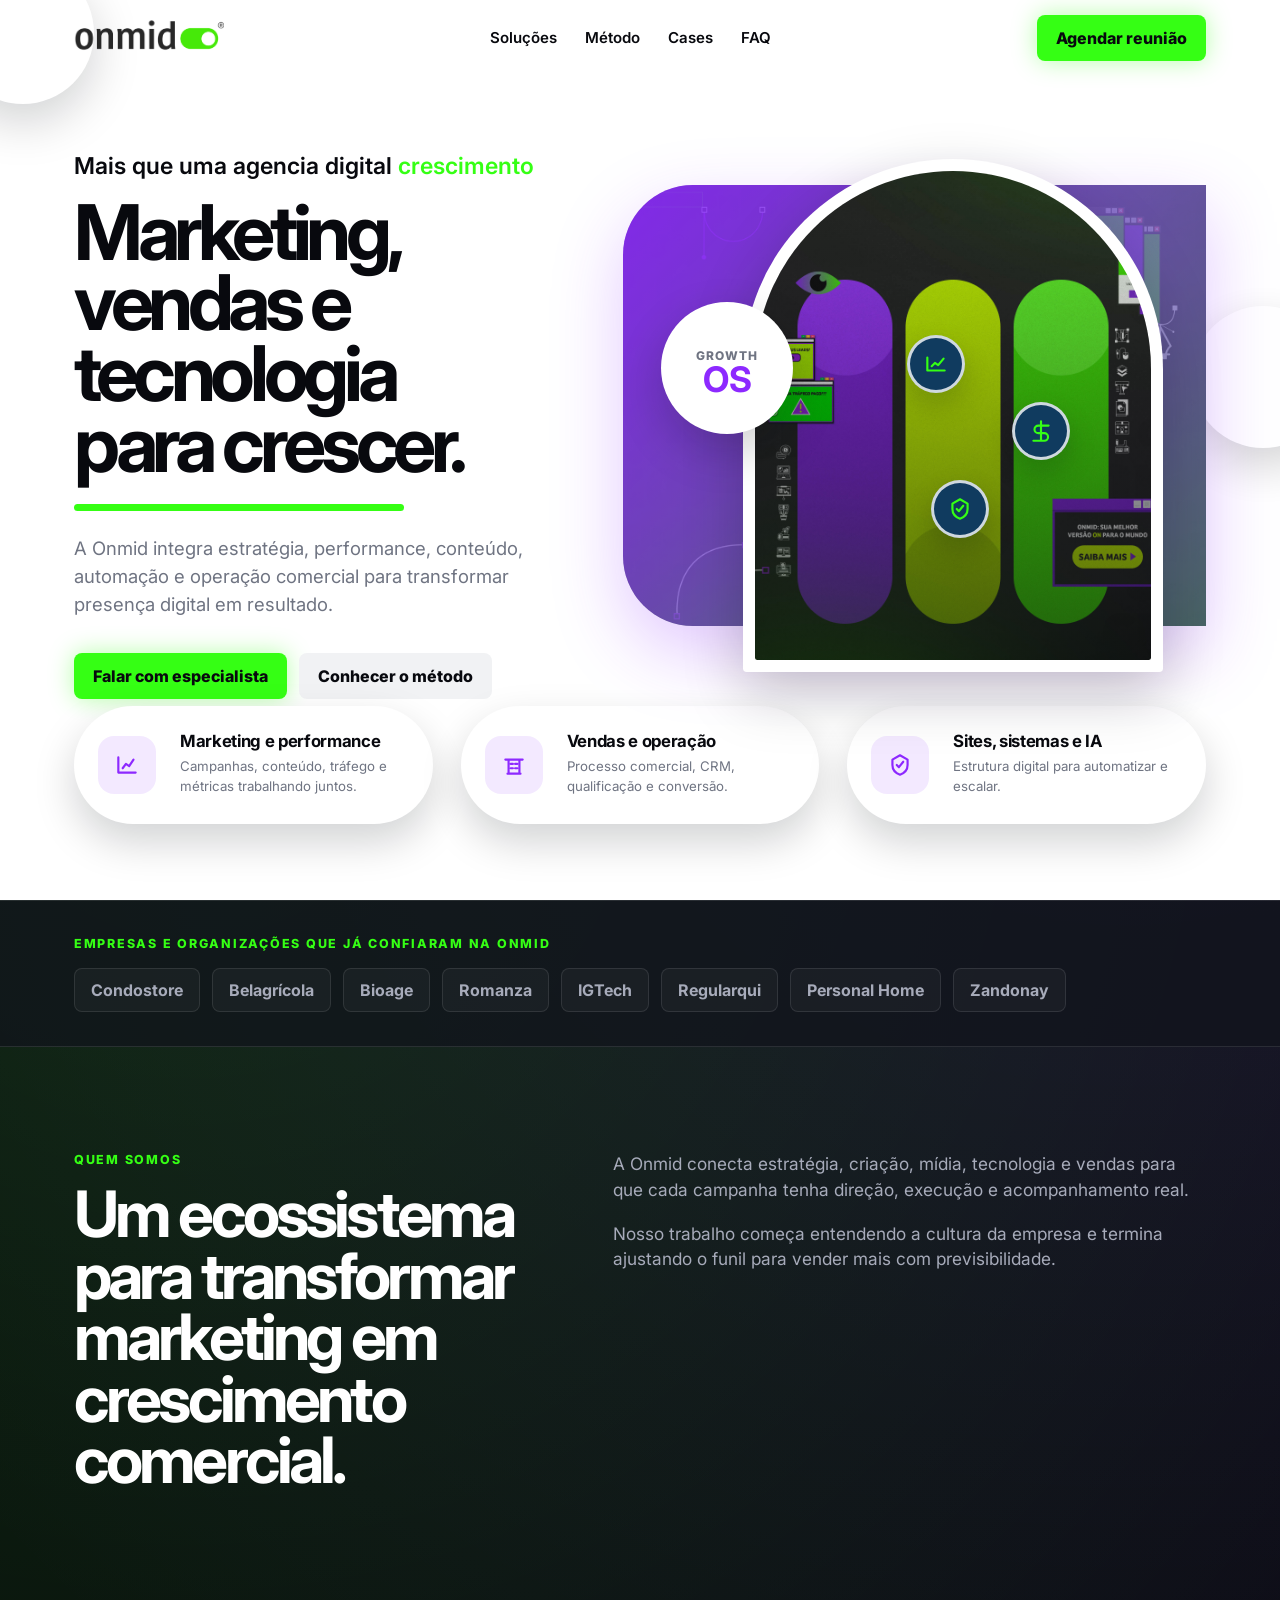
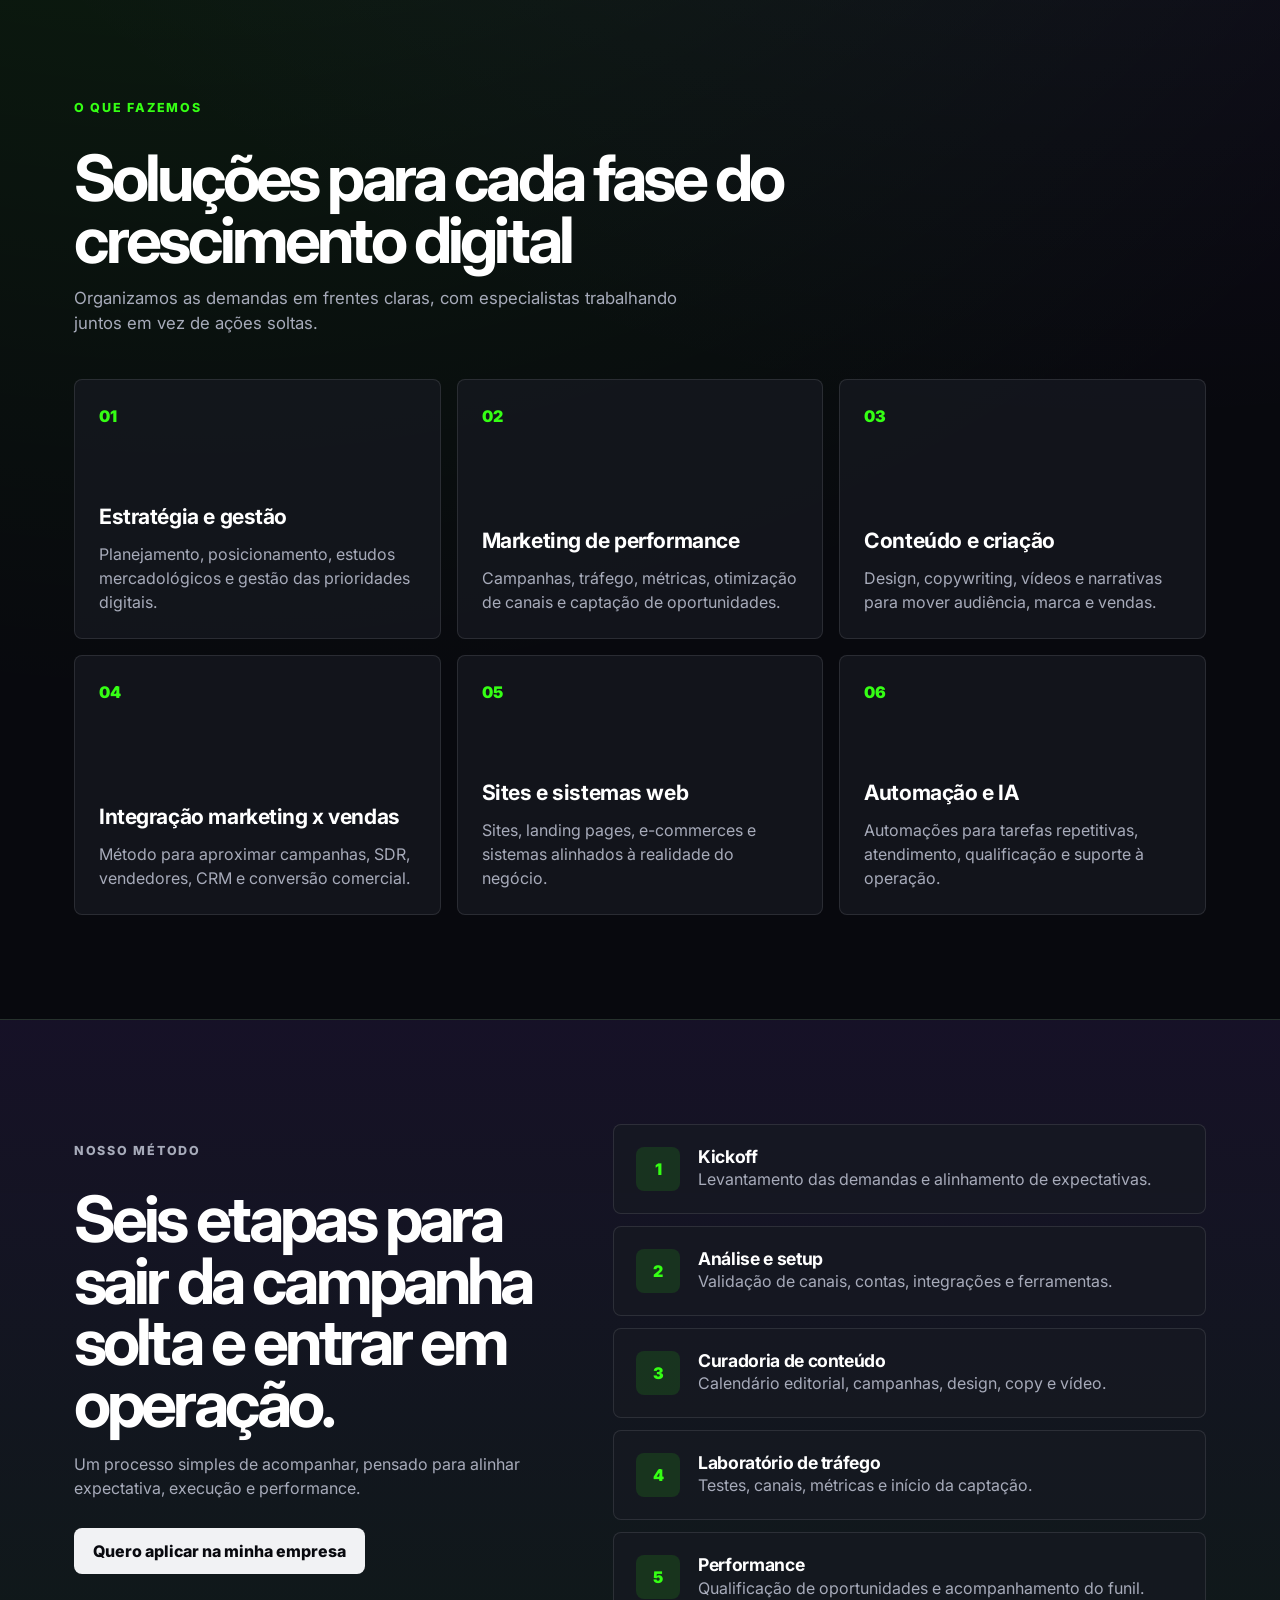
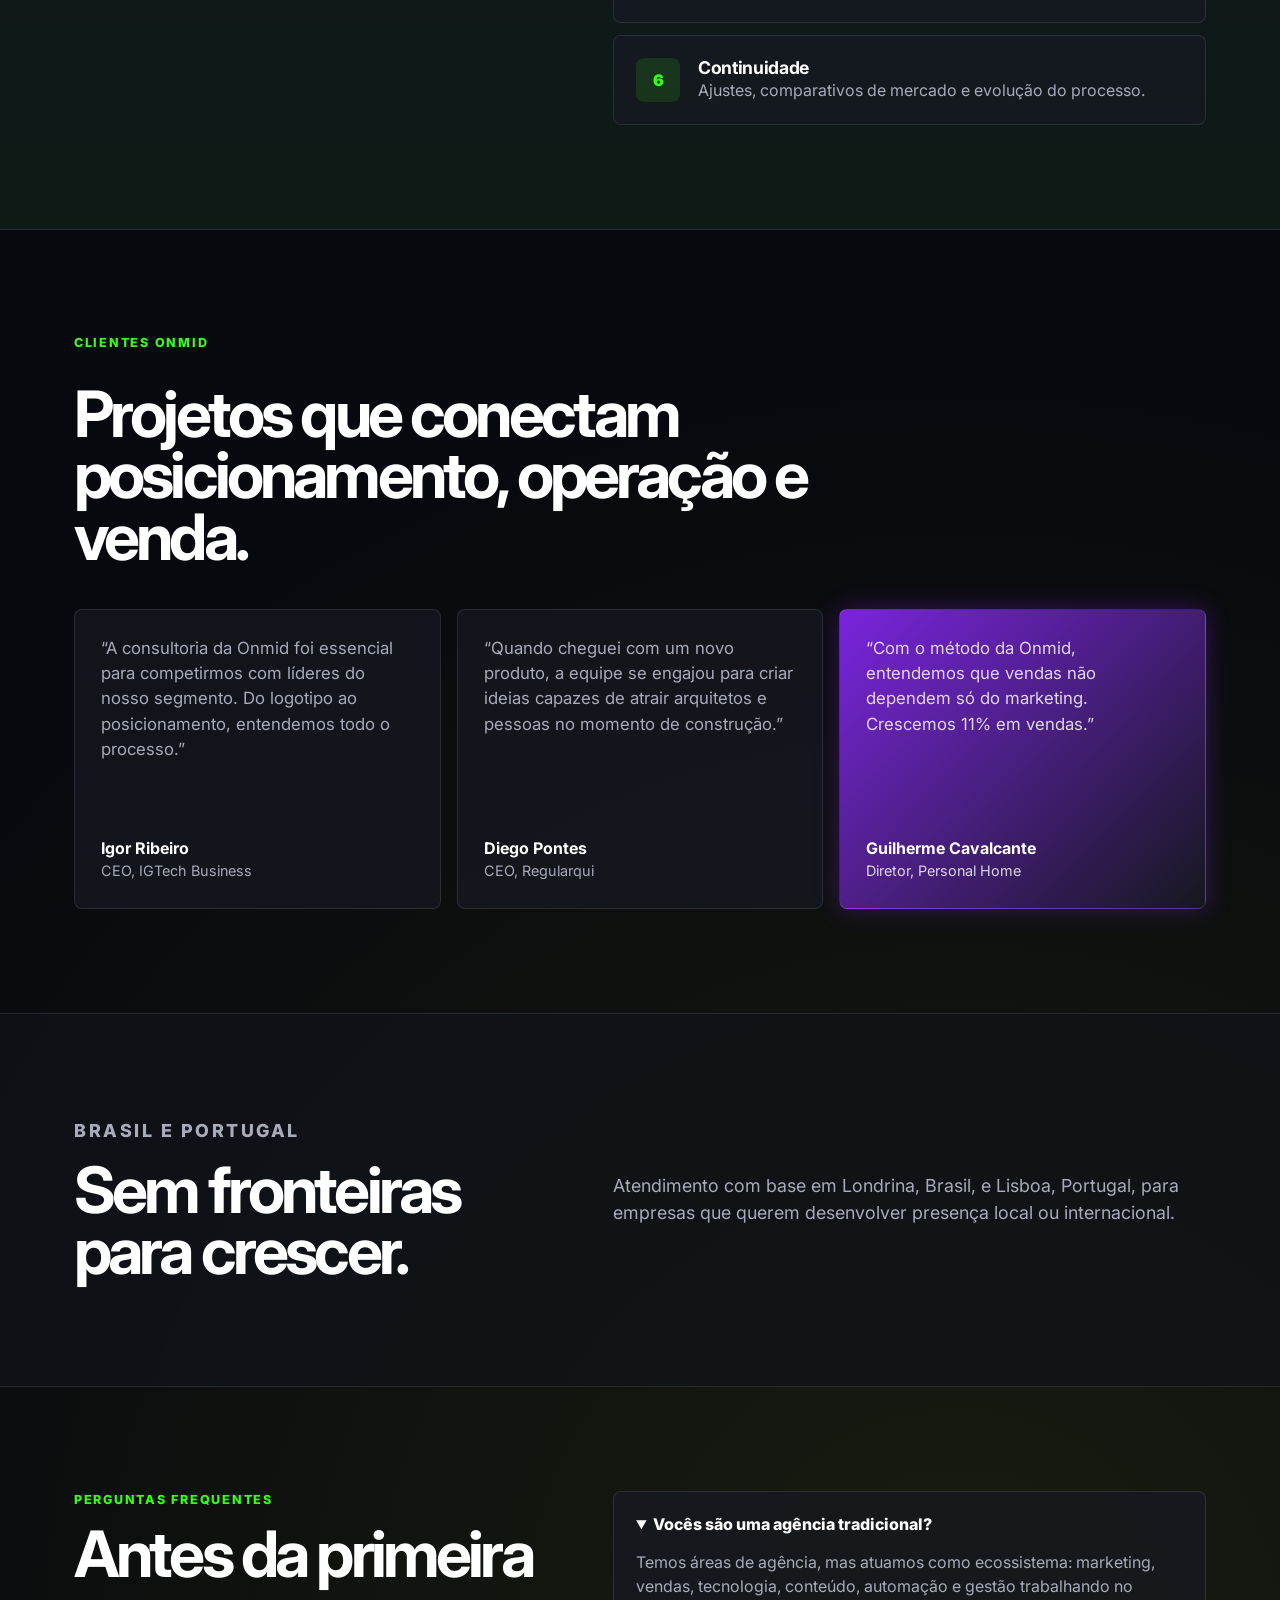
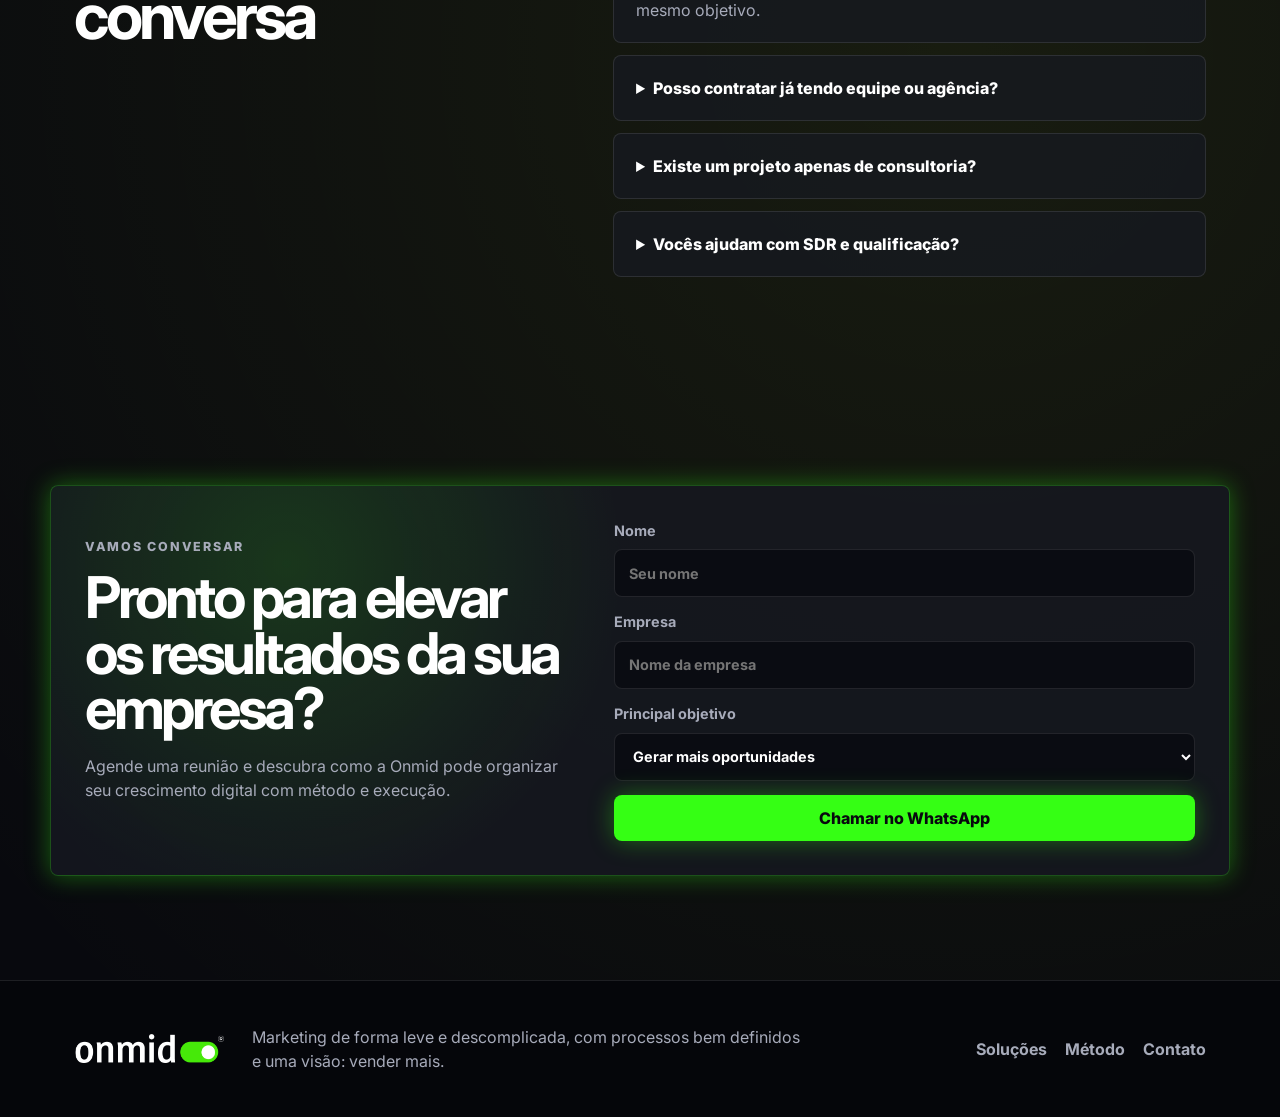
==== index.html @ 832ed853 "Reorganiza site na raiz e atualiza hero" ====
<!doctype html>
<html lang="pt-BR">
  <head>
    <meta charset="utf-8">
    <meta name="viewport" content="width=device-width, initial-scale=1">
    <title>Onmid | Marketing, Vendas e Tecnologia</title>
    <meta name="description" content="A Onmid integra marketing, vendas e tecnologia para empresas que querem crescer com método, conteúdo, tráfego, automação e sistemas web.">
    <link rel="preconnect" href="https://fonts.googleapis.com">
    <link rel="preconnect" href="https://fonts.gstatic.com" crossorigin>
    <link href="https://fonts.googleapis.com/css2?family=Inter:wght@400;500;600;700;800&display=swap" rel="stylesheet">
    <link rel="stylesheet" href="styles.css">
  </head>
  <body>
    <header class="site-header" id="siteHeader">
      <div class="container header-inner">
        <a class="brand" href="#home" aria-label="Onmid">
          <img class="brand-logo brand-logo-light" src="assets/logo-onmid-white.png" alt="Onmid">
          <img class="brand-logo brand-logo-dark" src="assets/logo-onmid-dark.png" alt="Onmid">
        </a>
        <nav class="desktop-nav" aria-label="Navegação principal">
          <a href="#solutions">Soluções</a>
          <a href="#method">Método</a>
          <a href="#cases">Cases</a>
          <a href="#faq">FAQ</a>
        </nav>
        <a class="btn btn-primary header-cta" href="#contact">Agendar reunião</a>
        <button class="menu-button" id="menuButton" type="button" aria-label="Abrir menu" aria-expanded="false">
          <span></span>
          <span></span>
          <span></span>
        </button>
      </div>
      <nav class="mobile-nav" id="mobileNav" aria-label="Navegação mobile">
        <a href="#solutions">Soluções</a>
        <a href="#method">Método</a>
        <a href="#cases">Cases</a>
        <a href="#faq">FAQ</a>
        <a class="btn btn-primary" href="#contact">Agendar reunião</a>
      </nav>
    </header>

    <main>
      <section class="hero" id="home">
        <div class="hero-orb hero-orb-left" aria-hidden="true"></div>
        <div class="hero-orb hero-orb-right" aria-hidden="true"></div>
        <div class="container hero-grid">
          <div class="hero-content">
            <p class="hero-pretitle">Mais que uma agencia digital</p>
            <h1>Marketing, vendas e tecnologia para crescer.</h1>
            <div class="hero-underline" aria-hidden="true"></div>
            <p class="hero-lead">A Onmid integra estratégia, performance, conteúdo, automação e operação comercial para transformar presença digital em resultado.</p>
            <div class="hero-actions">
              <a class="btn btn-primary" href="#contact">Falar com especialista</a>
              <a class="btn btn-ghost" href="#method">Conhecer o método</a>
            </div>
          </div>
          <div class="hero-visual" aria-label="Ecossistema Onmid">
            <div class="visual-backdrop"></div>
            <div class="visual-device">
              <img src="assets/wallpaper-onmid.jpg" alt="">
            </div>
            <div class="growth-ring">
              <span>Growth</span>
              <strong>OS</strong>
            </div>
            <div class="floating-icon icon-one">
              <svg viewBox="0 0 24 24" aria-hidden="true"><path d="M4 18V6m0 12h16M8 14l3-3 3 2 5-6"></path></svg>
            </div>
            <div class="floating-icon icon-two">
              <svg viewBox="0 0 24 24" aria-hidden="true"><path d="M12 3v18m7-14H9.5a3.5 3.5 0 0 0 0 7H15a3.5 3.5 0 0 1 0 7H5"></path></svg>
            </div>
            <div class="floating-icon icon-three">
              <svg viewBox="0 0 24 24" aria-hidden="true"><path d="M12 3l7 4v5c0 4.5-3 7.5-7 9-4-1.5-7-4.5-7-9V7l7-4Z"></path><path d="m9 12 2 2 4-5"></path></svg>
            </div>
          </div>
          <div class="hero-feature-row">
            <article class="hero-feature-card">
              <div class="feature-icon">
                <svg viewBox="0 0 24 24" aria-hidden="true"><path d="M4 19V5m0 14h16M8 15l3-4 3 2 4-6"></path></svg>
              </div>
              <div>
                <h3>Marketing e performance</h3>
                <p>Campanhas, conteúdo, tráfego e métricas trabalhando juntos.</p>
              </div>
            </article>
            <article class="hero-feature-card">
              <div class="feature-icon">
                <svg viewBox="0 0 24 24" aria-hidden="true"><path d="M4 7h16M7 7v13m10-13v13M6 20h12M9 11h2m2 0h2m-6 4h2m2 0h2"></path></svg>
              </div>
              <div>
                <h3>Vendas e operação</h3>
                <p>Processo comercial, CRM, qualificação e conversão.</p>
              </div>
            </article>
            <article class="hero-feature-card">
              <div class="feature-icon">
                <svg viewBox="0 0 24 24" aria-hidden="true"><path d="M12 3l7 4v5c0 4.5-3 7.5-7 9-4-1.5-7-4.5-7-9V7l7-4Z"></path><path d="m9 12 2 2 4-5"></path></svg>
              </div>
              <div>
                <h3>Sites, sistemas e IA</h3>
                <p>Estrutura digital para automatizar e escalar.</p>
              </div>
            </article>
          </div>
        </div>
      </section>

      <section class="clients-section">
        <div class="container">
          <p class="section-kicker">Empresas e organizações que já confiaram na Onmid</p>
          <div class="client-marquee" aria-label="Clientes Onmid">
            <span>Condostore</span>
            <span>Belagrícola</span>
            <span>Bioage</span>
            <span>Romanza</span>
            <span>IGTech</span>
            <span>Regularqui</span>
            <span>Personal Home</span>
            <span>Zandonay</span>
          </div>
        </div>
      </section>

      <section class="section intro-section">
        <div class="container intro-grid">
          <div>
            <p class="eyebrow">Quem somos</p>
            <h2>Um ecossistema para transformar marketing em crescimento comercial.</h2>
          </div>
          <div class="intro-copy">
            <p>A Onmid conecta estratégia, criação, mídia, tecnologia e vendas para que cada campanha tenha direção, execução e acompanhamento real.</p>
            <p>Nosso trabalho começa entendendo a cultura da empresa e termina ajustando o funil para vender mais com previsibilidade.</p>
          </div>
        </div>
      </section>

      <section class="section solutions" id="solutions">
        <div class="container">
          <div class="section-header">
            <p class="eyebrow">O que fazemos</p>
            <h2>Soluções para cada fase do crescimento digital</h2>
            <p>Organizamos as demandas em frentes claras, com especialistas trabalhando juntos em vez de ações soltas.</p>
          </div>
          <div class="solutions-grid">
            <article class="solution-card">
              <span>01</span>
              <h3>Estratégia e gestão</h3>
              <p>Planejamento, posicionamento, estudos mercadológicos e gestão das prioridades digitais.</p>
            </article>
            <article class="solution-card">
              <span>02</span>
              <h3>Marketing de performance</h3>
              <p>Campanhas, tráfego, métricas, otimização de canais e captação de oportunidades.</p>
            </article>
            <article class="solution-card">
              <span>03</span>
              <h3>Conteúdo e criação</h3>
              <p>Design, copywriting, vídeos e narrativas para mover audiência, marca e vendas.</p>
            </article>
            <article class="solution-card">
              <span>04</span>
              <h3>Integração marketing x vendas</h3>
              <p>Método para aproximar campanhas, SDR, vendedores, CRM e conversão comercial.</p>
            </article>
            <article class="solution-card">
              <span>05</span>
              <h3>Sites e sistemas web</h3>
              <p>Sites, landing pages, e-commerces e sistemas alinhados à realidade do negócio.</p>
            </article>
            <article class="solution-card">
              <span>06</span>
              <h3>Automação e IA</h3>
              <p>Automações para tarefas repetitivas, atendimento, qualificação e suporte à operação.</p>
            </article>
          </div>
        </div>
      </section>

      <section class="section method" id="method">
        <div class="container method-grid">
          <div class="method-copy">
            <p class="eyebrow">Nosso método</p>
            <h2>Seis etapas para sair da campanha solta e entrar em operação.</h2>
            <p>Um processo simples de acompanhar, pensado para alinhar expectativa, execução e performance.</p>
            <a class="btn btn-ghost" href="#contact">Quero aplicar na minha empresa</a>
          </div>
          <div class="timeline">
            <article>
              <span>1</span>
              <h3>Kickoff</h3>
              <p>Levantamento das demandas e alinhamento de expectativas.</p>
            </article>
            <article>
              <span>2</span>
              <h3>Análise e setup</h3>
              <p>Validação de canais, contas, integrações e ferramentas.</p>
            </article>
            <article>
              <span>3</span>
              <h3>Curadoria de conteúdo</h3>
              <p>Calendário editorial, campanhas, design, copy e vídeo.</p>
            </article>
            <article>
              <span>4</span>
              <h3>Laboratório de tráfego</h3>
              <p>Testes, canais, métricas e início da captação.</p>
            </article>
            <article>
              <span>5</span>
              <h3>Performance</h3>
              <p>Qualificação de oportunidades e acompanhamento do funil.</p>
            </article>
            <article>
              <span>6</span>
              <h3>Continuidade</h3>
              <p>Ajustes, comparativos de mercado e evolução do processo.</p>
            </article>
          </div>
        </div>
      </section>

      <section class="section cases" id="cases">
        <div class="container">
          <div class="section-header">
            <p class="eyebrow">Clientes Onmid</p>
            <h2>Projetos que conectam posicionamento, operação e venda.</h2>
          </div>
          <div class="case-grid">
            <article class="case-card">
              <p>“A consultoria da Onmid foi essencial para competirmos com líderes do nosso segmento. Do logotipo ao posicionamento, entendemos todo o processo.”</p>
              <strong>Igor Ribeiro</strong>
              <span>CEO, IGTech Business</span>
            </article>
            <article class="case-card">
              <p>“Quando cheguei com um novo produto, a equipe se engajou para criar ideias capazes de atrair arquitetos e pessoas no momento de construção.”</p>
              <strong>Diego Pontes</strong>
              <span>CEO, Regularqui</span>
            </article>
            <article class="case-card featured-case">
              <p>“Com o método da Onmid, entendemos que vendas não dependem só do marketing. Crescemos 11% em vendas.”</p>
              <strong>Guilherme Cavalcante</strong>
              <span>Diretor, Personal Home</span>
            </article>
          </div>
        </div>
      </section>

      <section class="section border-section">
        <div class="container location-strip">
          <div>
            <p class="eyebrow">Brasil e Portugal</p>
            <h2>Sem fronteiras para crescer.</h2>
          </div>
          <p>Atendimento com base em Londrina, Brasil, e Lisboa, Portugal, para empresas que querem desenvolver presença local ou internacional.</p>
        </div>
      </section>

      <section class="section faq" id="faq">
        <div class="container faq-grid">
          <div>
            <p class="eyebrow">Perguntas frequentes</p>
            <h2>Antes da primeira conversa</h2>
          </div>
          <div class="faq-list">
            <details open>
              <summary>Vocês são uma agência tradicional?</summary>
              <p>Temos áreas de agência, mas atuamos como ecossistema: marketing, vendas, tecnologia, conteúdo, automação e gestão trabalhando no mesmo objetivo.</p>
            </details>
            <details>
              <summary>Posso contratar já tendo equipe ou agência?</summary>
              <p>Sim. A Onmid pode integrar, orientar e otimizar a operação atual, aproximando marketing e vendas sem exigir ruptura imediata.</p>
            </details>
            <details>
              <summary>Existe um projeto apenas de consultoria?</summary>
              <p>Sim. Em alguns casos estruturamos consultorias específicas para resolver gargalos pontuais em menos tempo.</p>
            </details>
            <details>
              <summary>Vocês ajudam com SDR e qualificação?</summary>
              <p>Sim. O processo contempla captação, qualificação, conversão e integração com parceiros e rotinas comerciais quando necessário.</p>
            </details>
          </div>
        </div>
      </section>

      <section class="contact" id="contact">
        <div class="container contact-card">
          <div>
            <p class="eyebrow">Vamos conversar</p>
            <h2>Pronto para elevar os resultados da sua empresa?</h2>
            <p>Agende uma reunião e descubra como a Onmid pode organizar seu crescimento digital com método e execução.</p>
          </div>
          <form class="contact-form" id="contactForm">
            <label>
              <span>Nome</span>
              <input id="name" name="name" type="text" placeholder="Seu nome" required>
            </label>
            <label>
              <span>Empresa</span>
              <input id="company" name="company" type="text" placeholder="Nome da empresa" required>
            </label>
            <label>
              <span>Principal objetivo</span>
              <select id="goal" name="goal">
                <option>Gerar mais oportunidades</option>
                <option>Integrar marketing e vendas</option>
                <option>Criar site ou sistema</option>
                <option>Automatizar processos com IA</option>
                <option>Reposicionar minha marca</option>
              </select>
            </label>
            <button class="btn btn-primary" type="submit">Chamar no WhatsApp</button>
          </form>
        </div>
      </section>
    </main>

    <footer class="footer">
      <div class="container footer-inner">
        <img src="assets/logo-onmid-white.png" alt="Onmid">
        <p>Marketing de forma leve e descomplicada, com processos bem definidos e uma visão: vender mais.</p>
        <div class="footer-links">
          <a href="#solutions">Soluções</a>
          <a href="#method">Método</a>
          <a href="#contact">Contato</a>
        </div>
      </div>
    </footer>

    <script src="script.js"></script>
  </body>
</html>
---- styles.css ----
:root {
  --bg: #08090e;
  --bg-soft: #11131b;
  --surface: #171922;
  --surface-strong: #20232e;
  --text: #ffffff;
  --muted: #a7abba;
  --line: rgba(255, 255, 255, 0.1);
  --green: #35ff14;
  --lime: #d7ff25;
  --purple: #8d29ff;
  --danger: #ff424d;
  --radius: 8px;
  --shadow-green: 0 0 24px rgba(53, 255, 20, 0.36);
  --shadow-purple: 0 0 24px rgba(141, 41, 255, 0.3);
  --light-bg: #ffffff;
  --ink: #08090e;
  --soft-gray: #f1f2f4;
  --body-gray: #6f7482;
}

* {
  box-sizing: border-box;
}

html {
  scroll-behavior: smooth;
}

body {
  margin: 0;
  min-height: 100vh;
  background:
    radial-gradient(circle at 15% 12%, rgba(53, 255, 20, 0.14), transparent 30%),
    radial-gradient(circle at 88% 8%, rgba(141, 41, 255, 0.16), transparent 28%),
    radial-gradient(circle at 75% 82%, rgba(215, 255, 37, 0.08), transparent 26%),
    var(--bg);
  color: var(--text);
  font-family: Inter, system-ui, -apple-system, BlinkMacSystemFont, "Segoe UI", sans-serif;
  line-height: 1.5;
  overflow-x: hidden;
}

body.menu-open {
  overflow: hidden;
}

img,
svg {
  display: block;
  max-width: 100%;
}

a {
  color: inherit;
  text-decoration: none;
}

button,
input,
select {
  font: inherit;
}

button {
  cursor: pointer;
}

.container {
  width: min(1180px, 100%);
  margin: 0 auto;
  padding: 0 24px;
}

.site-header {
  position: fixed;
  top: 0;
  left: 0;
  right: 0;
  z-index: 20;
  border-bottom: 1px solid transparent;
  transition: background 0.25s ease, border-color 0.25s ease;
  color: var(--ink);
}

.site-header.scrolled,
.site-header.open {
  background: rgba(255, 255, 255, 0.92);
  border-color: rgba(8, 9, 14, 0.08);
  backdrop-filter: blur(16px);
  box-shadow: 0 12px 40px rgba(8, 9, 14, 0.08);
}

.header-inner {
  min-height: 76px;
  display: flex;
  align-items: center;
  justify-content: space-between;
  gap: 24px;
}

.brand {
  display: inline-flex;
  align-items: center;
  width: 150px;
}

.brand-logo-light {
  display: none;
}

.brand-logo-dark {
  display: block;
}

.desktop-nav {
  display: flex;
  align-items: center;
  gap: 28px;
  color: var(--ink);
  font-size: 0.94rem;
  font-weight: 600;
}

.desktop-nav a {
  transition: color 0.2s ease;
}

.desktop-nav a:hover {
  color: var(--purple);
}

.btn {
  min-height: 46px;
  display: inline-flex;
  align-items: center;
  justify-content: center;
  gap: 10px;
  border: 1px solid transparent;
  border-radius: var(--radius);
  padding: 0 18px;
  font-weight: 800;
  letter-spacing: 0;
  transition: transform 0.2s ease, box-shadow 0.2s ease, background 0.2s ease, border-color 0.2s ease;
}

.btn:hover {
  transform: translateY(-2px);
}

.btn-primary {
  background: var(--green);
  color: var(--bg);
  box-shadow: var(--shadow-green);
}

.btn-primary:hover {
  background: var(--lime);
}

.btn-ghost {
  background: var(--soft-gray);
  border-color: transparent;
  color: var(--ink);
}

.btn-ghost:hover {
  border-color: rgba(141, 41, 255, 0.22);
}

.menu-button {
  width: 44px;
  height: 44px;
  display: none;
  flex-direction: column;
  justify-content: center;
  gap: 5px;
  border: 1px solid rgba(8, 9, 14, 0.08);
  border-radius: var(--radius);
  background: var(--soft-gray);
}

.menu-button span {
  width: 20px;
  height: 2px;
  margin: 0 auto;
  border-radius: 999px;
  background: var(--ink);
  transition: transform 0.2s ease, opacity 0.2s ease;
}

.site-header.open .menu-button span:nth-child(1) {
  transform: translateY(7px) rotate(45deg);
}

.site-header.open .menu-button span:nth-child(2) {
  opacity: 0;
}

.site-header.open .menu-button span:nth-child(3) {
  transform: translateY(-7px) rotate(-45deg);
}

.mobile-nav {
  display: none;
}

.hero {
  position: relative;
  min-height: 100svh;
  display: flex;
  align-items: center;
  padding: 118px 0 48px;
  background: var(--light-bg);
  color: var(--ink);
  overflow: hidden;
}

.hero-orb {
  position: absolute;
  width: 142px;
  height: 142px;
  border-radius: 50%;
  background: #ffffff;
  box-shadow: 0 18px 48px rgba(8, 9, 14, 0.18);
  z-index: 1;
}

.hero-orb-left {
  top: -38px;
  left: -48px;
}

.hero-orb-right {
  right: -54px;
  top: 34%;
}

.hero-grid {
  position: relative;
  z-index: 2;
  display: grid;
  grid-template-columns: minmax(0, 0.86fr) minmax(420px, 1.14fr);
  gap: 46px;
  align-items: center;
}

.eyebrow,
.section-kicker {
  margin: 0 0 14px;
  color: var(--green);
  font-size: 0.78rem;
  font-weight: 800;
  letter-spacing: 0.14em;
  text-transform: uppercase;
}

h1,
h2,
h3,
p {
  margin: 0;
}

h1 {
  max-width: 620px;
  font-size: clamp(3.4rem, 6vw, 6.1rem);
  line-height: 0.92;
  letter-spacing: -0.07em;
  text-transform: none;
}

h2 {
  max-width: 780px;
  font-size: clamp(2.2rem, 5vw, 4.6rem);
  line-height: 0.96;
  letter-spacing: -0.06em;
}

h3 {
  font-size: 1.1rem;
  line-height: 1.15;
  letter-spacing: -0.02em;
}

.hero-lead {
  max-width: 590px;
  margin-top: 24px;
  color: var(--body-gray);
  font-size: clamp(1rem, 1.45vw, 1.18rem);
}

.hero-pretitle {
  margin: 0 0 14px;
  color: var(--ink);
  font-size: clamp(1.08rem, 2vw, 1.45rem);
  font-weight: 600;
}

.hero-pretitle::after {
  content: " crescimento";
  color: var(--green);
}

.hero-underline {
  width: min(100%, 330px);
  height: 7px;
  margin-top: 24px;
  border-radius: 999px;
  background: var(--green);
}

.hero-actions {
  display: flex;
  flex-wrap: wrap;
  gap: 12px;
  margin-top: 34px;
}

.hero-visual {
  position: relative;
  min-height: 555px;
}

.visual-backdrop {
  position: absolute;
  inset: 38px 0 76px 36px;
  border-radius: 70px 0 0 70px;
  background:
    linear-gradient(135deg, rgba(141, 41, 255, 0.86), rgba(53, 255, 20, 0.44)),
    url("assets/wallpaper-onmid.jpg") center / cover;
  box-shadow: 0 26px 70px rgba(141, 41, 255, 0.25);
  overflow: hidden;
}

.visual-backdrop::after {
  content: "";
  position: absolute;
  inset: 0;
  background: rgba(141, 41, 255, 0.32);
}

.visual-device {
  position: absolute;
  right: 7%;
  bottom: 30px;
  width: min(70%, 420px);
  aspect-ratio: 0.82;
  border-radius: 999px 999px 18px 18px;
  background: #ffffff;
  padding: 12px;
  box-shadow: 0 22px 60px rgba(8, 9, 14, 0.22);
  overflow: hidden;
}

.visual-device img {
  width: 100%;
  height: 100%;
  border-radius: 999px 999px 12px 12px;
  object-fit: cover;
  object-position: center;
}

.visual-device::after {
  content: "";
  position: absolute;
  inset: 12px;
  border-radius: 999px 999px 12px 12px;
  background: linear-gradient(180deg, rgba(8, 9, 14, 0.06), rgba(8, 9, 14, 0.58));
}

.growth-ring {
  position: absolute;
  left: 12%;
  top: 28%;
  width: 132px;
  height: 132px;
  display: grid;
  place-items: center;
  border-radius: 50%;
  background: #ffffff;
  box-shadow: 0 18px 46px rgba(8, 9, 14, 0.2);
  color: var(--ink);
  text-align: center;
}

.growth-ring span,
.growth-ring strong {
  grid-column: 1;
  grid-row: 1;
}

.growth-ring span {
  transform: translateY(-12px);
  color: var(--body-gray);
  font-size: 0.75rem;
  font-weight: 800;
  text-transform: uppercase;
  letter-spacing: 0.08em;
}

.growth-ring strong {
  transform: translateY(12px);
  color: var(--purple);
  font-size: 2.2rem;
  line-height: 1;
}

.floating-icon {
  position: absolute;
  z-index: 3;
  width: 58px;
  height: 58px;
  display: grid;
  place-items: center;
  border: 3px solid rgba(255, 255, 255, 0.8);
  border-radius: 50%;
  background: #103b5f;
  color: var(--green);
  box-shadow: 0 12px 28px rgba(8, 9, 14, 0.18);
}

.floating-icon svg,
.feature-icon svg {
  width: 26px;
  height: 26px;
  fill: none;
  stroke: currentColor;
  stroke-width: 2;
  stroke-linecap: round;
  stroke-linejoin: round;
}

.icon-one {
  right: 39%;
  top: 34%;
}

.icon-two {
  right: 22%;
  top: 46%;
}

.icon-three {
  right: 35%;
  top: 60%;
}

.hero-feature-row {
  grid-column: 1 / -1;
  display: grid;
  grid-template-columns: repeat(3, minmax(0, 1fr));
  gap: 28px;
  margin-top: -42px;
}

.hero-feature-card {
  min-height: 118px;
  display: grid;
  grid-template-columns: 64px 1fr;
  gap: 18px;
  align-items: center;
  padding: 20px 24px;
  border-radius: 999px;
  background: #ffffff;
  box-shadow: 0 18px 42px rgba(8, 9, 14, 0.18);
}

.feature-icon {
  width: 58px;
  height: 58px;
  display: grid;
  place-items: center;
  border-radius: 16px;
  color: var(--purple);
  background: rgba(141, 41, 255, 0.1);
}

.hero-feature-card h3 {
  color: var(--ink);
  font-size: 1.05rem;
}

.hero-feature-card p {
  margin-top: 6px;
  color: var(--body-gray);
  font-size: 0.83rem;
}

.clients-section {
  padding: 34px 0;
  border-block: 1px solid var(--line);
  background: rgba(17, 19, 27, 0.74);
}

.client-marquee {
  display: flex;
  flex-wrap: wrap;
  gap: 12px;
}

.client-marquee span {
  min-height: 44px;
  display: inline-flex;
  align-items: center;
  border: 1px solid var(--line);
  border-radius: var(--radius);
  padding: 0 16px;
  color: var(--muted);
  background: rgba(255, 255, 255, 0.035);
  font-weight: 700;
}

.section {
  padding: 104px 0;
}

.intro-grid,
.method-grid,
.faq-grid,
.location-strip,
.contact-card {
  display: grid;
  grid-template-columns: minmax(0, 0.9fr) minmax(0, 1.1fr);
  gap: 54px;
  align-items: start;
}

.intro-copy {
  display: grid;
  gap: 18px;
  color: var(--muted);
  font-size: 1.08rem;
}

.section-header {
  display: grid;
  gap: 16px;
  margin-bottom: 42px;
}

.section-header p:last-child {
  max-width: 620px;
  color: var(--muted);
  font-size: 1.05rem;
}

.solutions-grid {
  display: grid;
  grid-template-columns: repeat(3, minmax(0, 1fr));
  gap: 16px;
}

.solution-card,
.case-card,
.timeline article,
.faq-list details {
  border: 1px solid var(--line);
  border-radius: var(--radius);
  background: rgba(23, 25, 34, 0.72);
}

.solution-card {
  min-height: 260px;
  display: flex;
  flex-direction: column;
  padding: 24px;
  transition: transform 0.2s ease, border-color 0.2s ease;
}

.solution-card:hover {
  transform: translateY(-4px);
  border-color: rgba(53, 255, 20, 0.45);
}

.solution-card span,
.timeline span {
  color: var(--green);
  font-weight: 900;
}

.solution-card h3 {
  margin-top: auto;
  margin-bottom: 12px;
  font-size: 1.32rem;
}

.solution-card p,
.timeline p,
.case-card p,
.faq-list p,
.location-strip p,
.contact-card p {
  color: var(--muted);
}

.method {
  background:
    linear-gradient(180deg, rgba(141, 41, 255, 0.08), rgba(53, 255, 20, 0.05)),
    rgba(17, 19, 27, 0.58);
  border-block: 1px solid var(--line);
}

.method-copy {
  position: sticky;
  top: 110px;
}

.method-copy p {
  max-width: 480px;
  margin: 18px 0 28px;
  color: var(--muted);
}

.timeline {
  display: grid;
  gap: 12px;
}

.timeline article {
  display: grid;
  grid-template-columns: 44px 1fr;
  column-gap: 18px;
  padding: 22px;
}

.timeline span {
  grid-row: span 2;
  width: 44px;
  height: 44px;
  display: grid;
  place-items: center;
  border-radius: var(--radius);
  background: rgba(53, 255, 20, 0.12);
}

.case-grid {
  display: grid;
  grid-template-columns: repeat(3, minmax(0, 1fr));
  gap: 16px;
}

.case-card {
  min-height: 300px;
  display: flex;
  flex-direction: column;
  padding: 26px;
}

.case-card p {
  font-size: 1.05rem;
}

.case-card strong {
  margin-top: auto;
  padding-top: 28px;
}

.case-card span {
  color: var(--muted);
  font-size: 0.9rem;
}

.featured-case {
  background: linear-gradient(135deg, rgba(141, 41, 255, 0.86), rgba(23, 25, 34, 0.86));
  box-shadow: var(--shadow-purple);
}

.featured-case p,
.featured-case span {
  color: rgba(255, 255, 255, 0.82);
}

.border-section {
  border-block: 1px solid var(--line);
  background: rgba(17, 19, 27, 0.7);
}

.location-strip {
  align-items: center;
}

.location-strip p {
  font-size: 1.12rem;
}

.faq-list {
  display: grid;
  gap: 12px;
}

.faq-list details {
  padding: 20px 22px;
}

.faq-list summary {
  color: var(--text);
  cursor: pointer;
  font-weight: 800;
}

.faq-list p {
  margin-top: 14px;
}

.contact {
  padding: 104px 0;
}

.contact-card {
  padding: 34px;
  border: 1px solid rgba(53, 255, 20, 0.25);
  border-radius: var(--radius);
  background:
    radial-gradient(circle at 20% 20%, rgba(53, 255, 20, 0.14), transparent 34%),
    rgba(23, 25, 34, 0.82);
  box-shadow: var(--shadow-green);
}

.contact-card h2 {
  font-size: clamp(2rem, 4.5vw, 4rem);
}

.contact-card p {
  max-width: 560px;
  margin-top: 18px;
}

.contact-form {
  display: grid;
  gap: 14px;
}

.contact-form label {
  display: grid;
  gap: 8px;
  color: var(--muted);
  font-size: 0.9rem;
  font-weight: 700;
}

.contact-form input,
.contact-form select {
  width: 100%;
  min-height: 48px;
  border: 1px solid var(--line);
  border-radius: var(--radius);
  padding: 0 14px;
  background: rgba(8, 9, 14, 0.72);
  color: var(--text);
  outline: none;
}

.contact-form input:focus,
.contact-form select:focus {
  border-color: var(--green);
  box-shadow: 0 0 0 3px rgba(53, 255, 20, 0.14);
}

.footer {
  padding: 44px 0;
  border-top: 1px solid var(--line);
  background: #05060a;
}

.footer-inner {
  display: grid;
  grid-template-columns: 150px 1fr auto;
  gap: 28px;
  align-items: center;
}

.footer img {
  width: 150px;
}

.footer p {
  max-width: 560px;
  color: var(--muted);
}

.footer-links {
  display: flex;
  gap: 18px;
  color: var(--muted);
  font-weight: 700;
}

.footer-links a:hover {
  color: var(--green);
}

@media (max-width: 980px) {
  .desktop-nav,
  .header-cta {
    display: none;
  }

  .menu-button {
    display: flex;
  }

  .mobile-nav {
    position: fixed;
    top: 76px;
    left: 0;
    right: 0;
    display: grid;
    gap: 4px;
    padding: 18px 24px 24px;
    border-bottom: 1px solid rgba(8, 9, 14, 0.08);
    background: rgba(255, 255, 255, 0.98);
    transform: translateY(-120%);
    opacity: 0;
    pointer-events: none;
    transition: transform 0.24s ease, opacity 0.24s ease;
  }

  .site-header.open .mobile-nav {
    transform: translateY(0);
    opacity: 1;
    pointer-events: auto;
  }

  .mobile-nav a {
    min-height: 46px;
    display: flex;
    align-items: center;
    border-radius: var(--radius);
    padding: 0 12px;
    color: var(--ink);
    font-weight: 800;
  }

  .mobile-nav .btn {
    margin-top: 8px;
    color: var(--bg);
  }

  .hero-grid,
  .intro-grid,
  .method-grid,
  .faq-grid,
  .location-strip,
  .contact-card {
    grid-template-columns: 1fr;
  }

  .hero-visual {
    max-width: 620px;
    width: 100%;
    min-height: 500px;
    margin: 0 auto;
  }

  .hero-feature-row {
    grid-template-columns: 1fr;
    margin-top: 0;
  }

  .method-copy {
    position: static;
  }

  .solutions-grid,
  .case-grid {
    grid-template-columns: repeat(2, minmax(0, 1fr));
  }

  .footer-inner {
    grid-template-columns: 1fr;
  }
}

@media (max-width: 680px) {
  .container {
    padding: 0 18px;
  }

  .brand {
    width: 128px;
  }

  .hero {
    padding-top: 106px;
  }

  h1 {
    font-size: clamp(3.3rem, 14vw, 5.2rem);
  }

  .hero-actions,
  .footer-links {
    flex-direction: column;
    align-items: stretch;
  }

  .solutions-grid,
  .case-grid {
    grid-template-columns: 1fr;
  }

  .hero-visual {
    min-height: 420px;
  }

  .visual-backdrop {
    inset: 32px -18px 74px 0;
    border-radius: 48px 0 0 48px;
  }

  .visual-device {
    right: 2%;
    width: min(76%, 340px);
  }

  .growth-ring {
    left: 2%;
    top: 26%;
    width: 106px;
    height: 106px;
  }

  .growth-ring strong {
    font-size: 1.8rem;
  }

  .floating-icon {
    width: 48px;
    height: 48px;
  }

  .floating-icon svg,
  .feature-icon svg {
    width: 22px;
    height: 22px;
  }

  .hero-feature-card {
    grid-template-columns: 54px 1fr;
    min-height: 104px;
    border-radius: 24px;
    padding: 18px;
  }

  .feature-icon {
    width: 50px;
    height: 50px;
  }

  .section,
  .contact {
    padding: 72px 0;
  }

  .timeline article {
    grid-template-columns: 1fr;
    gap: 12px;
  }

  .timeline span {
    grid-row: auto;
  }

  .contact-card {
    padding: 24px;
  }
}
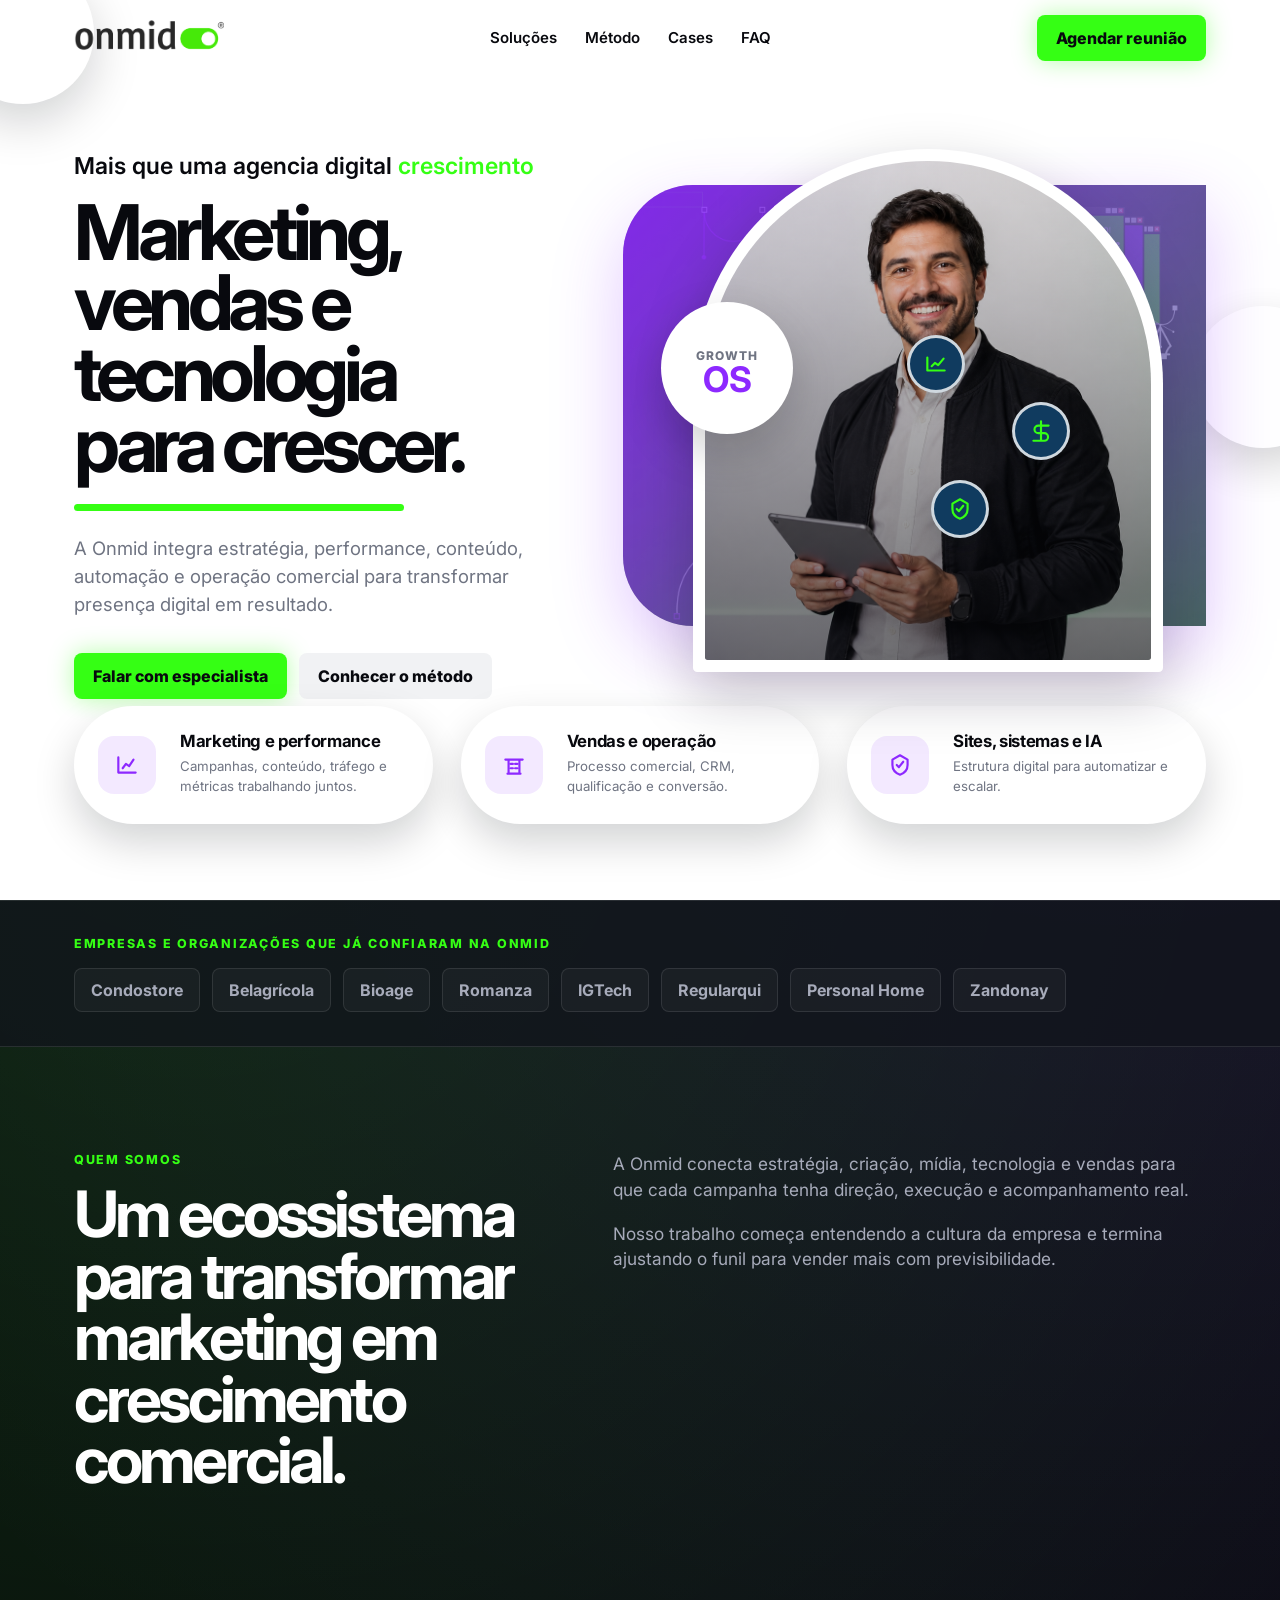
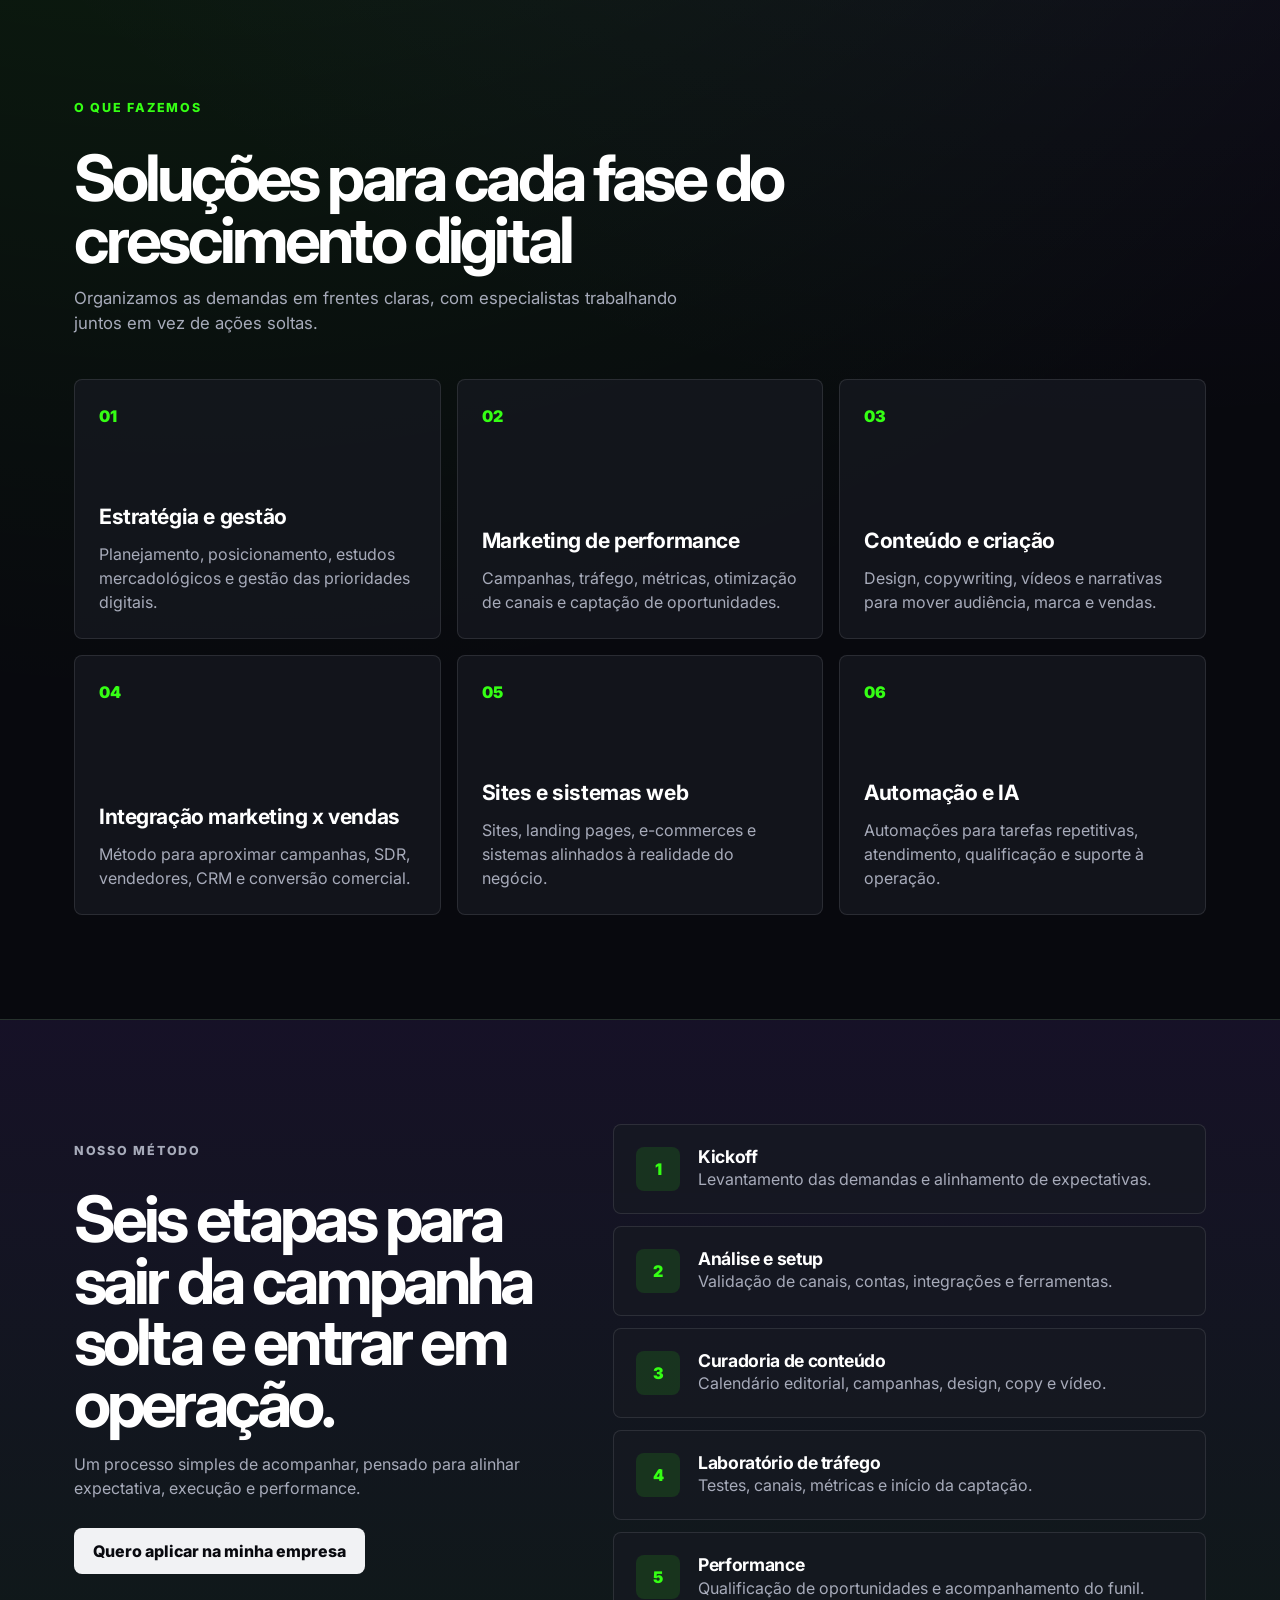
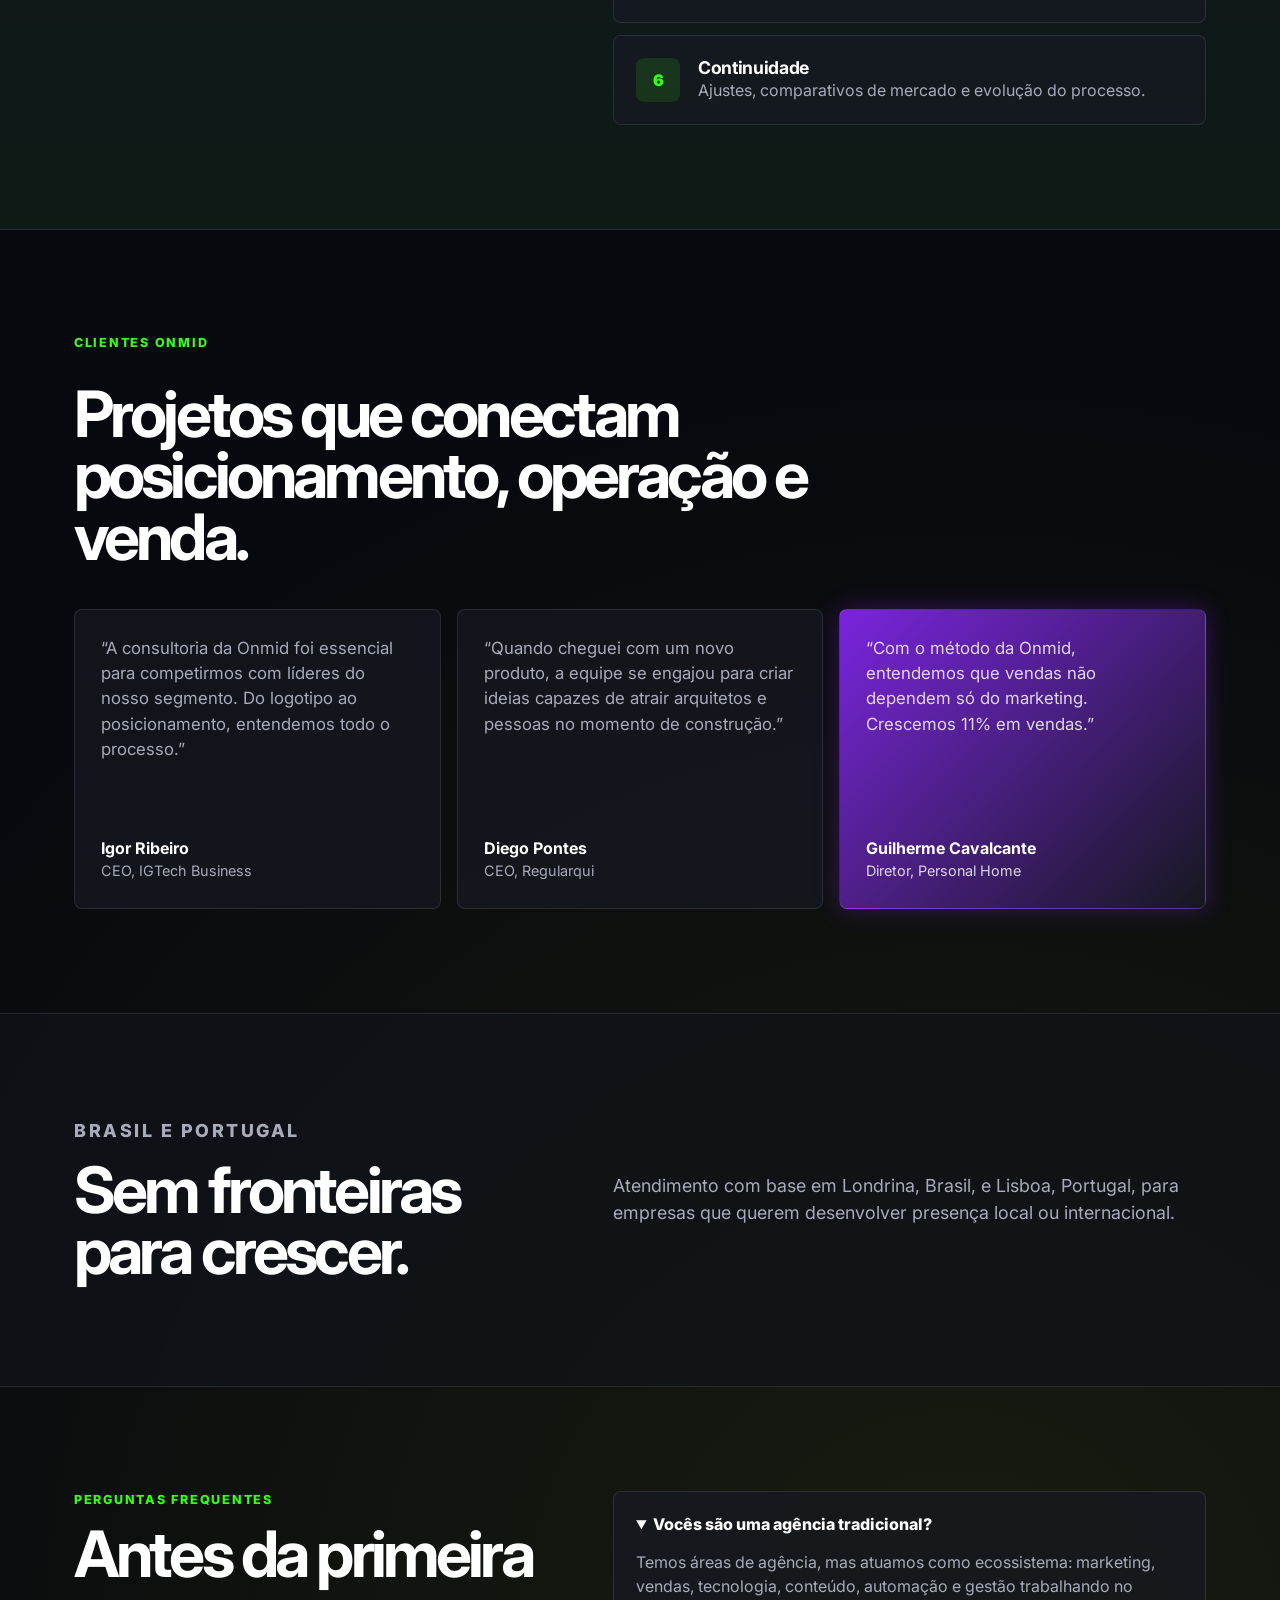
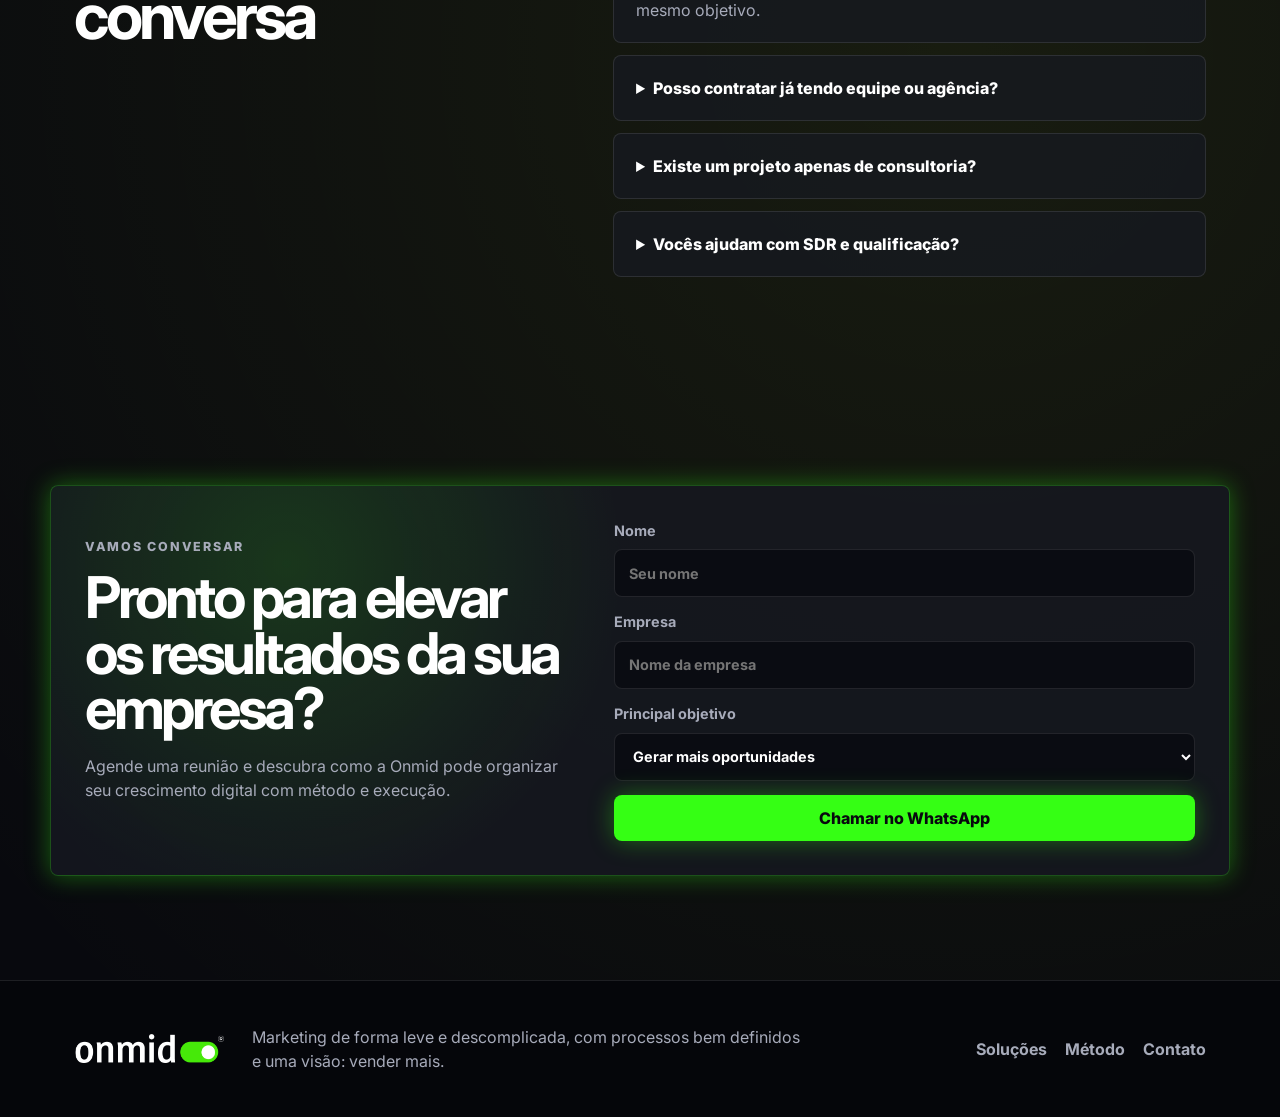
==== commit 5dd96c7f: "Adiciona pessoa no hero" ====
--- a/index.html
+++ b/index.html
@@ -57,7 +57,7 @@
           <div class="hero-visual" aria-label="Ecossistema Onmid">
             <div class="visual-backdrop"></div>
             <div class="visual-device">
-              <img src="assets/wallpaper-onmid.jpg" alt="">
+              <img src="assets/hero-person.png" alt="Profissional segurando tablet em ambiente tecnológico">
             </div>
             <div class="growth-ring">
               <span>Growth</span>
--- a/styles.css
+++ b/styles.css
@@ -344,8 +344,8 @@
   position: absolute;
   right: 7%;
   bottom: 30px;
-  width: min(70%, 420px);
-  aspect-ratio: 0.82;
+  width: min(76%, 470px);
+  aspect-ratio: 0.9;
   border-radius: 999px 999px 18px 18px;
   background: #ffffff;
   padding: 12px;
@@ -358,7 +358,7 @@
   height: 100%;
   border-radius: 999px 999px 12px 12px;
   object-fit: cover;
-  object-position: center;
+  object-position: 58% center;
 }
 
 .visual-device::after {
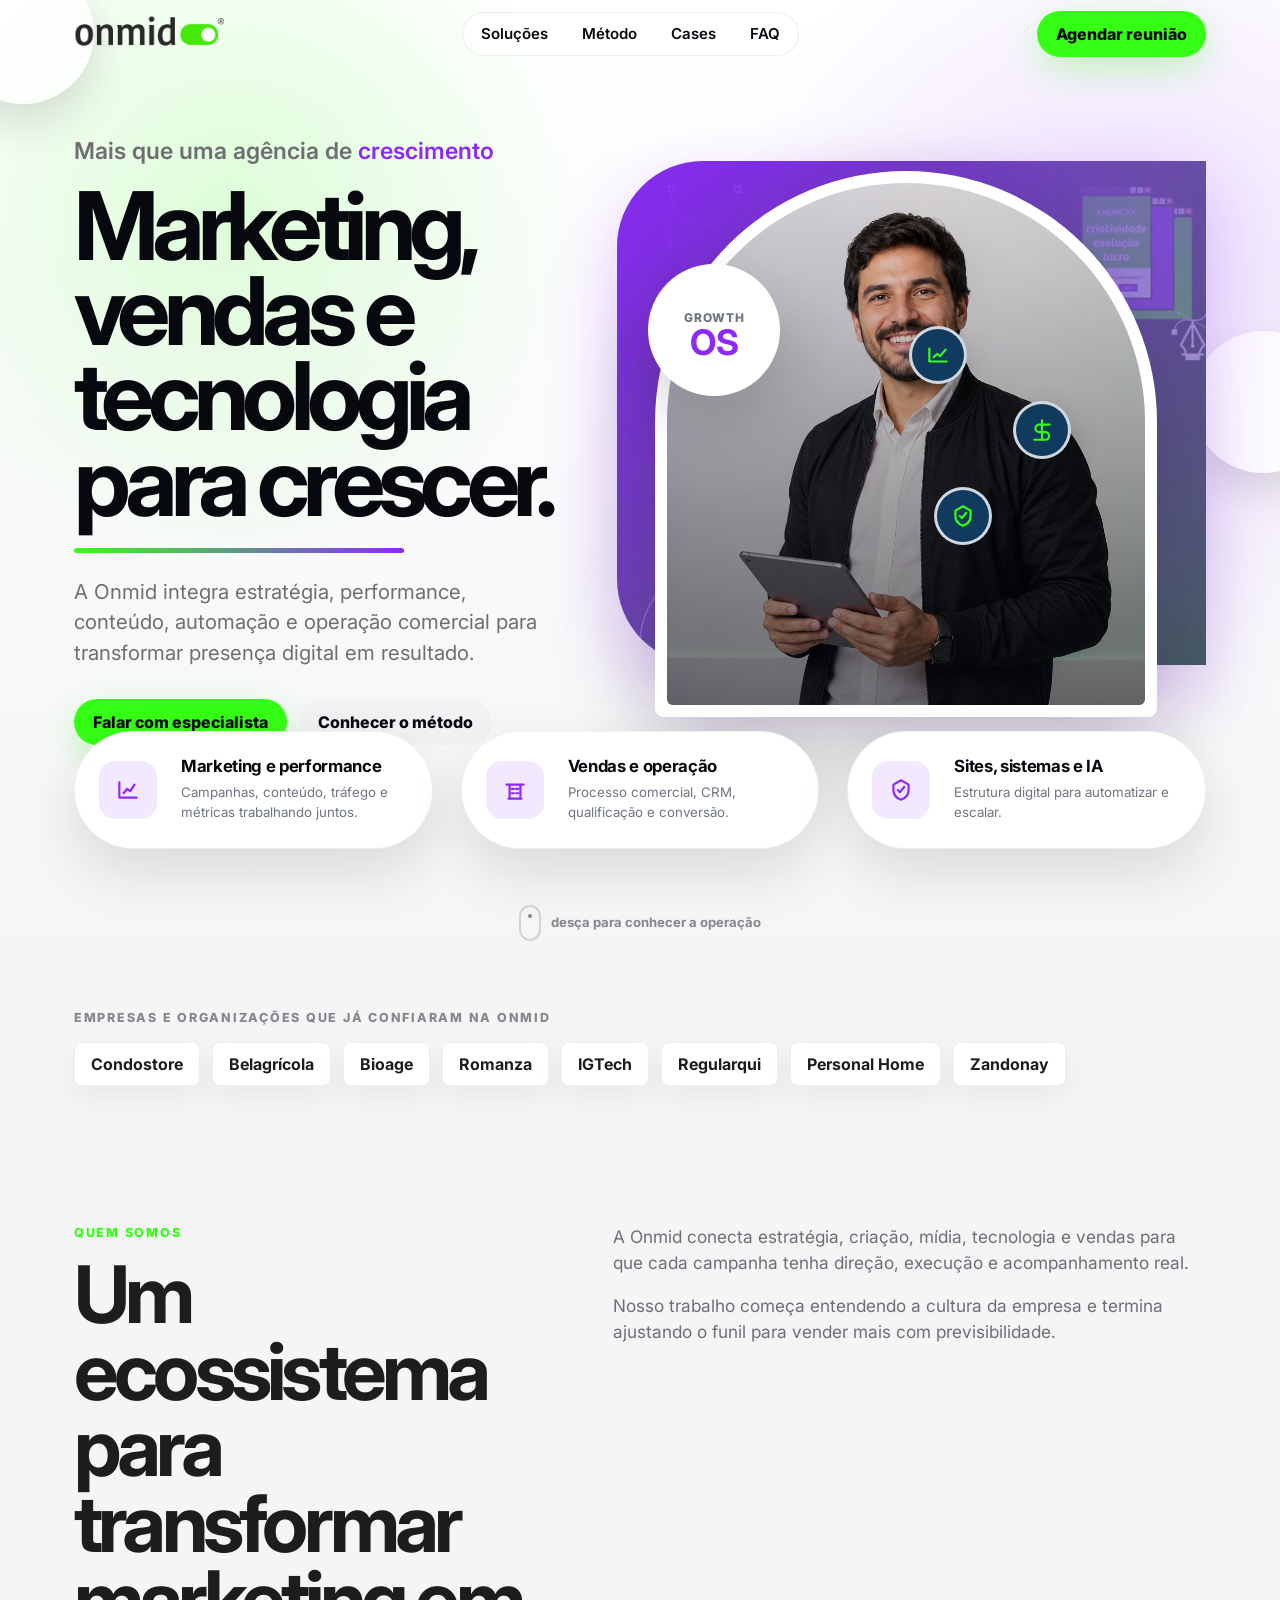
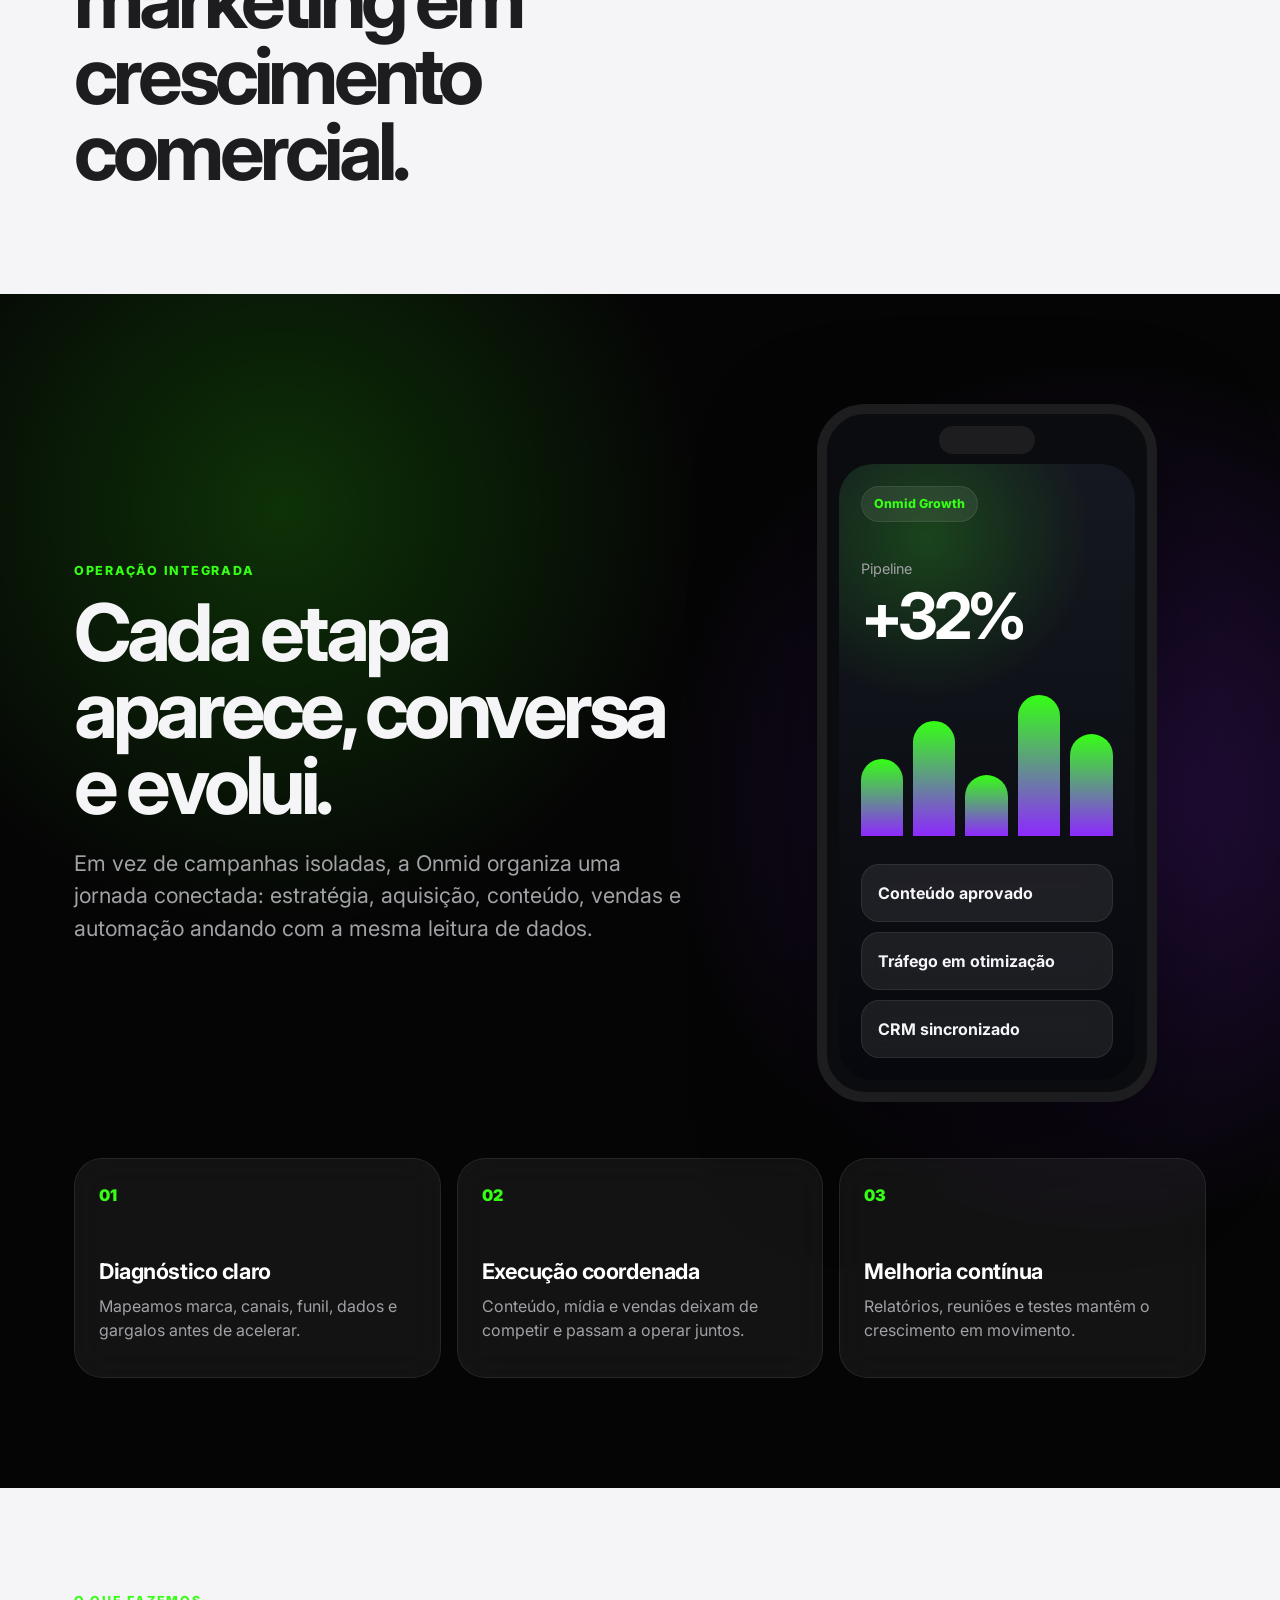
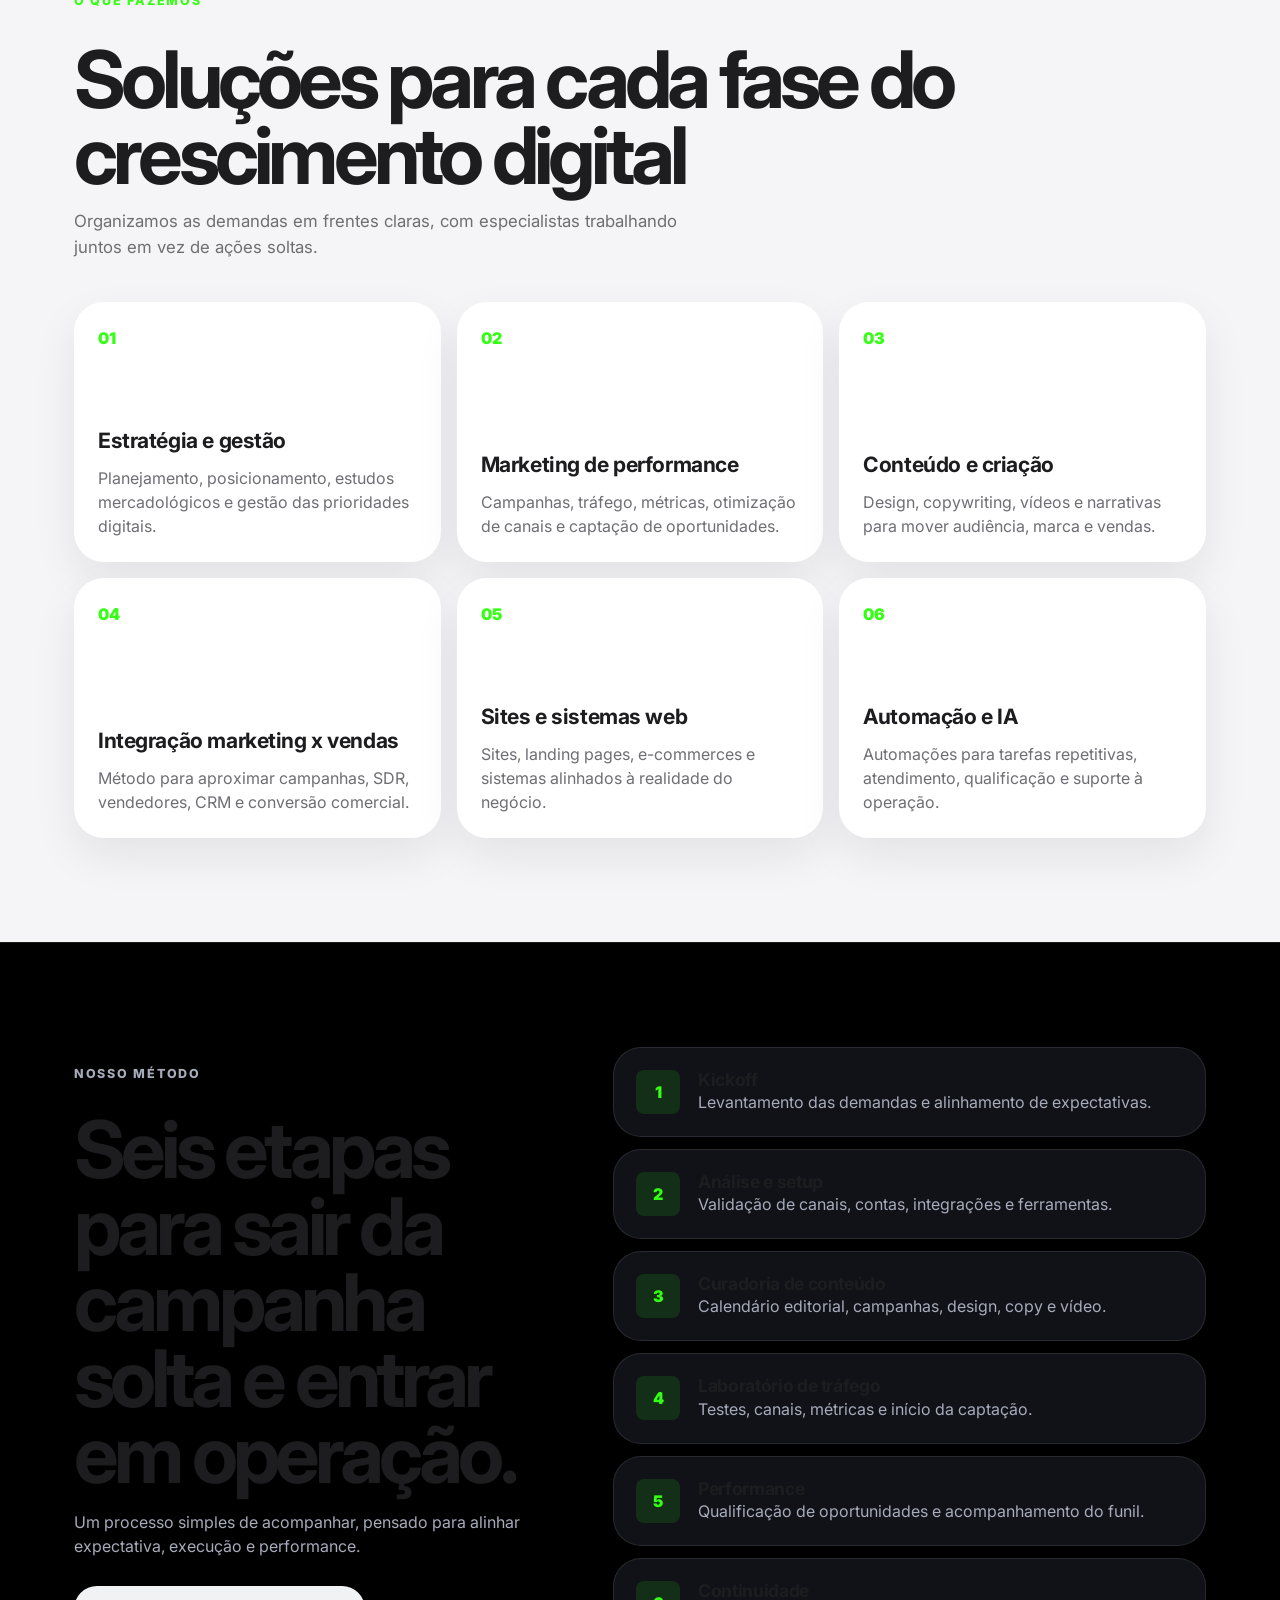
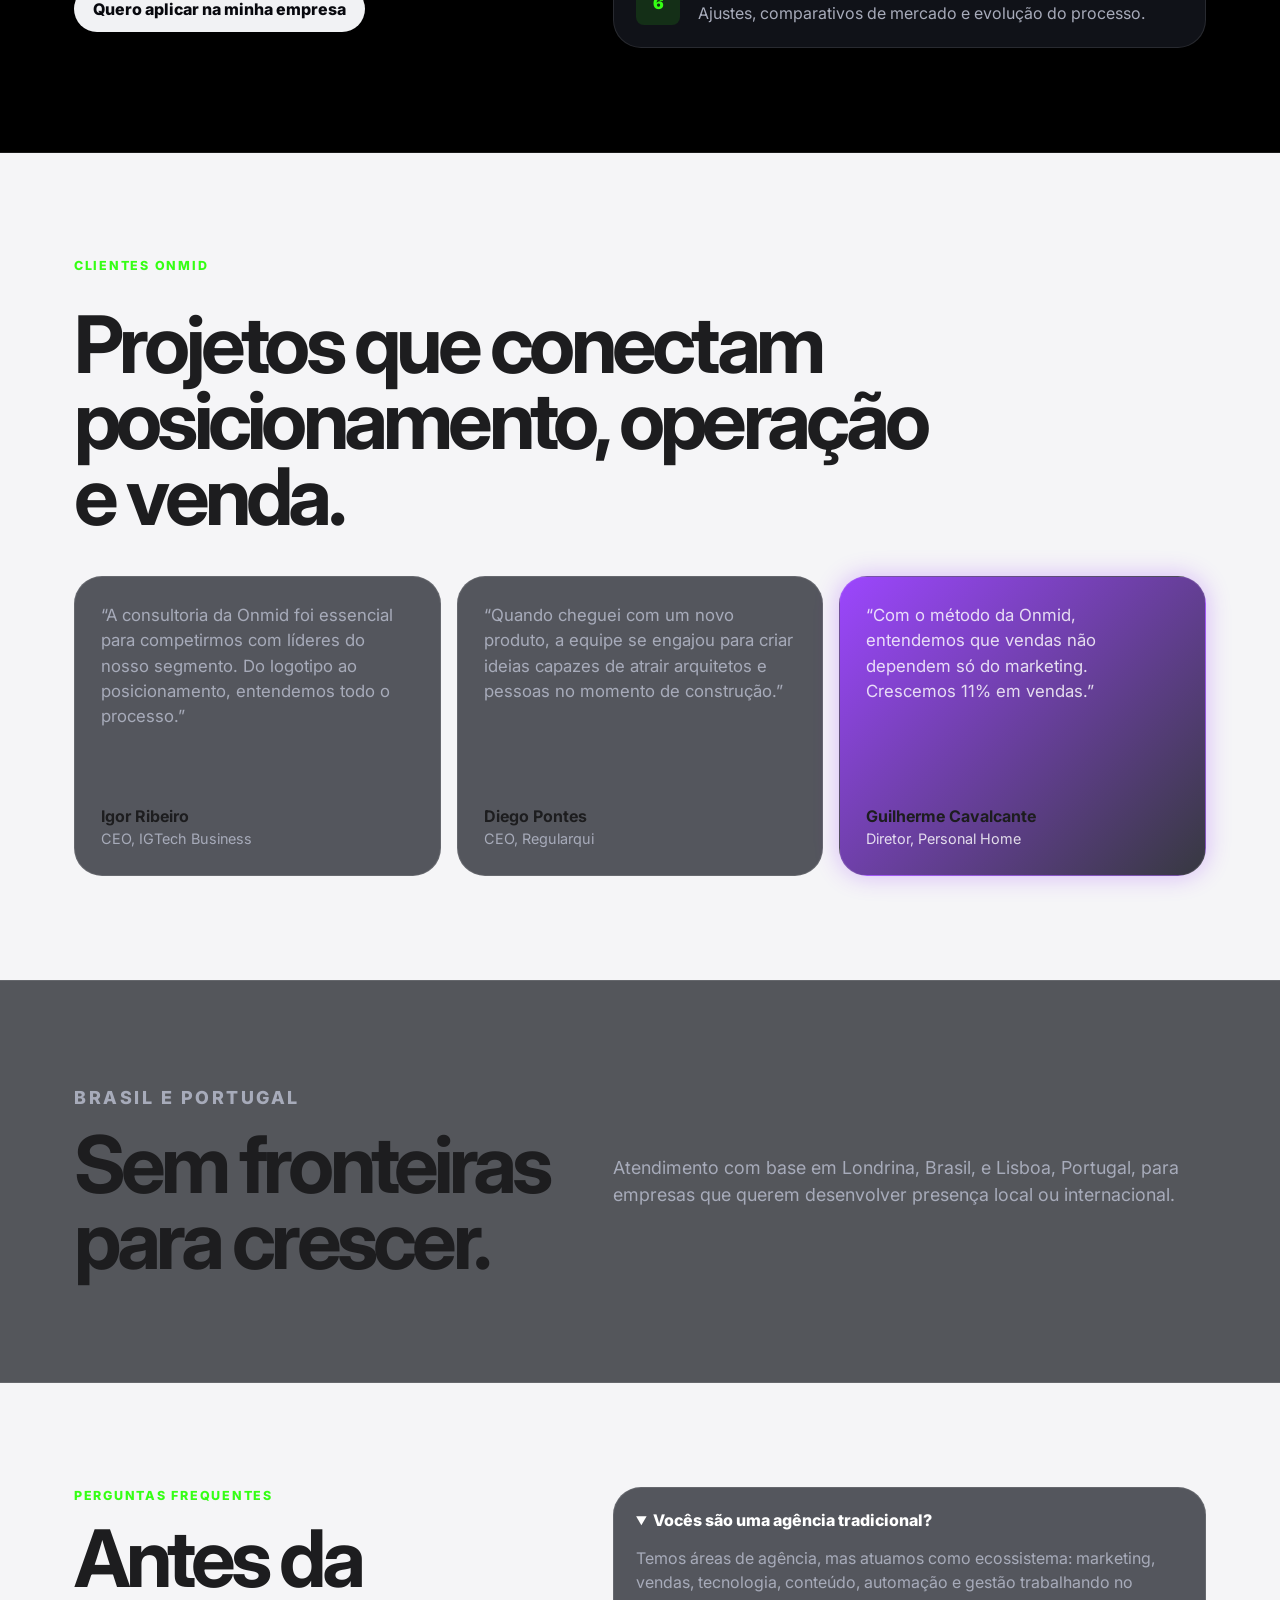
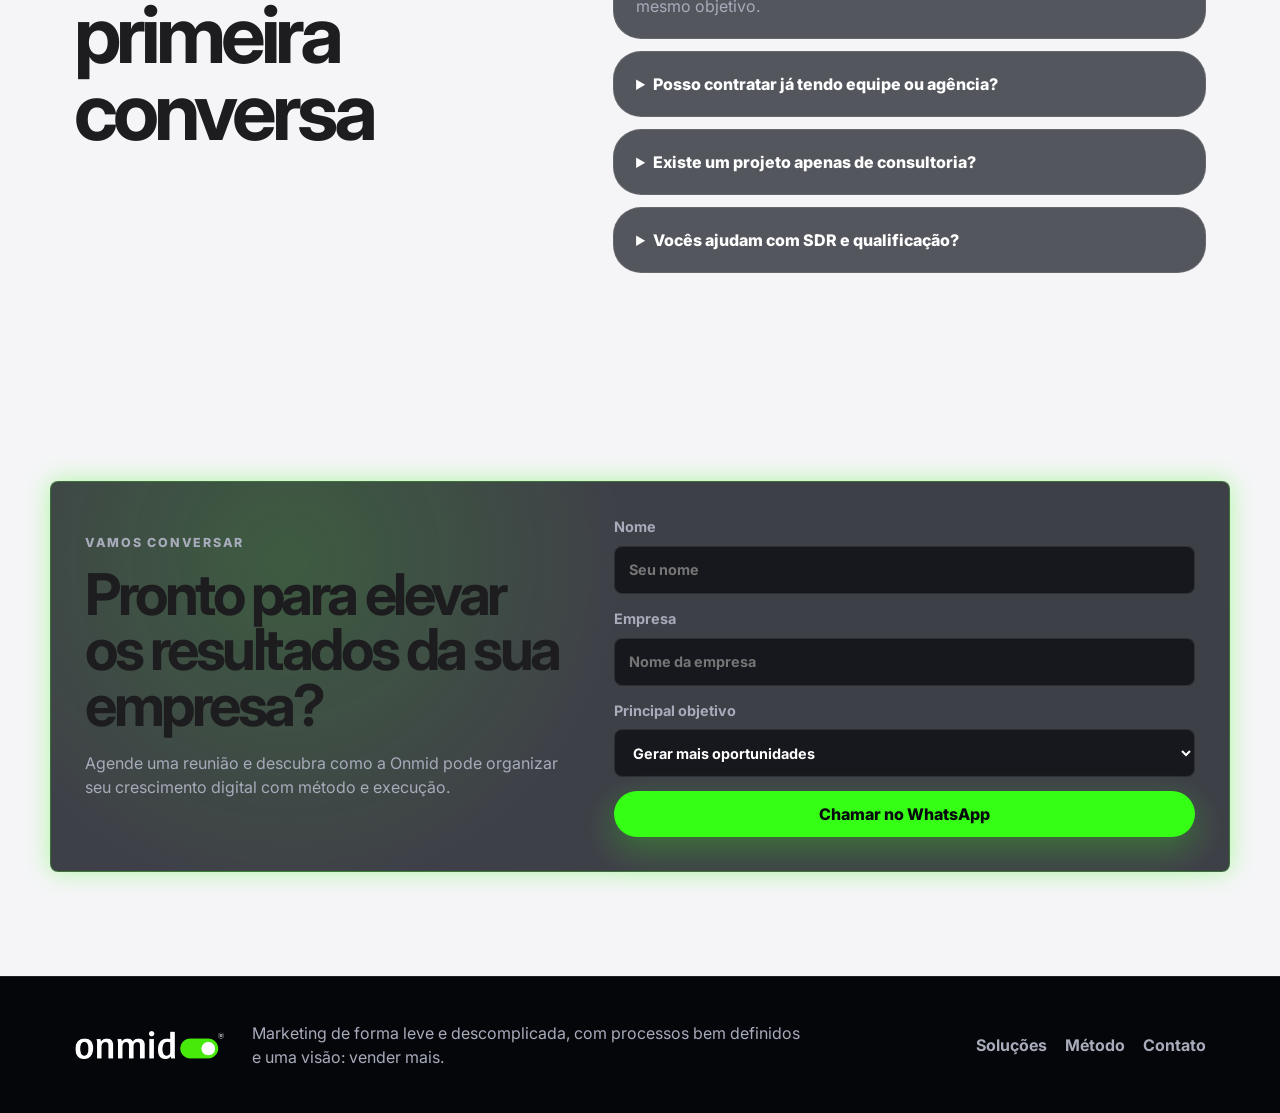
==== commit 975f38d1: "Remodela design com scroll interativo" ====
--- a/index.html
+++ b/index.html
@@ -11,6 +11,7 @@
     <link rel="stylesheet" href="styles.css">
   </head>
   <body>
+    <div class="scroll-progress" id="scrollProgress" aria-hidden="true"></div>
     <header class="site-header" id="siteHeader">
       <div class="container header-inner">
         <a class="brand" href="#home" aria-label="Onmid">
@@ -45,7 +46,7 @@
         <div class="hero-orb hero-orb-right" aria-hidden="true"></div>
         <div class="container hero-grid">
           <div class="hero-content">
-            <p class="hero-pretitle">Mais que uma agencia digital</p>
+            <p class="hero-pretitle">Mais que uma agência de</p>
             <h1>Marketing, vendas e tecnologia para crescer.</h1>
             <div class="hero-underline" aria-hidden="true"></div>
             <p class="hero-lead">A Onmid integra estratégia, performance, conteúdo, automação e operação comercial para transformar presença digital em resultado.</p>
@@ -54,7 +55,7 @@
               <a class="btn btn-ghost" href="#method">Conhecer o método</a>
             </div>
           </div>
-          <div class="hero-visual" aria-label="Ecossistema Onmid">
+          <div class="hero-visual" data-parallax="0.16" aria-label="Ecossistema Onmid">
             <div class="visual-backdrop"></div>
             <div class="visual-device">
               <img src="assets/hero-person.png" alt="Profissional segurando tablet em ambiente tecnológico">
@@ -101,6 +102,10 @@
                 <p>Estrutura digital para automatizar e escalar.</p>
               </div>
             </article>
+          </div>
+          <div class="scroll-cue" aria-hidden="true">
+            <span></span>
+            desça para conhecer a operação
           </div>
         </div>
       </section>
@@ -130,6 +135,55 @@
           <div class="intro-copy">
             <p>A Onmid conecta estratégia, criação, mídia, tecnologia e vendas para que cada campanha tenha direção, execução e acompanhamento real.</p>
             <p>Nosso trabalho começa entendendo a cultura da empresa e termina ajustando o funil para vender mais com previsibilidade.</p>
+          </div>
+        </div>
+      </section>
+
+      <section class="experience-section" id="experience">
+        <div class="container experience-grid">
+          <div class="experience-copy">
+            <p class="eyebrow">Operação integrada</p>
+            <h2>Cada etapa aparece, conversa e evolui.</h2>
+            <p>Em vez de campanhas isoladas, a Onmid organiza uma jornada conectada: estratégia, aquisição, conteúdo, vendas e automação andando com a mesma leitura de dados.</p>
+          </div>
+          <div class="phone-stage" data-parallax="0.1" aria-label="Fluxo operacional Onmid">
+            <div class="phone-shell">
+              <div class="phone-top"></div>
+              <div class="phone-screen">
+                <div class="screen-pill">Onmid Growth</div>
+                <div class="screen-stat">
+                  <span>Pipeline</span>
+                  <strong>+32%</strong>
+                </div>
+                <div class="screen-bars">
+                  <span style="height: 48%"></span>
+                  <span style="height: 72%"></span>
+                  <span style="height: 38%"></span>
+                  <span style="height: 88%"></span>
+                  <span style="height: 64%"></span>
+                </div>
+                <div class="screen-card">Conteúdo aprovado</div>
+                <div class="screen-card">Tráfego em otimização</div>
+                <div class="screen-card">CRM sincronizado</div>
+              </div>
+            </div>
+          </div>
+          <div class="story-steps">
+            <article>
+              <span>01</span>
+              <h3>Diagnóstico claro</h3>
+              <p>Mapeamos marca, canais, funil, dados e gargalos antes de acelerar.</p>
+            </article>
+            <article>
+              <span>02</span>
+              <h3>Execução coordenada</h3>
+              <p>Conteúdo, mídia e vendas deixam de competir e passam a operar juntos.</p>
+            </article>
+            <article>
+              <span>03</span>
+              <h3>Melhoria contínua</h3>
+              <p>Relatórios, reuniões e testes mantêm o crescimento em movimento.</p>
+            </article>
           </div>
         </div>
       </section>
--- a/styles.css
+++ b/styles.css
@@ -966,3 +966,642 @@
     padding: 24px;
   }
 }
+
+/* Product-style redesign */
+.scroll-progress {
+  position: fixed;
+  top: 0;
+  left: 0;
+  z-index: 60;
+  width: 0;
+  height: 3px;
+  background: linear-gradient(90deg, var(--green), var(--purple));
+  transform-origin: left;
+}
+
+body {
+  background: #f5f5f7;
+  color: #1d1d1f;
+}
+
+.site-header {
+  color: #1d1d1f;
+}
+
+.site-header.scrolled,
+.site-header.open {
+  background: rgba(251, 251, 253, 0.82);
+  border-color: rgba(0, 0, 0, 0.08);
+  box-shadow: none;
+}
+
+.header-inner {
+  min-height: 68px;
+}
+
+.desktop-nav {
+  min-height: 42px;
+  gap: 6px;
+  padding: 4px;
+  border: 1px solid rgba(0, 0, 0, 0.07);
+  border-radius: 999px;
+  background: rgba(255, 255, 255, 0.72);
+  backdrop-filter: blur(18px);
+}
+
+.desktop-nav a {
+  min-height: 34px;
+  display: inline-flex;
+  align-items: center;
+  border-radius: 999px;
+  padding: 0 14px;
+}
+
+.desktop-nav a:hover {
+  color: #1d1d1f;
+  background: #f5f5f7;
+}
+
+.btn {
+  border-radius: 999px;
+}
+
+.btn-primary {
+  box-shadow: 0 12px 34px rgba(53, 255, 20, 0.28);
+}
+
+.hero {
+  min-height: 100svh;
+  padding: 106px 0 34px;
+  background:
+    radial-gradient(circle at 18% 22%, rgba(53, 255, 20, 0.16), transparent 28%),
+    radial-gradient(circle at 88% 28%, rgba(141, 41, 255, 0.14), transparent 30%),
+    linear-gradient(180deg, #ffffff 0%, #f5f5f7 100%);
+}
+
+.hero::after {
+  content: "";
+  position: absolute;
+  left: 0;
+  right: 0;
+  bottom: -1px;
+  height: 120px;
+  background: linear-gradient(180deg, rgba(245, 245, 247, 0), #f5f5f7);
+  pointer-events: none;
+}
+
+.hero-orb {
+  opacity: 0.78;
+}
+
+.hero-grid {
+  grid-template-columns: minmax(0, 0.88fr) minmax(440px, 1.12fr);
+  gap: 38px;
+}
+
+.hero-content {
+  padding-top: 28px;
+}
+
+.hero-pretitle {
+  color: #6e6e73;
+}
+
+.hero-pretitle::after {
+  content: " crescimento";
+  color: var(--purple);
+}
+
+h1 {
+  max-width: 700px;
+  font-size: clamp(3.6rem, 7.4vw, 7.8rem);
+  line-height: 0.9;
+}
+
+h2 {
+  max-width: 900px;
+  font-size: clamp(2.5rem, 6.2vw, 5.8rem);
+}
+
+.hero-lead {
+  color: #6e6e73;
+  font-size: clamp(1.05rem, 1.6vw, 1.34rem);
+}
+
+.hero-underline {
+  height: 5px;
+  background: linear-gradient(90deg, var(--green), var(--purple));
+}
+
+.hero-actions {
+  margin-top: 30px;
+}
+
+.hero-visual {
+  min-height: 620px;
+  transform: translateY(calc(var(--parallax, 0) * -1px));
+  transition: transform 0.08s linear;
+}
+
+.visual-backdrop {
+  inset: 46px 0 70px 24px;
+  border-radius: 86px 0 0 86px;
+  background:
+    linear-gradient(135deg, rgba(141, 41, 255, 0.92), rgba(53, 255, 20, 0.38)),
+    url("assets/wallpaper-onmid.jpg") center / cover;
+}
+
+.visual-device {
+  right: 8%;
+  bottom: 18px;
+  width: min(82%, 530px);
+  aspect-ratio: 0.92;
+  border-radius: 999px 999px 34px 34px;
+  box-shadow: 0 36px 90px rgba(29, 29, 31, 0.22);
+}
+
+.visual-device img,
+.visual-device::after {
+  border-radius: 999px 999px 24px 24px;
+}
+
+.growth-ring {
+  left: 9%;
+  top: 24%;
+  box-shadow: 0 24px 56px rgba(29, 29, 31, 0.18);
+}
+
+.floating-icon {
+  animation: floatPulse 5s ease-in-out infinite;
+}
+
+.icon-two {
+  animation-delay: 0.8s;
+}
+
+.icon-three {
+  animation-delay: 1.6s;
+}
+
+.hero-feature-row {
+  position: relative;
+  z-index: 3;
+  margin-top: -52px;
+}
+
+.hero-feature-card {
+  border: 1px solid rgba(0, 0, 0, 0.06);
+  box-shadow: 0 22px 54px rgba(29, 29, 31, 0.13);
+  transform: translateY(0);
+  transition: transform 0.28s ease, box-shadow 0.28s ease;
+}
+
+.hero-feature-card:hover {
+  transform: translateY(-8px);
+  box-shadow: 0 30px 70px rgba(29, 29, 31, 0.18);
+}
+
+.scroll-cue {
+  grid-column: 1 / -1;
+  display: inline-flex;
+  align-items: center;
+  gap: 10px;
+  width: max-content;
+  margin: 18px auto 0;
+  color: #86868b;
+  font-size: 0.82rem;
+  font-weight: 700;
+}
+
+.scroll-cue span {
+  width: 22px;
+  height: 36px;
+  border: 2px solid #d2d2d7;
+  border-radius: 999px;
+  position: relative;
+}
+
+.scroll-cue span::after {
+  content: "";
+  position: absolute;
+  top: 7px;
+  left: 50%;
+  width: 4px;
+  height: 4px;
+  border-radius: 50%;
+  background: #86868b;
+  transform: translateX(-50%);
+  animation: scrollDot 1.6s ease-in-out infinite;
+}
+
+.clients-section {
+  border: 0;
+  background: #f5f5f7;
+}
+
+.clients-section .section-kicker {
+  color: #86868b;
+}
+
+.client-marquee span {
+  border: 1px solid rgba(0, 0, 0, 0.06);
+  background: #ffffff;
+  color: #1d1d1f;
+  box-shadow: 0 10px 28px rgba(29, 29, 31, 0.06);
+}
+
+.intro-section {
+  background: #f5f5f7;
+  color: #1d1d1f;
+}
+
+.intro-copy p,
+.section-header p:last-child {
+  color: #6e6e73;
+}
+
+.experience-section {
+  position: relative;
+  overflow: clip;
+  padding: 110px 0;
+  background: #050505;
+  color: #f5f5f7;
+}
+
+.experience-section::before {
+  content: "";
+  position: absolute;
+  inset: 0;
+  background:
+    radial-gradient(circle at 22% 18%, rgba(53, 255, 20, 0.18), transparent 30%),
+    radial-gradient(circle at 86% 42%, rgba(141, 41, 255, 0.24), transparent 34%);
+  pointer-events: none;
+}
+
+.experience-grid {
+  position: relative;
+  display: grid;
+  grid-template-columns: minmax(0, 0.9fr) minmax(260px, 0.62fr);
+  gap: 56px;
+  align-items: center;
+}
+
+.experience-copy {
+  max-width: 760px;
+}
+
+.experience-copy p:last-child {
+  max-width: 620px;
+  margin-top: 24px;
+  color: #a1a1a6;
+  font-size: clamp(1.05rem, 2vw, 1.35rem);
+}
+
+.phone-stage {
+  position: sticky;
+  top: 96px;
+  display: flex;
+  justify-content: center;
+  transform: translateY(calc(var(--parallax, 0) * -1px));
+}
+
+.phone-shell {
+  width: min(100%, 340px);
+  min-height: 640px;
+  border: 10px solid #1d1d1f;
+  border-radius: 48px;
+  padding: 12px;
+  background: #0b0c10;
+  box-shadow: 0 42px 110px rgba(0, 0, 0, 0.55);
+}
+
+.phone-top {
+  width: 96px;
+  height: 28px;
+  margin: 0 auto 10px;
+  border-radius: 999px;
+  background: #1d1d1f;
+}
+
+.phone-screen {
+  min-height: 570px;
+  border-radius: 34px;
+  padding: 22px;
+  background:
+    radial-gradient(circle at 30% 12%, rgba(53, 255, 20, 0.2), transparent 28%),
+    linear-gradient(180deg, #151820, #07080d);
+  overflow: hidden;
+}
+
+.screen-pill,
+.screen-card {
+  border: 1px solid rgba(255, 255, 255, 0.08);
+  background: rgba(255, 255, 255, 0.08);
+  backdrop-filter: blur(10px);
+}
+
+.screen-pill {
+  width: max-content;
+  border-radius: 999px;
+  padding: 8px 12px;
+  color: var(--green);
+  font-size: 0.78rem;
+  font-weight: 800;
+}
+
+.screen-stat {
+  margin-top: 34px;
+}
+
+.screen-stat span {
+  color: #a1a1a6;
+  font-size: 0.9rem;
+}
+
+.screen-stat strong {
+  display: block;
+  margin-top: 4px;
+  color: #ffffff;
+  font-size: 4rem;
+  line-height: 1;
+  letter-spacing: -0.07em;
+}
+
+.screen-bars {
+  height: 160px;
+  display: flex;
+  align-items: end;
+  gap: 10px;
+  margin: 28px 0;
+}
+
+.screen-bars span {
+  flex: 1;
+  border-radius: 999px 999px 6px 6px;
+  background: linear-gradient(180deg, var(--green), var(--purple));
+}
+
+.screen-card {
+  border-radius: 18px;
+  padding: 16px;
+  color: #f5f5f7;
+  font-weight: 700;
+}
+
+.screen-card + .screen-card {
+  margin-top: 10px;
+}
+
+.story-steps {
+  grid-column: 1 / -1;
+  display: grid;
+  grid-template-columns: repeat(3, minmax(0, 1fr));
+  gap: 16px;
+}
+
+.story-steps article {
+  min-height: 220px;
+  border: 1px solid rgba(255, 255, 255, 0.08);
+  border-radius: 28px;
+  padding: 24px;
+  background: rgba(255, 255, 255, 0.06);
+  backdrop-filter: blur(18px);
+}
+
+.story-steps span {
+  color: var(--green);
+  font-weight: 900;
+}
+
+.story-steps h3 {
+  margin-top: 52px;
+  color: #ffffff;
+  font-size: 1.35rem;
+}
+
+.story-steps p {
+  margin-top: 10px;
+  color: #a1a1a6;
+}
+
+.solutions {
+  background: #f5f5f7;
+  color: #1d1d1f;
+}
+
+.solution-card {
+  border: 0;
+  border-radius: 30px;
+  background: #ffffff;
+  color: #1d1d1f;
+  box-shadow: 0 18px 44px rgba(29, 29, 31, 0.08);
+}
+
+.solution-card p {
+  color: #6e6e73;
+}
+
+.method {
+  background: #000000;
+}
+
+.timeline article,
+.case-card,
+.faq-list details {
+  border-radius: 28px;
+}
+
+.reveal {
+  opacity: 0;
+  transform: translateY(34px) scale(0.985);
+  transition: opacity 0.7s ease, transform 0.7s cubic-bezier(0.2, 0.7, 0.2, 1);
+}
+
+.reveal.is-visible {
+  opacity: 1;
+  transform: translateY(0) scale(1);
+}
+
+@keyframes scrollDot {
+  0% {
+    opacity: 0;
+    transform: translate(-50%, 0);
+  }
+  45% {
+    opacity: 1;
+  }
+  100% {
+    opacity: 0;
+    transform: translate(-50%, 12px);
+  }
+}
+
+@keyframes floatPulse {
+  0%,
+  100% {
+    transform: translateY(0);
+  }
+  50% {
+    transform: translateY(-10px);
+  }
+}
+
+@media (prefers-reduced-motion: reduce) {
+  html {
+    scroll-behavior: auto;
+  }
+
+  *,
+  *::before,
+  *::after {
+    animation-duration: 0.001ms !important;
+    animation-iteration-count: 1 !important;
+    transition-duration: 0.001ms !important;
+  }
+}
+
+@media (max-width: 980px) {
+  .mobile-nav {
+    top: 68px;
+  }
+
+  .hero {
+    min-height: auto;
+    padding: 96px 0 42px;
+  }
+
+  .hero-grid {
+    grid-template-columns: 1fr;
+    gap: 20px;
+  }
+
+  .hero-content {
+    padding-top: 0;
+  }
+
+  .hero-visual {
+    min-height: 560px;
+    max-width: 680px;
+    margin: 0 auto;
+  }
+
+  .hero-feature-row {
+    grid-template-columns: 1fr;
+    max-width: 680px;
+    margin: 0 auto;
+  }
+
+  .experience-grid {
+    grid-template-columns: 1fr;
+  }
+
+  .phone-stage {
+    position: relative;
+    top: auto;
+  }
+
+  .story-steps {
+    grid-template-columns: 1fr;
+  }
+}
+
+@media (max-width: 680px) {
+  .container {
+    padding: 0 18px;
+  }
+
+  .header-inner {
+    min-height: 64px;
+  }
+
+  .mobile-nav {
+    top: 64px;
+  }
+
+  .hero {
+    padding: 84px 0 32px;
+  }
+
+  h1 {
+    font-size: clamp(3.25rem, 15vw, 5rem);
+  }
+
+  h2 {
+    font-size: clamp(2.4rem, 12vw, 4.2rem);
+  }
+
+  .hero-actions {
+    display: grid;
+  }
+
+  .hero-visual {
+    min-height: 430px;
+  }
+
+  .visual-backdrop {
+    inset: 24px -18px 58px 8px;
+    border-radius: 46px 0 0 46px;
+  }
+
+  .visual-device {
+    right: 0;
+    bottom: 10px;
+    width: min(84%, 350px);
+    padding: 8px;
+  }
+
+  .visual-device img,
+  .visual-device::after {
+    border-radius: 999px 999px 18px 18px;
+  }
+
+  .growth-ring {
+    left: 0;
+    top: 24%;
+    width: 96px;
+    height: 96px;
+  }
+
+  .growth-ring strong {
+    font-size: 1.7rem;
+  }
+
+  .floating-icon {
+    width: 44px;
+    height: 44px;
+  }
+
+  .hero-feature-card {
+    grid-template-columns: 50px 1fr;
+    border-radius: 24px;
+    padding: 16px;
+  }
+
+  .feature-icon {
+    width: 48px;
+    height: 48px;
+  }
+
+  .scroll-cue {
+    display: none;
+  }
+
+  .experience-section {
+    padding: 78px 0;
+  }
+
+  .phone-shell {
+    width: min(100%, 310px);
+    min-height: 580px;
+    border-width: 8px;
+  }
+
+  .phone-screen {
+    min-height: 518px;
+    padding: 18px;
+  }
+
+  .screen-stat strong {
+    font-size: 3.35rem;
+  }
+}
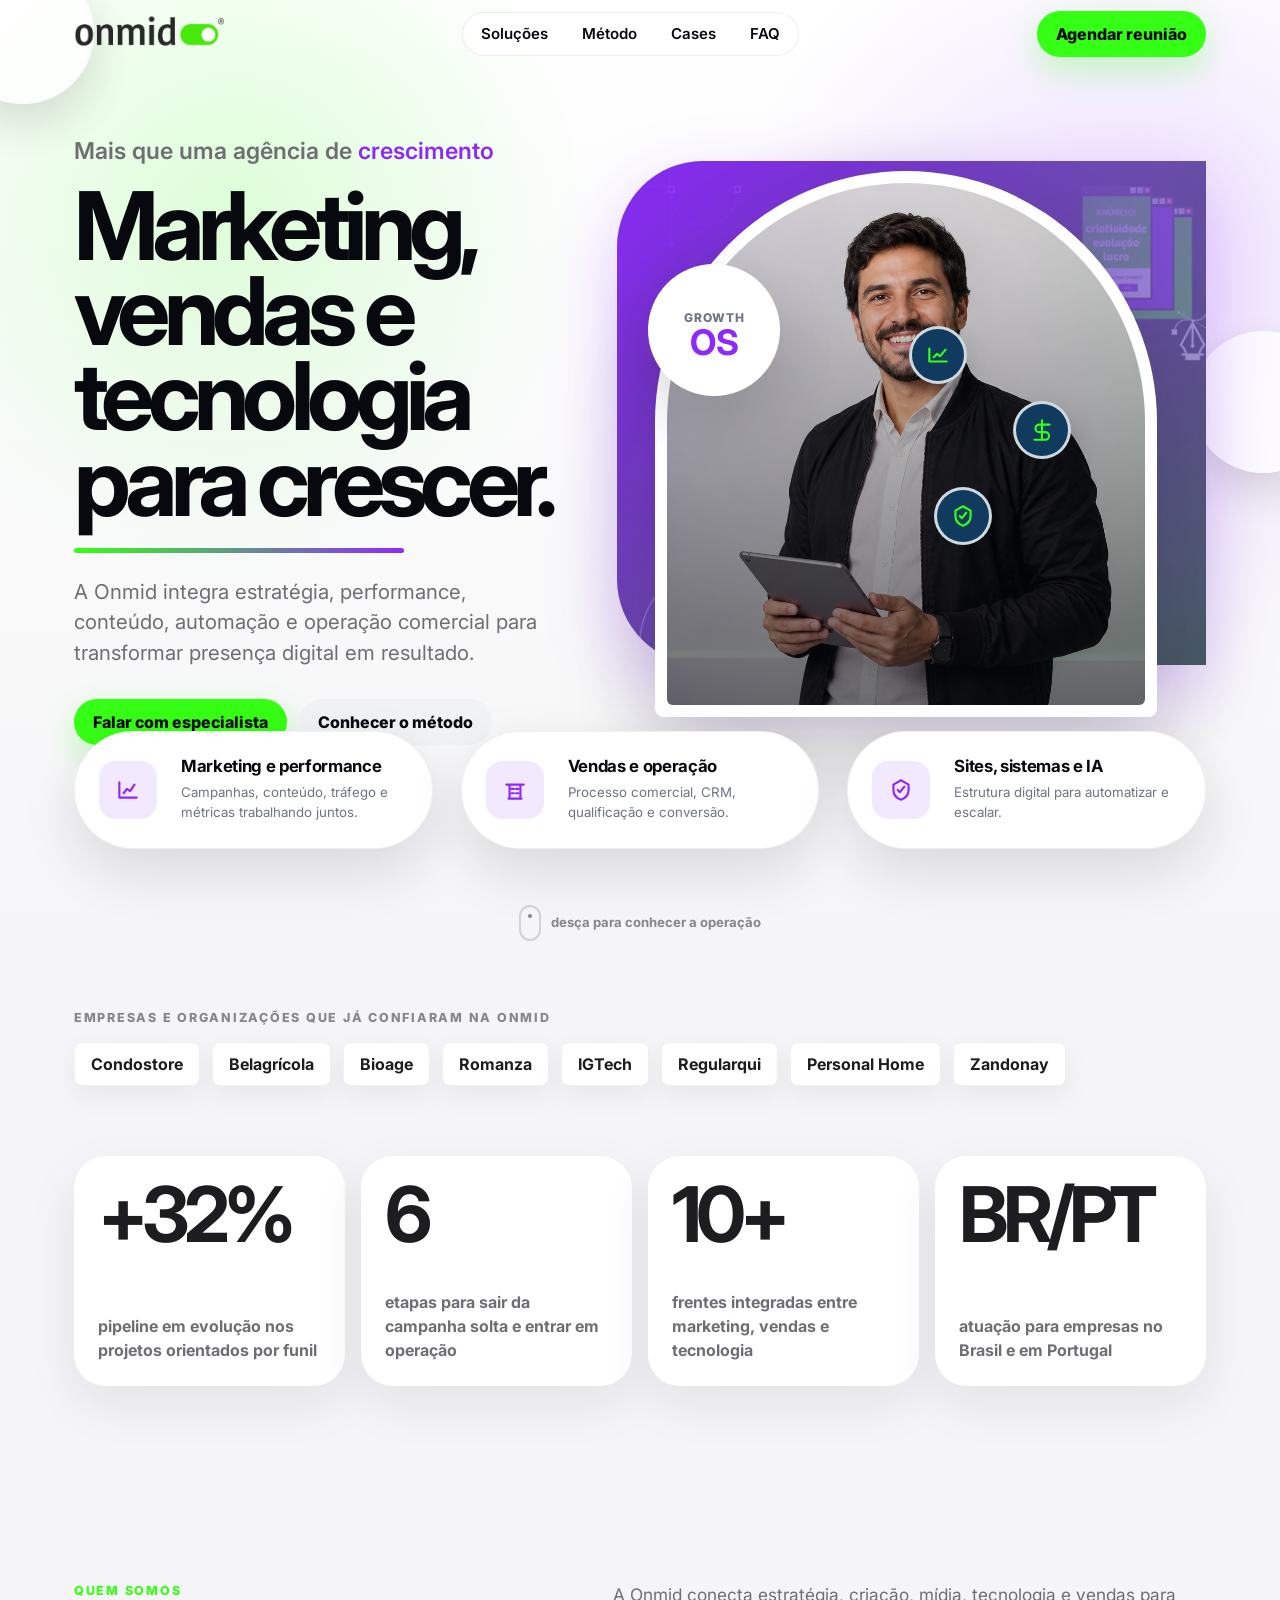
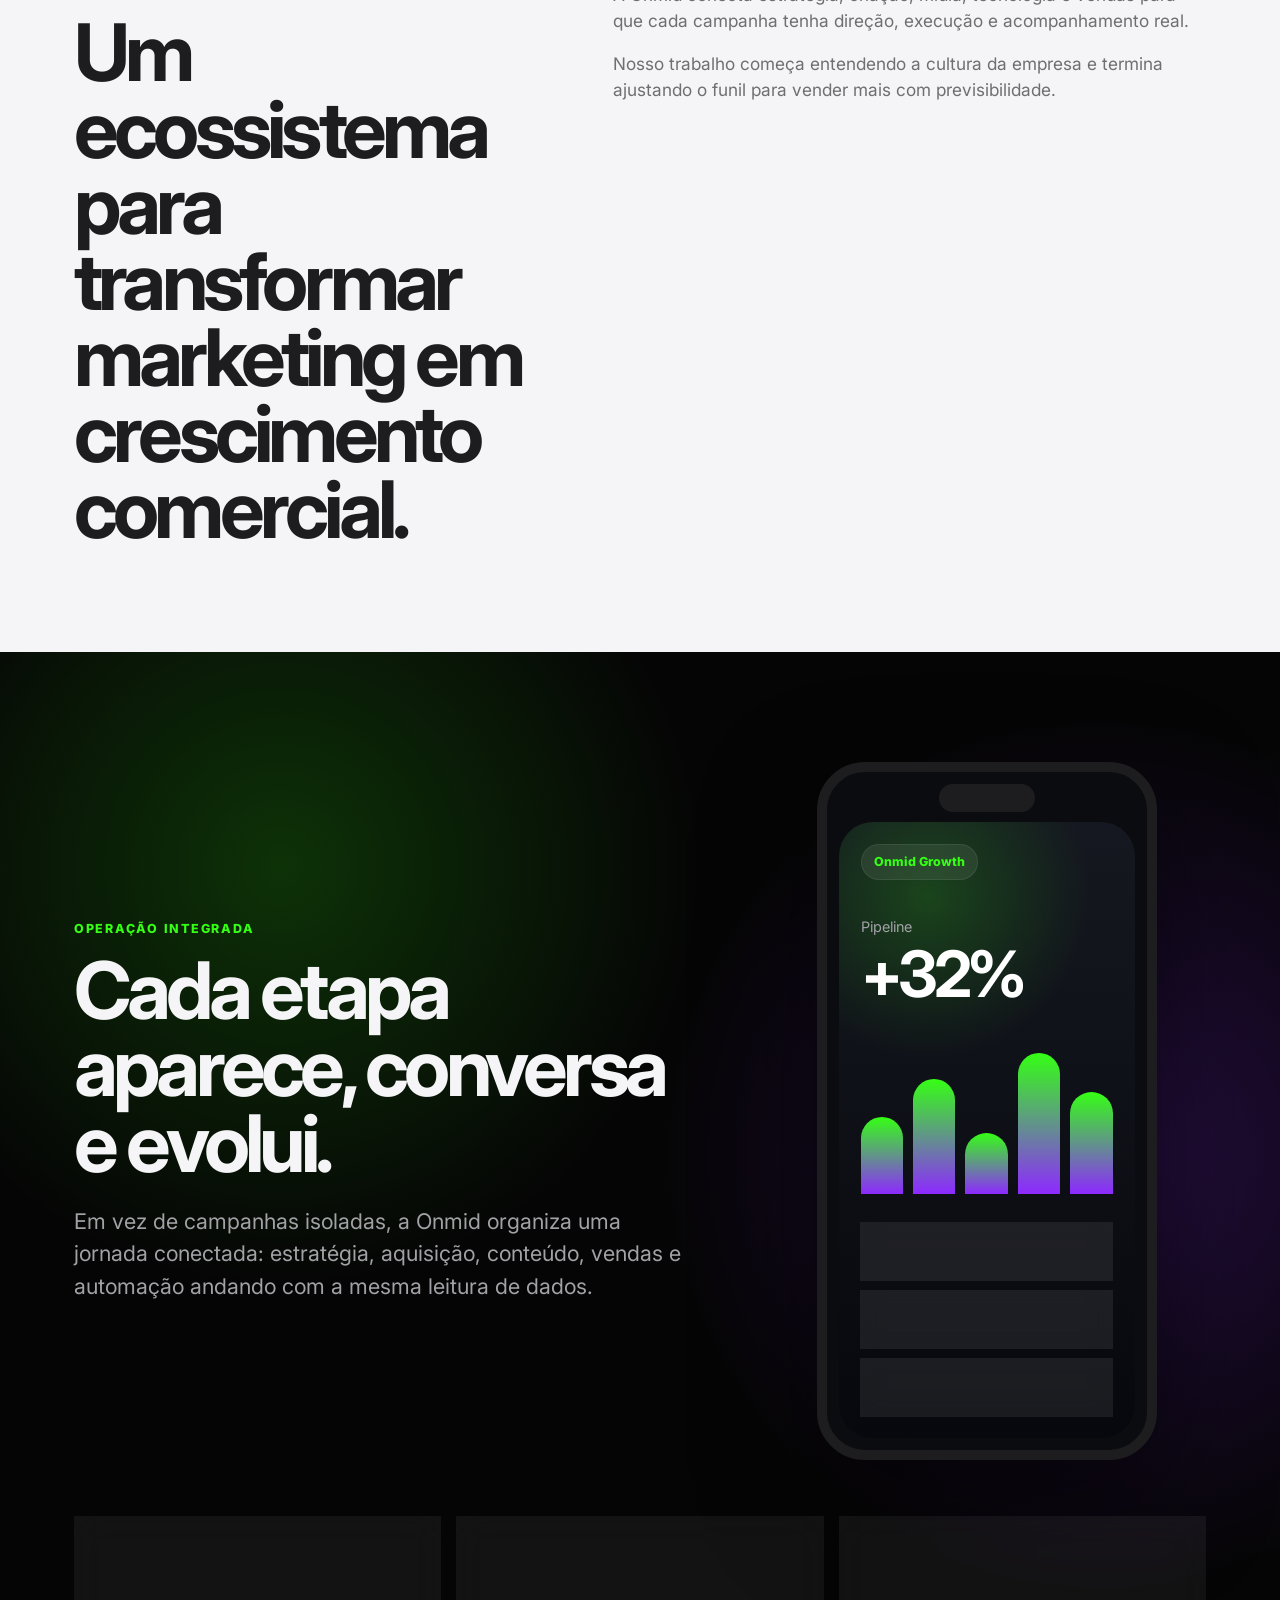
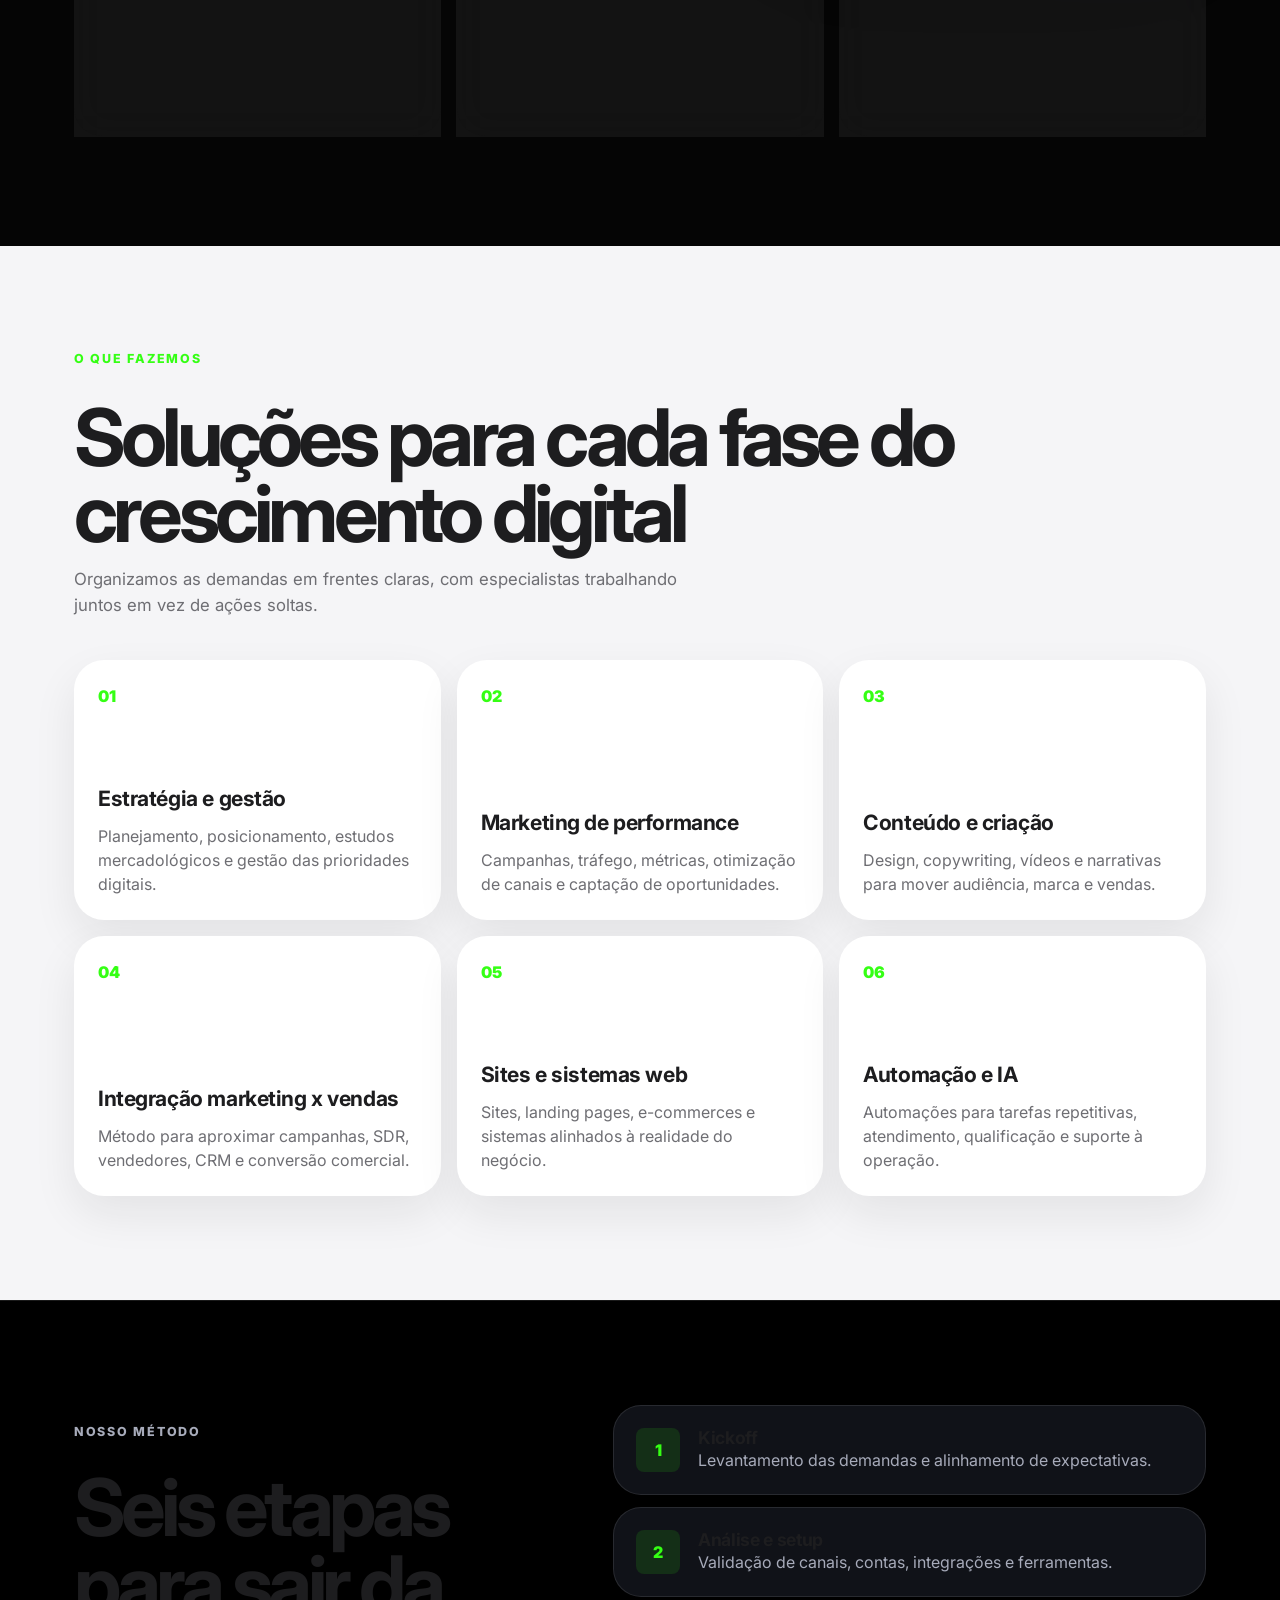
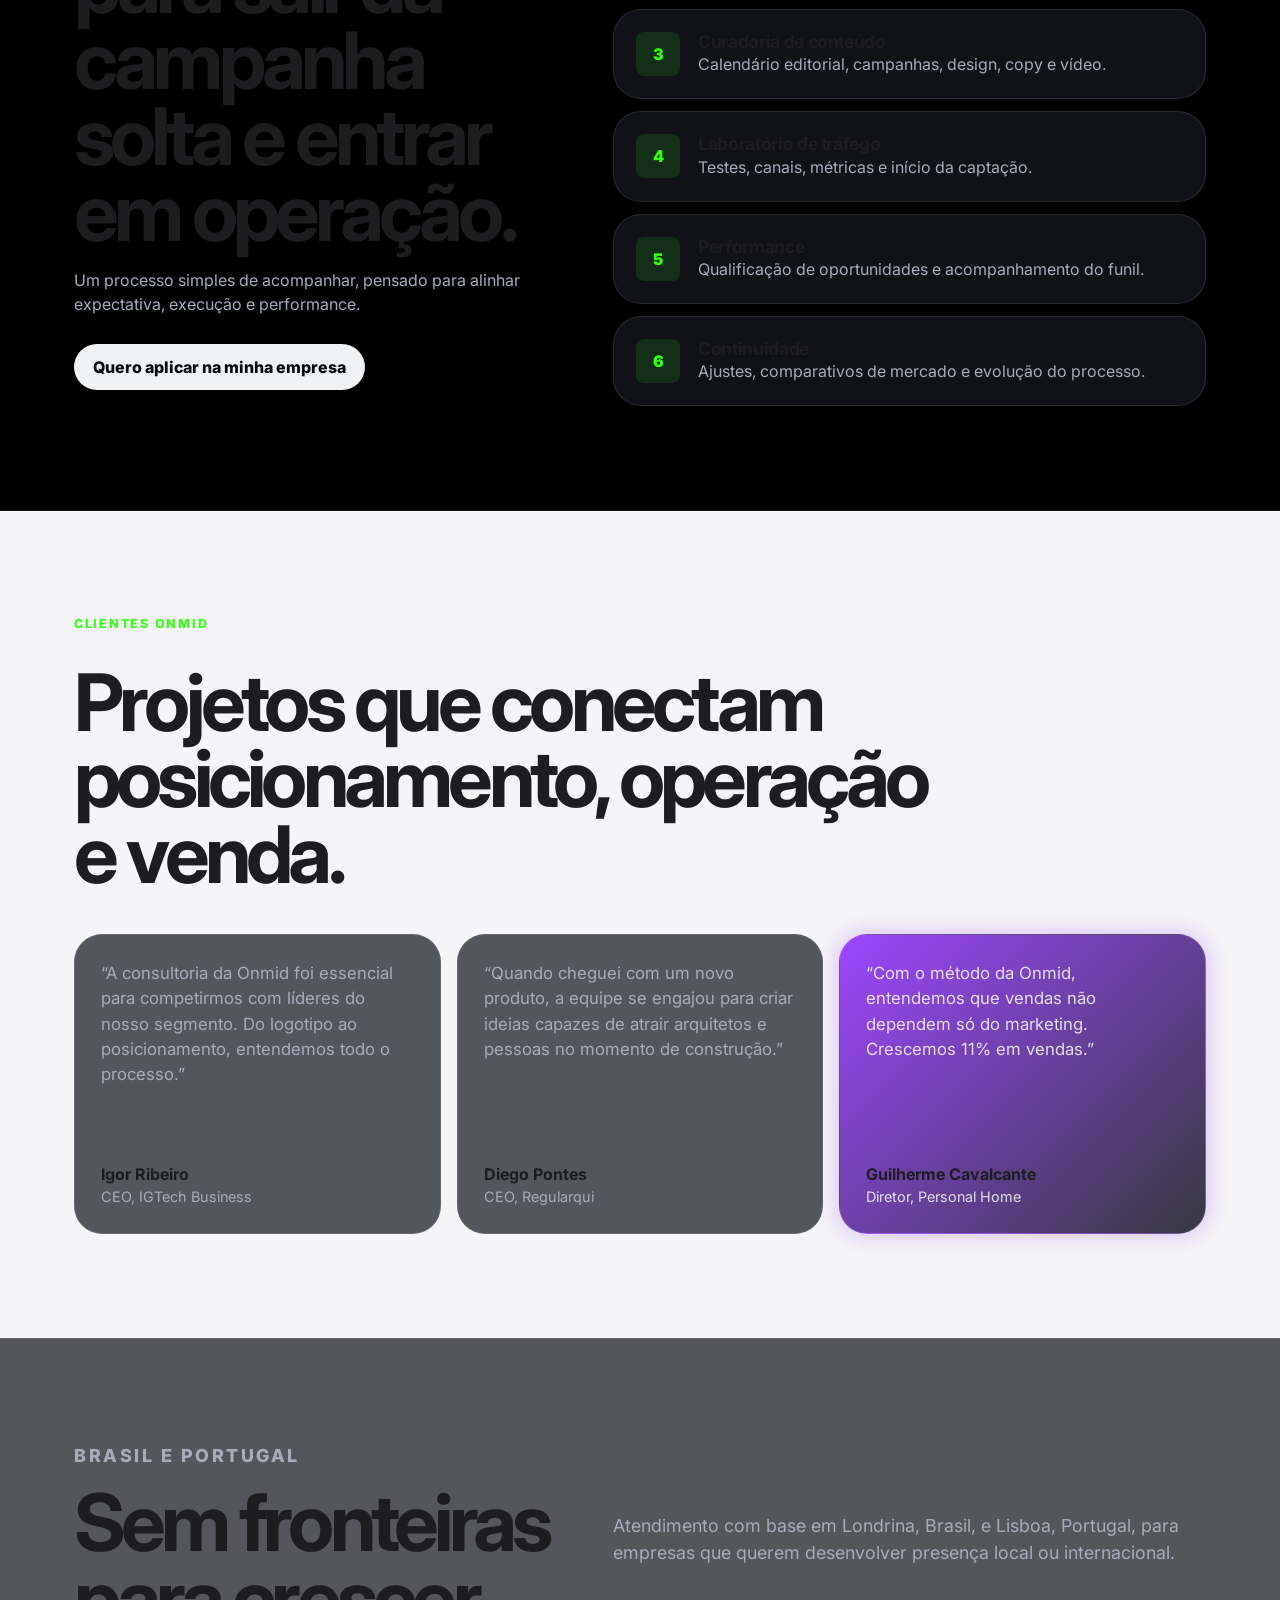
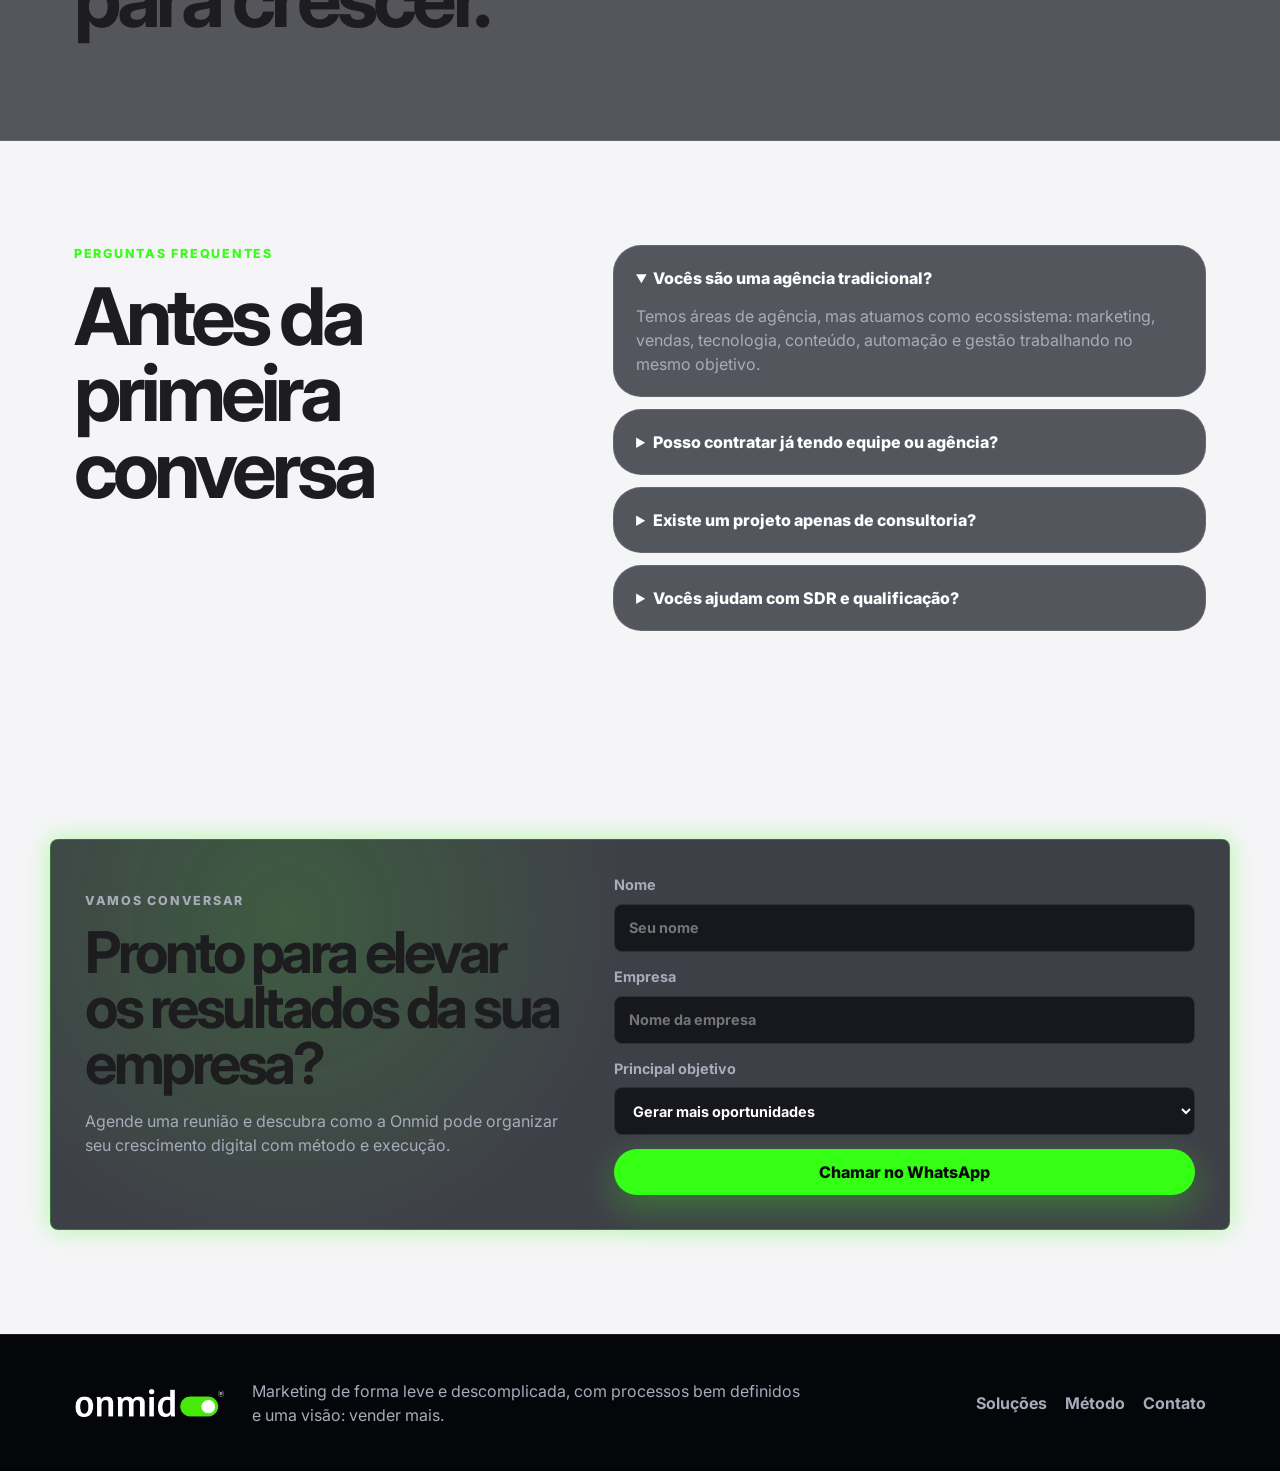
==== commit c471e94c: "Adiciona efeitos premium e métricas animadas" ====
--- a/index.html
+++ b/index.html
@@ -126,6 +126,27 @@
         </div>
       </section>
 
+      <section class="metrics-section" aria-label="Indicadores Onmid">
+        <div class="container metrics-grid">
+          <article class="metric-tile">
+            <strong data-count="32" data-prefix="+" data-suffix="%">0</strong>
+            <span>pipeline em evolução nos projetos orientados por funil</span>
+          </article>
+          <article class="metric-tile">
+            <strong data-count="6">0</strong>
+            <span>etapas para sair da campanha solta e entrar em operação</span>
+          </article>
+          <article class="metric-tile">
+            <strong data-count="10" data-suffix="+">0</strong>
+            <span>frentes integradas entre marketing, vendas e tecnologia</span>
+          </article>
+          <article class="metric-tile">
+            <strong>BR/PT</strong>
+            <span>atuação para empresas no Brasil e em Portugal</span>
+          </article>
+        </div>
+      </section>
+
       <section class="section intro-section">
         <div class="container intro-grid">
           <div>
@@ -380,6 +401,8 @@
       </div>
     </footer>
 
+    <a class="mobile-sticky-cta" href="#contact">Agendar reunião</a>
+
     <script src="script.js"></script>
   </body>
 </html>
--- a/styles.css
+++ b/styles.css
@@ -1210,6 +1210,62 @@
   box-shadow: 0 10px 28px rgba(29, 29, 31, 0.06);
 }
 
+.metrics-section {
+  padding: 36px 0 92px;
+  background: #f5f5f7;
+  color: #1d1d1f;
+}
+
+.metrics-grid {
+  display: grid;
+  grid-template-columns: repeat(4, minmax(0, 1fr));
+  gap: 16px;
+}
+
+.metric-tile {
+  position: relative;
+  min-height: 230px;
+  display: flex;
+  flex-direction: column;
+  justify-content: space-between;
+  border-radius: 32px;
+  padding: 24px;
+  background: #ffffff;
+  box-shadow: 0 18px 50px rgba(29, 29, 31, 0.08);
+  overflow: hidden;
+}
+
+.metric-tile::before {
+  content: "";
+  position: absolute;
+  inset: -50%;
+  background: radial-gradient(circle, rgba(53, 255, 20, 0.18), transparent 34%);
+  transform: translate(24%, -20%);
+  opacity: 0;
+  transition: opacity 0.35s ease;
+}
+
+.metric-tile:hover::before {
+  opacity: 1;
+}
+
+.metric-tile strong,
+.metric-tile span {
+  position: relative;
+  z-index: 1;
+}
+
+.metric-tile strong {
+  font-size: clamp(3.2rem, 6vw, 5.8rem);
+  line-height: 0.9;
+  letter-spacing: -0.08em;
+}
+
+.metric-tile span {
+  color: #6e6e73;
+  font-weight: 700;
+}
+
 .intro-section {
   background: #f5f5f7;
   color: #1d1d1f;
@@ -1366,6 +1422,9 @@
   padding: 24px;
   background: rgba(255, 255, 255, 0.06);
   backdrop-filter: blur(18px);
+  position: relative;
+  isolation: isolate;
+  overflow: hidden;
 }
 
 .story-steps span {
@@ -1395,6 +1454,35 @@
   background: #ffffff;
   color: #1d1d1f;
   box-shadow: 0 18px 44px rgba(29, 29, 31, 0.08);
+  position: relative;
+  isolation: isolate;
+}
+
+.solution-card::after,
+.case-card::after,
+.hero-feature-card::after,
+.story-steps article::after {
+  content: "";
+  position: absolute;
+  inset: 0;
+  border-radius: inherit;
+  background: radial-gradient(
+    360px circle at var(--mx, 50%) var(--my, 50%),
+    rgba(53, 255, 20, 0.22),
+    rgba(141, 41, 255, 0.12) 34%,
+    transparent 62%
+  );
+  opacity: 0;
+  transition: opacity 0.25s ease;
+  pointer-events: none;
+  z-index: -1;
+}
+
+.solution-card:hover::after,
+.case-card:hover::after,
+.hero-feature-card:hover::after,
+.story-steps article:hover::after {
+  opacity: 1;
 }
 
 .solution-card p {
@@ -1411,6 +1499,13 @@
   border-radius: 28px;
 }
 
+.case-card,
+.hero-feature-card {
+  position: relative;
+  isolation: isolate;
+  overflow: hidden;
+}
+
 .reveal {
   opacity: 0;
   transform: translateY(34px) scale(0.985);
@@ -1420,6 +1515,23 @@
 .reveal.is-visible {
   opacity: 1;
   transform: translateY(0) scale(1);
+}
+
+.mobile-sticky-cta {
+  position: fixed;
+  left: 16px;
+  right: 16px;
+  bottom: 14px;
+  z-index: 35;
+  min-height: 52px;
+  display: none;
+  align-items: center;
+  justify-content: center;
+  border-radius: 999px;
+  background: var(--green);
+  color: #08090e;
+  box-shadow: 0 18px 40px rgba(53, 255, 20, 0.28);
+  font-weight: 900;
 }
 
 @keyframes scrollDot {
@@ -1503,6 +1615,10 @@
   .story-steps {
     grid-template-columns: 1fr;
   }
+
+  .metrics-grid {
+    grid-template-columns: repeat(2, minmax(0, 1fr));
+  }
 }
 
 @media (max-width: 680px) {
@@ -1604,4 +1720,25 @@
   .screen-stat strong {
     font-size: 3.35rem;
   }
-}
+
+  .metrics-section {
+    padding: 24px 0 66px;
+  }
+
+  .metrics-grid {
+    grid-template-columns: 1fr;
+  }
+
+  .metric-tile {
+    min-height: 176px;
+    border-radius: 26px;
+  }
+
+  .mobile-sticky-cta {
+    display: flex;
+  }
+
+  .footer {
+    padding-bottom: 94px;
+  }
+}
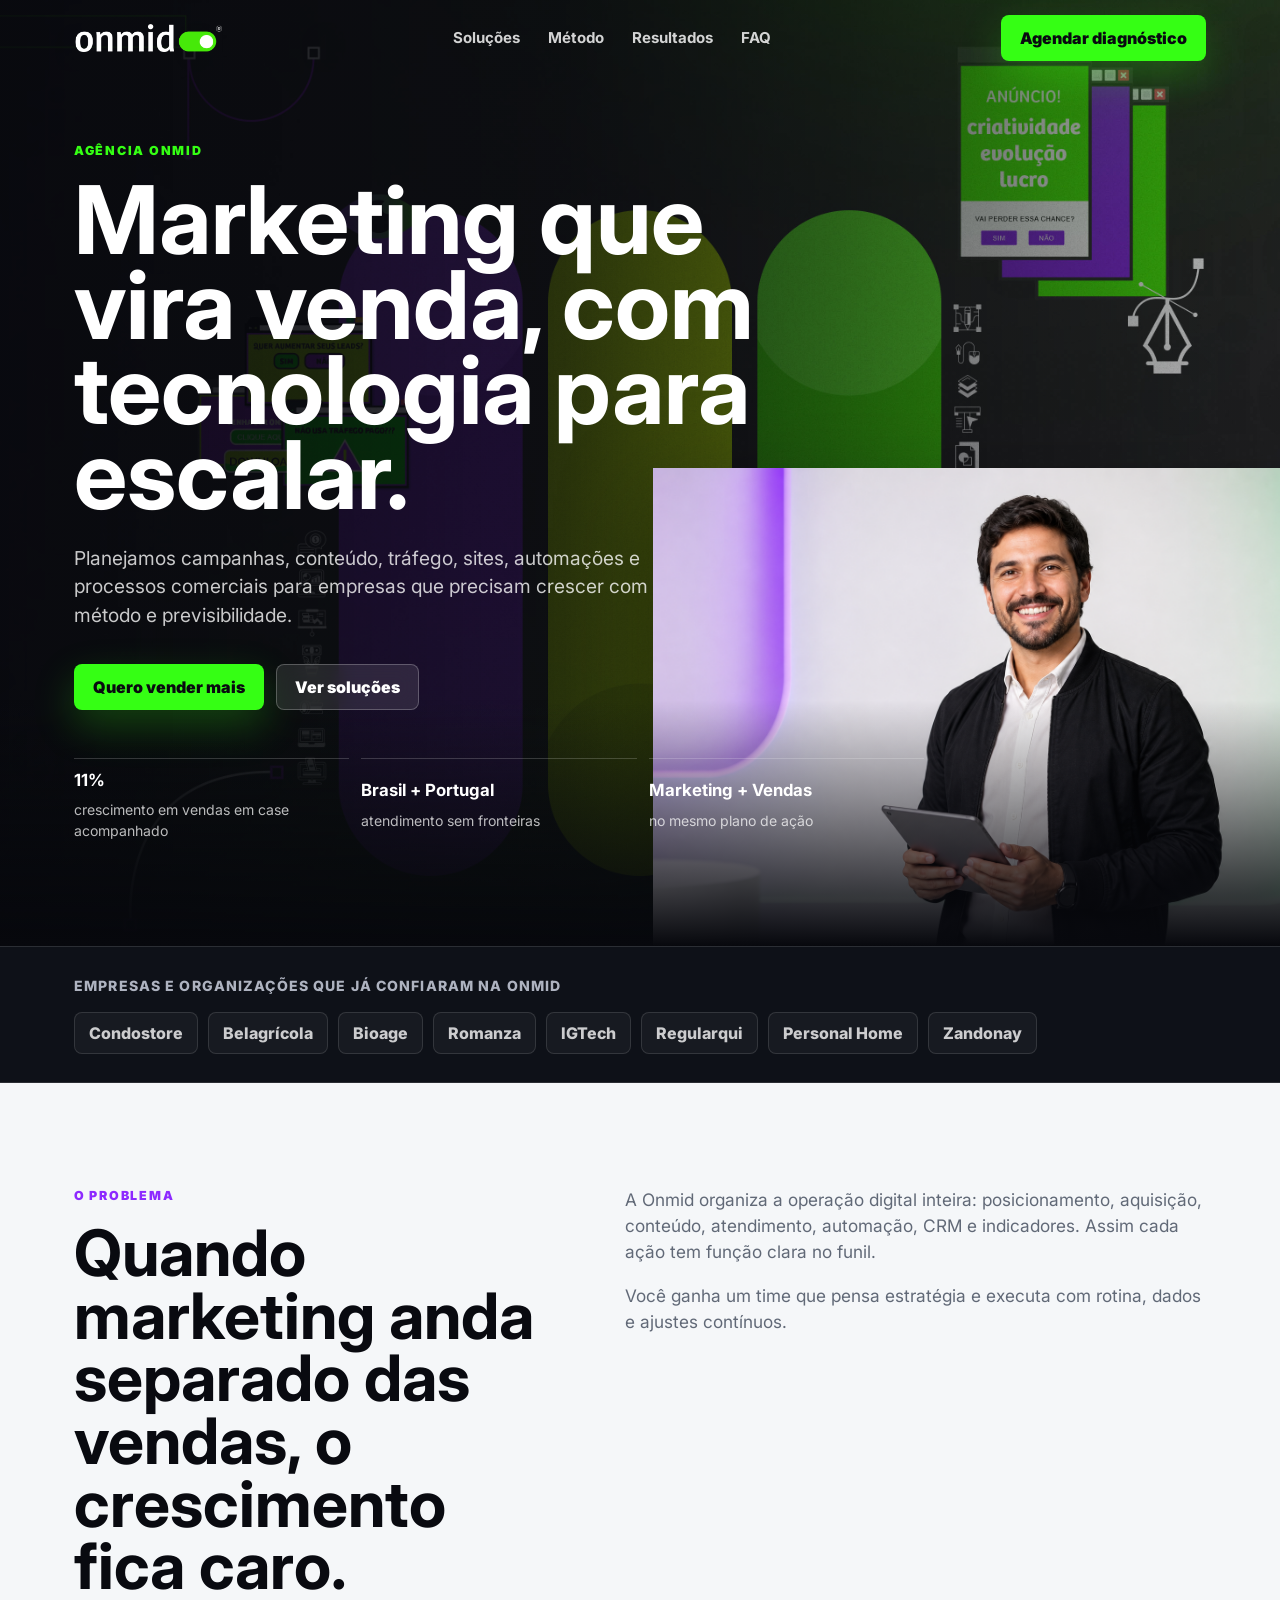
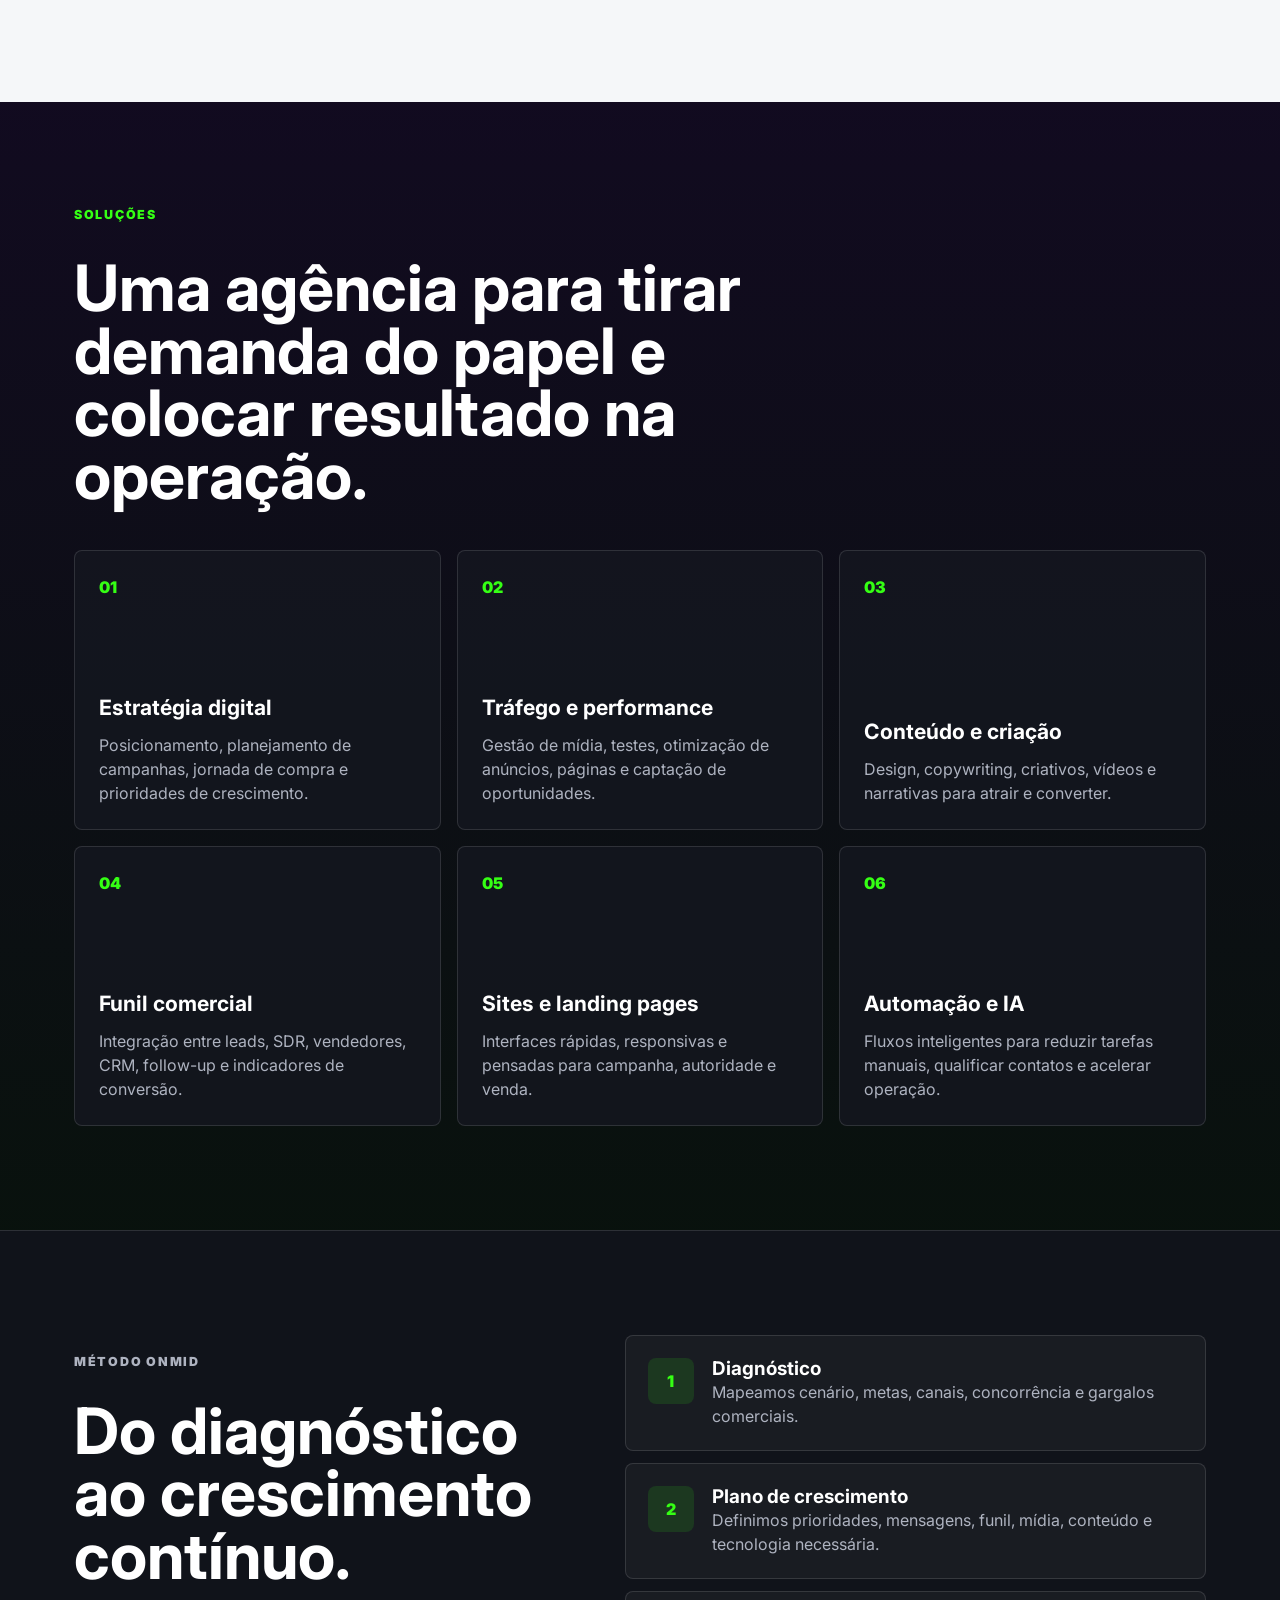
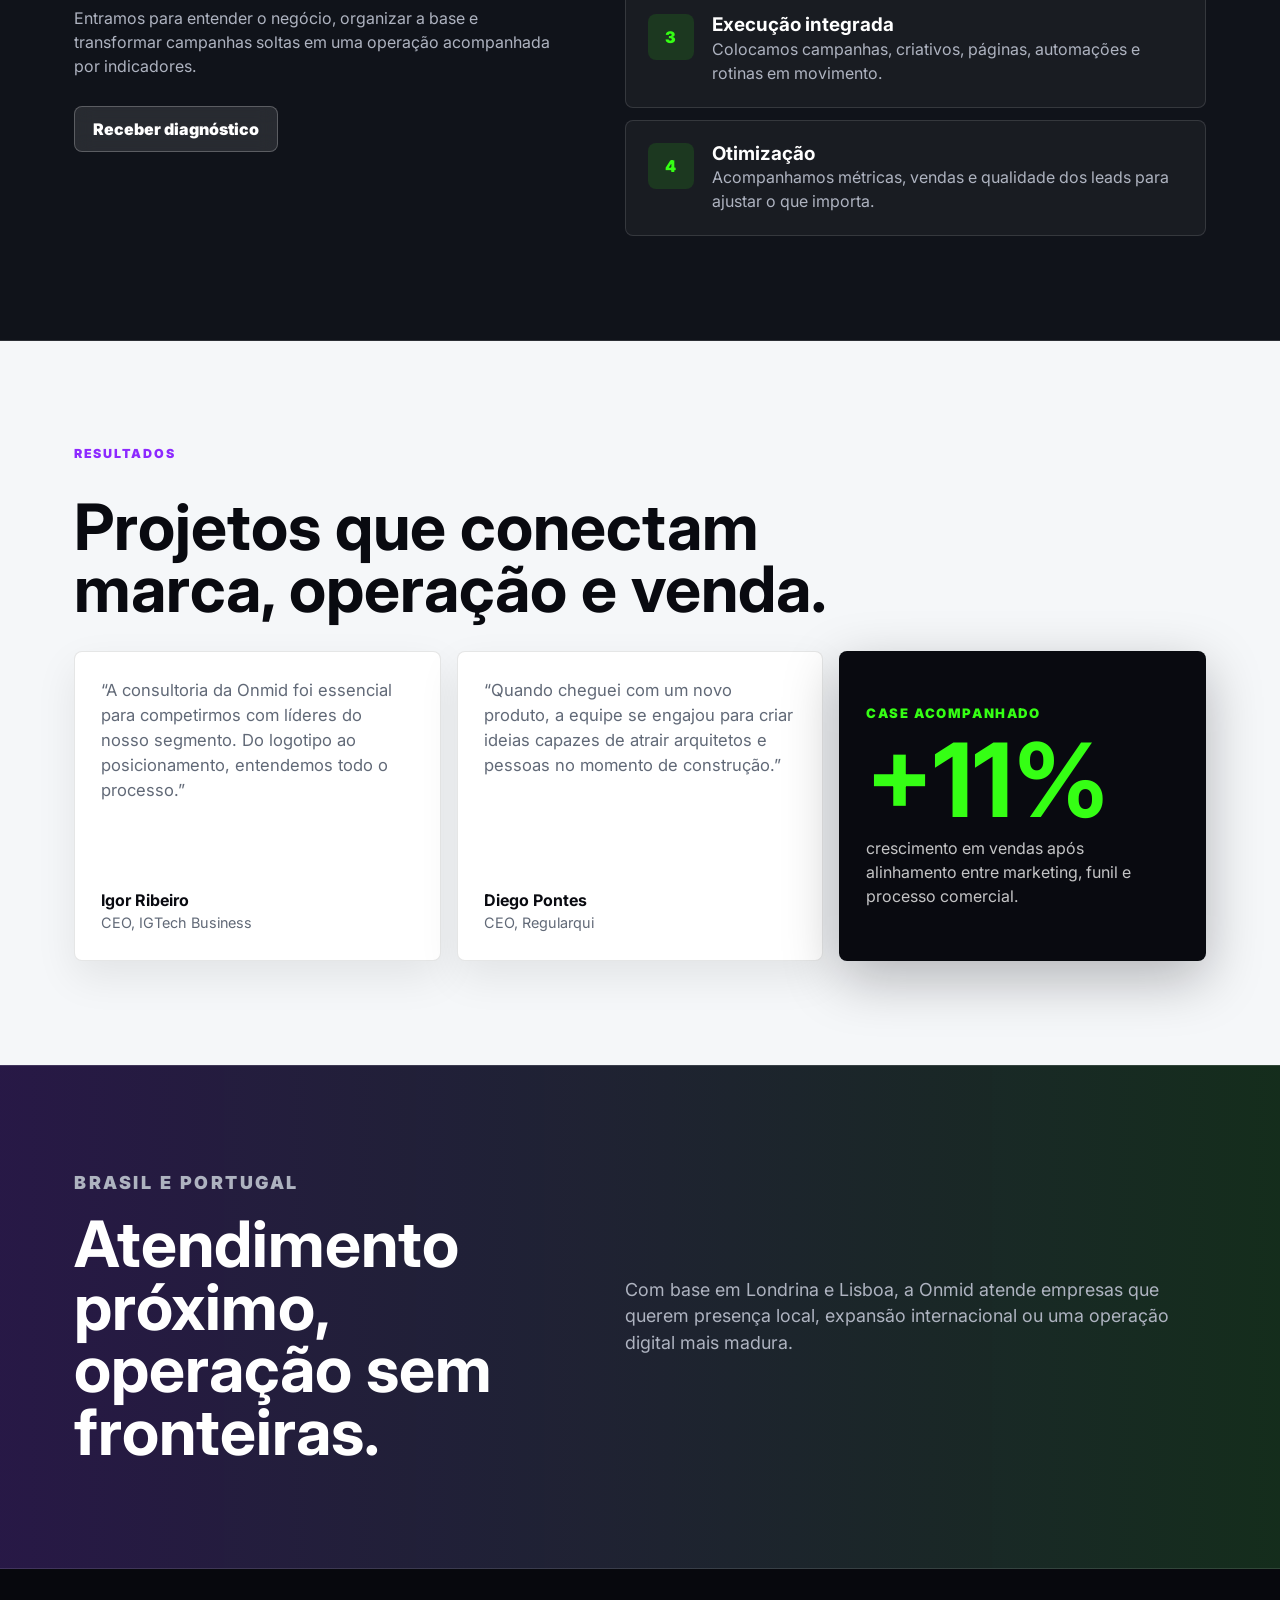
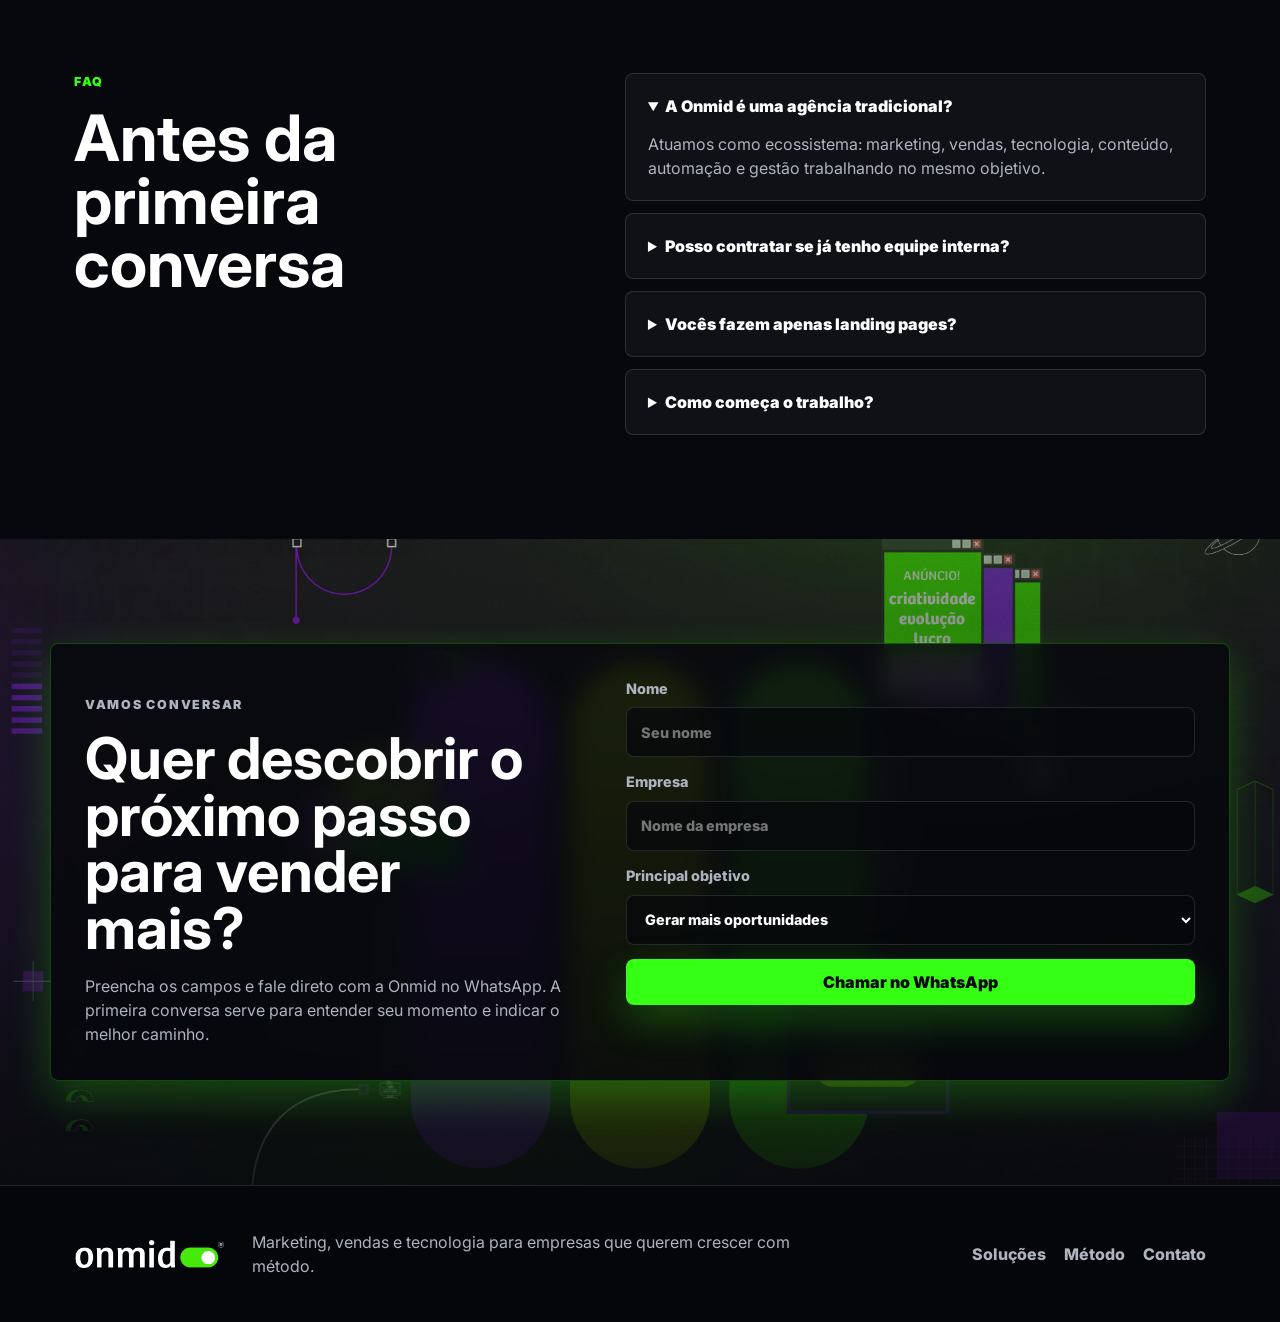
==== commit 8be08b2f: "Update Onmid landing page" ====
--- a/index.html
+++ b/index.html
@@ -3,15 +3,14 @@
   <head>
     <meta charset="utf-8">
     <meta name="viewport" content="width=device-width, initial-scale=1">
-    <title>Onmid | Marketing, Vendas e Tecnologia</title>
-    <meta name="description" content="A Onmid integra marketing, vendas e tecnologia para empresas que querem crescer com método, conteúdo, tráfego, automação e sistemas web.">
+    <title>Onmid | Agência de Marketing, Vendas e Tecnologia</title>
+    <meta name="description" content="Landing page da Onmid, agência que une marketing, vendas, tecnologia, automação e IA para empresas que querem crescer com método.">
     <link rel="preconnect" href="https://fonts.googleapis.com">
     <link rel="preconnect" href="https://fonts.gstatic.com" crossorigin>
-    <link href="https://fonts.googleapis.com/css2?family=Inter:wght@400;500;600;700;800&display=swap" rel="stylesheet">
+    <link href="https://fonts.googleapis.com/css2?family=Inter:wght@400;500;600;700;800;900&display=swap" rel="stylesheet">
     <link rel="stylesheet" href="styles.css">
   </head>
   <body>
-    <div class="scroll-progress" id="scrollProgress" aria-hidden="true"></div>
     <header class="site-header" id="siteHeader">
       <div class="container header-inner">
         <a class="brand" href="#home" aria-label="Onmid">
@@ -19,12 +18,12 @@
           <img class="brand-logo brand-logo-dark" src="assets/logo-onmid-dark.png" alt="Onmid">
         </a>
         <nav class="desktop-nav" aria-label="Navegação principal">
-          <a href="#solutions">Soluções</a>
+          <a href="#services">Soluções</a>
           <a href="#method">Método</a>
-          <a href="#cases">Cases</a>
+          <a href="#proof">Resultados</a>
           <a href="#faq">FAQ</a>
         </nav>
-        <a class="btn btn-primary header-cta" href="#contact">Agendar reunião</a>
+        <a class="btn btn-primary header-cta" href="#contact">Agendar diagnóstico</a>
         <button class="menu-button" id="menuButton" type="button" aria-label="Abrir menu" aria-expanded="false">
           <span></span>
           <span></span>
@@ -32,88 +31,38 @@
         </button>
       </div>
       <nav class="mobile-nav" id="mobileNav" aria-label="Navegação mobile">
-        <a href="#solutions">Soluções</a>
+        <a href="#services">Soluções</a>
         <a href="#method">Método</a>
-        <a href="#cases">Cases</a>
+        <a href="#proof">Resultados</a>
         <a href="#faq">FAQ</a>
-        <a class="btn btn-primary" href="#contact">Agendar reunião</a>
+        <a class="btn btn-primary" href="#contact">Agendar diagnóstico</a>
       </nav>
     </header>
 
     <main>
       <section class="hero" id="home">
-        <div class="hero-orb hero-orb-left" aria-hidden="true"></div>
-        <div class="hero-orb hero-orb-right" aria-hidden="true"></div>
-        <div class="container hero-grid">
-          <div class="hero-content">
-            <p class="hero-pretitle">Mais que uma agência de</p>
-            <h1>Marketing, vendas e tecnologia para crescer.</h1>
-            <div class="hero-underline" aria-hidden="true"></div>
-            <p class="hero-lead">A Onmid integra estratégia, performance, conteúdo, automação e operação comercial para transformar presença digital em resultado.</p>
-            <div class="hero-actions">
-              <a class="btn btn-primary" href="#contact">Falar com especialista</a>
-              <a class="btn btn-ghost" href="#method">Conhecer o método</a>
-            </div>
-          </div>
-          <div class="hero-visual" data-parallax="0.16" aria-label="Ecossistema Onmid">
-            <div class="visual-backdrop"></div>
-            <div class="visual-device">
-              <img src="assets/hero-person.png" alt="Profissional segurando tablet em ambiente tecnológico">
-            </div>
-            <div class="growth-ring">
-              <span>Growth</span>
-              <strong>OS</strong>
-            </div>
-            <div class="floating-icon icon-one">
-              <svg viewBox="0 0 24 24" aria-hidden="true"><path d="M4 18V6m0 12h16M8 14l3-3 3 2 5-6"></path></svg>
-            </div>
-            <div class="floating-icon icon-two">
-              <svg viewBox="0 0 24 24" aria-hidden="true"><path d="M12 3v18m7-14H9.5a3.5 3.5 0 0 0 0 7H15a3.5 3.5 0 0 1 0 7H5"></path></svg>
-            </div>
-            <div class="floating-icon icon-three">
-              <svg viewBox="0 0 24 24" aria-hidden="true"><path d="M12 3l7 4v5c0 4.5-3 7.5-7 9-4-1.5-7-4.5-7-9V7l7-4Z"></path><path d="m9 12 2 2 4-5"></path></svg>
-            </div>
-          </div>
-          <div class="hero-feature-row">
-            <article class="hero-feature-card">
-              <div class="feature-icon">
-                <svg viewBox="0 0 24 24" aria-hidden="true"><path d="M4 19V5m0 14h16M8 15l3-4 3 2 4-6"></path></svg>
-              </div>
-              <div>
-                <h3>Marketing e performance</h3>
-                <p>Campanhas, conteúdo, tráfego e métricas trabalhando juntos.</p>
-              </div>
-            </article>
-            <article class="hero-feature-card">
-              <div class="feature-icon">
-                <svg viewBox="0 0 24 24" aria-hidden="true"><path d="M4 7h16M7 7v13m10-13v13M6 20h12M9 11h2m2 0h2m-6 4h2m2 0h2"></path></svg>
-              </div>
-              <div>
-                <h3>Vendas e operação</h3>
-                <p>Processo comercial, CRM, qualificação e conversão.</p>
-              </div>
-            </article>
-            <article class="hero-feature-card">
-              <div class="feature-icon">
-                <svg viewBox="0 0 24 24" aria-hidden="true"><path d="M12 3l7 4v5c0 4.5-3 7.5-7 9-4-1.5-7-4.5-7-9V7l7-4Z"></path><path d="m9 12 2 2 4-5"></path></svg>
-              </div>
-              <div>
-                <h3>Sites, sistemas e IA</h3>
-                <p>Estrutura digital para automatizar e escalar.</p>
-              </div>
-            </article>
-          </div>
-          <div class="scroll-cue" aria-hidden="true">
-            <span></span>
-            desça para conhecer a operação
-          </div>
-        </div>
-      </section>
-
-      <section class="clients-section">
-        <div class="container">
-          <p class="section-kicker">Empresas e organizações que já confiaram na Onmid</p>
-          <div class="client-marquee" aria-label="Clientes Onmid">
+        <img class="hero-person" src="assets/hero-person.png" alt="" aria-hidden="true">
+        <div class="hero-shade" aria-hidden="true"></div>
+        <div class="container hero-content">
+          <p class="eyebrow">Agência Onmid</p>
+          <h1>Marketing que vira venda, com tecnologia para escalar.</h1>
+          <p class="hero-lead">Planejamos campanhas, conteúdo, tráfego, sites, automações e processos comerciais para empresas que precisam crescer com método e previsibilidade.</p>
+          <div class="hero-actions">
+            <a class="btn btn-primary" href="#contact">Quero vender mais</a>
+            <a class="btn btn-secondary" href="#services">Ver soluções</a>
+          </div>
+          <div class="hero-metrics" aria-label="Destaques da Onmid">
+            <span><strong>11%</strong> crescimento em vendas em case acompanhado</span>
+            <span><strong>Brasil + Portugal</strong> atendimento sem fronteiras</span>
+            <span><strong>Marketing + Vendas</strong> no mesmo plano de ação</span>
+          </div>
+        </div>
+      </section>
+
+      <section class="clients-section" aria-label="Clientes Onmid">
+        <div class="container clients-inner">
+          <p>Empresas e organizações que já confiaram na Onmid</p>
+          <div class="client-marquee">
             <span>Condostore</span>
             <span>Belagrícola</span>
             <span>Bioage</span>
@@ -126,126 +75,55 @@
         </div>
       </section>
 
-      <section class="metrics-section" aria-label="Indicadores Onmid">
-        <div class="container metrics-grid">
-          <article class="metric-tile">
-            <strong data-count="32" data-prefix="+" data-suffix="%">0</strong>
-            <span>pipeline em evolução nos projetos orientados por funil</span>
-          </article>
-          <article class="metric-tile">
-            <strong data-count="6">0</strong>
-            <span>etapas para sair da campanha solta e entrar em operação</span>
-          </article>
-          <article class="metric-tile">
-            <strong data-count="10" data-suffix="+">0</strong>
-            <span>frentes integradas entre marketing, vendas e tecnologia</span>
-          </article>
-          <article class="metric-tile">
-            <strong>BR/PT</strong>
-            <span>atuação para empresas no Brasil e em Portugal</span>
-          </article>
-        </div>
-      </section>
-
       <section class="section intro-section">
         <div class="container intro-grid">
           <div>
-            <p class="eyebrow">Quem somos</p>
-            <h2>Um ecossistema para transformar marketing em crescimento comercial.</h2>
+            <p class="eyebrow">O problema</p>
+            <h2>Quando marketing anda separado das vendas, o crescimento fica caro.</h2>
           </div>
           <div class="intro-copy">
-            <p>A Onmid conecta estratégia, criação, mídia, tecnologia e vendas para que cada campanha tenha direção, execução e acompanhamento real.</p>
-            <p>Nosso trabalho começa entendendo a cultura da empresa e termina ajustando o funil para vender mais com previsibilidade.</p>
-          </div>
-        </div>
-      </section>
-
-      <section class="experience-section" id="experience">
-        <div class="container experience-grid">
-          <div class="experience-copy">
-            <p class="eyebrow">Operação integrada</p>
-            <h2>Cada etapa aparece, conversa e evolui.</h2>
-            <p>Em vez de campanhas isoladas, a Onmid organiza uma jornada conectada: estratégia, aquisição, conteúdo, vendas e automação andando com a mesma leitura de dados.</p>
-          </div>
-          <div class="phone-stage" data-parallax="0.1" aria-label="Fluxo operacional Onmid">
-            <div class="phone-shell">
-              <div class="phone-top"></div>
-              <div class="phone-screen">
-                <div class="screen-pill">Onmid Growth</div>
-                <div class="screen-stat">
-                  <span>Pipeline</span>
-                  <strong>+32%</strong>
-                </div>
-                <div class="screen-bars">
-                  <span style="height: 48%"></span>
-                  <span style="height: 72%"></span>
-                  <span style="height: 38%"></span>
-                  <span style="height: 88%"></span>
-                  <span style="height: 64%"></span>
-                </div>
-                <div class="screen-card">Conteúdo aprovado</div>
-                <div class="screen-card">Tráfego em otimização</div>
-                <div class="screen-card">CRM sincronizado</div>
-              </div>
-            </div>
-          </div>
-          <div class="story-steps">
-            <article>
-              <span>01</span>
-              <h3>Diagnóstico claro</h3>
-              <p>Mapeamos marca, canais, funil, dados e gargalos antes de acelerar.</p>
-            </article>
-            <article>
-              <span>02</span>
-              <h3>Execução coordenada</h3>
-              <p>Conteúdo, mídia e vendas deixam de competir e passam a operar juntos.</p>
-            </article>
-            <article>
-              <span>03</span>
-              <h3>Melhoria contínua</h3>
-              <p>Relatórios, reuniões e testes mantêm o crescimento em movimento.</p>
-            </article>
-          </div>
-        </div>
-      </section>
-
-      <section class="section solutions" id="solutions">
+            <p>A Onmid organiza a operação digital inteira: posicionamento, aquisição, conteúdo, atendimento, automação, CRM e indicadores. Assim cada ação tem função clara no funil.</p>
+            <p>Você ganha um time que pensa estratégia e executa com rotina, dados e ajustes contínuos.</p>
+          </div>
+        </div>
+      </section>
+
+      <section class="section services" id="services">
         <div class="container">
           <div class="section-header">
-            <p class="eyebrow">O que fazemos</p>
-            <h2>Soluções para cada fase do crescimento digital</h2>
-            <p>Organizamos as demandas em frentes claras, com especialistas trabalhando juntos em vez de ações soltas.</p>
-          </div>
-          <div class="solutions-grid">
-            <article class="solution-card">
+            <p class="eyebrow">Soluções</p>
+            <h2>Uma agência para tirar demanda do papel e colocar resultado na operação.</h2>
+          </div>
+          <div class="services-grid">
+            <article class="service-card">
               <span>01</span>
-              <h3>Estratégia e gestão</h3>
-              <p>Planejamento, posicionamento, estudos mercadológicos e gestão das prioridades digitais.</p>
-            </article>
-            <article class="solution-card">
+              <h3>Estratégia digital</h3>
+              <p>Posicionamento, planejamento de campanhas, jornada de compra e prioridades de crescimento.</p>
+            </article>
+            <article class="service-card">
               <span>02</span>
-              <h3>Marketing de performance</h3>
-              <p>Campanhas, tráfego, métricas, otimização de canais e captação de oportunidades.</p>
-            </article>
-            <article class="solution-card">
+              <h3>Tráfego e performance</h3>
+              <p>Gestão de mídia, testes, otimização de anúncios, páginas e captação de oportunidades.</p>
+            </article>
+            <article class="service-card">
               <span>03</span>
               <h3>Conteúdo e criação</h3>
-              <p>Design, copywriting, vídeos e narrativas para mover audiência, marca e vendas.</p>
-            </article>
-            <article class="solution-card">
+              <p>Design, copywriting, criativos, vídeos e narrativas para atrair e converter.</p>
+            </article>
+            <article class="service-card">
               <span>04</span>
-              <h3>Integração marketing x vendas</h3>
-              <p>Método para aproximar campanhas, SDR, vendedores, CRM e conversão comercial.</p>
-            </article>
-            <article class="solution-card">
+              <h3>Funil comercial</h3>
+              <p>Integração entre leads, SDR, vendedores, CRM, follow-up e indicadores de conversão.</p>
+            </article>
+            <article class="service-card">
               <span>05</span>
-              <h3>Sites e sistemas web</h3>
-              <p>Sites, landing pages, e-commerces e sistemas alinhados à realidade do negócio.</p>
-            </article>
-            <article class="solution-card">
+              <h3>Sites e landing pages</h3>
+              <p>Interfaces rápidas, responsivas e pensadas para campanha, autoridade e venda.</p>
+            </article>
+            <article class="service-card">
               <span>06</span>
               <h3>Automação e IA</h3>
-              <p>Automações para tarefas repetitivas, atendimento, qualificação e suporte à operação.</p>
+              <p>Fluxos inteligentes para reduzir tarefas manuais, qualificar contatos e acelerar operação.</p>
             </article>
           </div>
         </div>
@@ -254,115 +132,105 @@
       <section class="section method" id="method">
         <div class="container method-grid">
           <div class="method-copy">
-            <p class="eyebrow">Nosso método</p>
-            <h2>Seis etapas para sair da campanha solta e entrar em operação.</h2>
-            <p>Um processo simples de acompanhar, pensado para alinhar expectativa, execução e performance.</p>
-            <a class="btn btn-ghost" href="#contact">Quero aplicar na minha empresa</a>
+            <p class="eyebrow">Método Onmid</p>
+            <h2>Do diagnóstico ao crescimento contínuo.</h2>
+            <p>Entramos para entender o negócio, organizar a base e transformar campanhas soltas em uma operação acompanhada por indicadores.</p>
+            <a class="btn btn-secondary" href="#contact">Receber diagnóstico</a>
           </div>
           <div class="timeline">
             <article>
               <span>1</span>
-              <h3>Kickoff</h3>
-              <p>Levantamento das demandas e alinhamento de expectativas.</p>
+              <h3>Diagnóstico</h3>
+              <p>Mapeamos cenário, metas, canais, concorrência e gargalos comerciais.</p>
             </article>
             <article>
               <span>2</span>
-              <h3>Análise e setup</h3>
-              <p>Validação de canais, contas, integrações e ferramentas.</p>
+              <h3>Plano de crescimento</h3>
+              <p>Definimos prioridades, mensagens, funil, mídia, conteúdo e tecnologia necessária.</p>
             </article>
             <article>
               <span>3</span>
-              <h3>Curadoria de conteúdo</h3>
-              <p>Calendário editorial, campanhas, design, copy e vídeo.</p>
+              <h3>Execução integrada</h3>
+              <p>Colocamos campanhas, criativos, páginas, automações e rotinas em movimento.</p>
             </article>
             <article>
               <span>4</span>
-              <h3>Laboratório de tráfego</h3>
-              <p>Testes, canais, métricas e início da captação.</p>
-            </article>
-            <article>
-              <span>5</span>
-              <h3>Performance</h3>
-              <p>Qualificação de oportunidades e acompanhamento do funil.</p>
-            </article>
-            <article>
-              <span>6</span>
-              <h3>Continuidade</h3>
-              <p>Ajustes, comparativos de mercado e evolução do processo.</p>
-            </article>
-          </div>
-        </div>
-      </section>
-
-      <section class="section cases" id="cases">
+              <h3>Otimização</h3>
+              <p>Acompanhamos métricas, vendas e qualidade dos leads para ajustar o que importa.</p>
+            </article>
+          </div>
+        </div>
+      </section>
+
+      <section class="section proof" id="proof">
         <div class="container">
-          <div class="section-header">
-            <p class="eyebrow">Clientes Onmid</p>
-            <h2>Projetos que conectam posicionamento, operação e venda.</h2>
-          </div>
-          <div class="case-grid">
-            <article class="case-card">
+          <div class="section-header compact">
+            <p class="eyebrow">Resultados</p>
+            <h2>Projetos que conectam marca, operação e venda.</h2>
+          </div>
+          <div class="proof-grid">
+            <article class="quote-card">
               <p>“A consultoria da Onmid foi essencial para competirmos com líderes do nosso segmento. Do logotipo ao posicionamento, entendemos todo o processo.”</p>
               <strong>Igor Ribeiro</strong>
               <span>CEO, IGTech Business</span>
             </article>
-            <article class="case-card">
+            <article class="quote-card">
               <p>“Quando cheguei com um novo produto, a equipe se engajou para criar ideias capazes de atrair arquitetos e pessoas no momento de construção.”</p>
               <strong>Diego Pontes</strong>
               <span>CEO, Regularqui</span>
             </article>
-            <article class="case-card featured-case">
-              <p>“Com o método da Onmid, entendemos que vendas não dependem só do marketing. Crescemos 11% em vendas.”</p>
-              <strong>Guilherme Cavalcante</strong>
-              <span>Diretor, Personal Home</span>
-            </article>
-          </div>
-        </div>
-      </section>
-
-      <section class="section border-section">
-        <div class="container location-strip">
+            <article class="result-panel">
+              <span>Case acompanhado</span>
+              <strong>+11%</strong>
+              <p>crescimento em vendas após alinhamento entre marketing, funil e processo comercial.</p>
+            </article>
+          </div>
+        </div>
+      </section>
+
+      <section class="section split-band">
+        <div class="container split-grid">
           <div>
             <p class="eyebrow">Brasil e Portugal</p>
-            <h2>Sem fronteiras para crescer.</h2>
-          </div>
-          <p>Atendimento com base em Londrina, Brasil, e Lisboa, Portugal, para empresas que querem desenvolver presença local ou internacional.</p>
+            <h2>Atendimento próximo, operação sem fronteiras.</h2>
+          </div>
+          <p>Com base em Londrina e Lisboa, a Onmid atende empresas que querem presença local, expansão internacional ou uma operação digital mais madura.</p>
         </div>
       </section>
 
       <section class="section faq" id="faq">
         <div class="container faq-grid">
           <div>
-            <p class="eyebrow">Perguntas frequentes</p>
+            <p class="eyebrow">FAQ</p>
             <h2>Antes da primeira conversa</h2>
           </div>
           <div class="faq-list">
             <details open>
-              <summary>Vocês são uma agência tradicional?</summary>
-              <p>Temos áreas de agência, mas atuamos como ecossistema: marketing, vendas, tecnologia, conteúdo, automação e gestão trabalhando no mesmo objetivo.</p>
+              <summary>A Onmid é uma agência tradicional?</summary>
+              <p>Atuamos como ecossistema: marketing, vendas, tecnologia, conteúdo, automação e gestão trabalhando no mesmo objetivo.</p>
             </details>
             <details>
-              <summary>Posso contratar já tendo equipe ou agência?</summary>
-              <p>Sim. A Onmid pode integrar, orientar e otimizar a operação atual, aproximando marketing e vendas sem exigir ruptura imediata.</p>
+              <summary>Posso contratar se já tenho equipe interna?</summary>
+              <p>Sim. Podemos apoiar, integrar e otimizar a operação atual sem exigir ruptura imediata.</p>
             </details>
             <details>
-              <summary>Existe um projeto apenas de consultoria?</summary>
-              <p>Sim. Em alguns casos estruturamos consultorias específicas para resolver gargalos pontuais em menos tempo.</p>
+              <summary>Vocês fazem apenas landing pages?</summary>
+              <p>Sim, mas também estruturamos campanhas, funis, sites, automações e sistemas quando o projeto pede uma solução completa.</p>
             </details>
             <details>
-              <summary>Vocês ajudam com SDR e qualificação?</summary>
-              <p>Sim. O processo contempla captação, qualificação, conversão e integração com parceiros e rotinas comerciais quando necessário.</p>
+              <summary>Como começa o trabalho?</summary>
+              <p>Começa com um diagnóstico para entender cenário, metas e gargalos. A partir disso desenhamos o plano de execução.</p>
             </details>
           </div>
         </div>
       </section>
 
       <section class="contact" id="contact">
-        <div class="container contact-card">
+        <div class="container contact-grid">
           <div>
             <p class="eyebrow">Vamos conversar</p>
-            <h2>Pronto para elevar os resultados da sua empresa?</h2>
-            <p>Agende uma reunião e descubra como a Onmid pode organizar seu crescimento digital com método e execução.</p>
+            <h2>Quer descobrir o próximo passo para vender mais?</h2>
+            <p>Preencha os campos e fale direto com a Onmid no WhatsApp. A primeira conversa serve para entender seu momento e indicar o melhor caminho.</p>
           </div>
           <form class="contact-form" id="contactForm">
             <label>
@@ -378,7 +246,7 @@
               <select id="goal" name="goal">
                 <option>Gerar mais oportunidades</option>
                 <option>Integrar marketing e vendas</option>
-                <option>Criar site ou sistema</option>
+                <option>Criar site ou landing page</option>
                 <option>Automatizar processos com IA</option>
                 <option>Reposicionar minha marca</option>
               </select>
@@ -392,16 +260,14 @@
     <footer class="footer">
       <div class="container footer-inner">
         <img src="assets/logo-onmid-white.png" alt="Onmid">
-        <p>Marketing de forma leve e descomplicada, com processos bem definidos e uma visão: vender mais.</p>
+        <p>Marketing, vendas e tecnologia para empresas que querem crescer com método.</p>
         <div class="footer-links">
-          <a href="#solutions">Soluções</a>
+          <a href="#services">Soluções</a>
           <a href="#method">Método</a>
           <a href="#contact">Contato</a>
         </div>
       </div>
     </footer>
-
-    <a class="mobile-sticky-cta" href="#contact">Agendar reunião</a>
 
     <script src="script.js"></script>
   </body>
--- a/styles.css
+++ b/styles.css
@@ -1,22 +1,20 @@
 :root {
-  --bg: #08090e;
-  --bg-soft: #11131b;
-  --surface: #171922;
-  --surface-strong: #20232e;
+  --bg: #07080d;
+  --ink: #090a10;
   --text: #ffffff;
-  --muted: #a7abba;
-  --line: rgba(255, 255, 255, 0.1);
+  --muted: #aeb3c0;
+  --body: #616977;
+  --line: rgba(255, 255, 255, 0.12);
+  --dark-line: rgba(9, 10, 16, 0.1);
+  --surface: #151820;
+  --surface-strong: #202530;
   --green: #35ff14;
   --lime: #d7ff25;
   --purple: #8d29ff;
-  --danger: #ff424d;
+  --paper: #f5f7f9;
   --radius: 8px;
-  --shadow-green: 0 0 24px rgba(53, 255, 20, 0.36);
-  --shadow-purple: 0 0 24px rgba(141, 41, 255, 0.3);
-  --light-bg: #ffffff;
-  --ink: #08090e;
-  --soft-gray: #f1f2f4;
-  --body-gray: #6f7482;
+  --shadow-green: 0 16px 42px rgba(53, 255, 20, 0.24);
+  --shadow-dark: 0 18px 55px rgba(7, 8, 13, 0.28);
 }
 
 * {
@@ -30,15 +28,11 @@
 body {
   margin: 0;
   min-height: 100vh;
-  background:
-    radial-gradient(circle at 15% 12%, rgba(53, 255, 20, 0.14), transparent 30%),
-    radial-gradient(circle at 88% 8%, rgba(141, 41, 255, 0.16), transparent 28%),
-    radial-gradient(circle at 75% 82%, rgba(215, 255, 37, 0.08), transparent 26%),
-    var(--bg);
+  overflow-x: hidden;
+  background: var(--bg);
   color: var(--text);
   font-family: Inter, system-ui, -apple-system, BlinkMacSystemFont, "Segoe UI", sans-serif;
   line-height: 1.5;
-  overflow-x: hidden;
 }
 
 body.menu-open {
@@ -79,16 +73,16 @@
   right: 0;
   z-index: 20;
   border-bottom: 1px solid transparent;
-  transition: background 0.25s ease, border-color 0.25s ease;
-  color: var(--ink);
+  color: var(--text);
+  transition: background 0.25s ease, border-color 0.25s ease, box-shadow 0.25s ease;
 }
 
 .site-header.scrolled,
 .site-header.open {
-  background: rgba(255, 255, 255, 0.92);
-  border-color: rgba(8, 9, 14, 0.08);
+  background: rgba(7, 8, 13, 0.9);
+  border-color: var(--line);
+  box-shadow: 0 12px 36px rgba(7, 8, 13, 0.2);
   backdrop-filter: blur(16px);
-  box-shadow: 0 12px 40px rgba(8, 9, 14, 0.08);
 }
 
 .header-inner {
@@ -100,26 +94,22 @@
 }
 
 .brand {
+  width: 148px;
   display: inline-flex;
   align-items: center;
-  width: 150px;
-}
-
-.brand-logo-light {
+}
+
+.brand-logo-dark {
   display: none;
-}
-
-.brand-logo-dark {
-  display: block;
 }
 
 .desktop-nav {
   display: flex;
   align-items: center;
   gap: 28px;
-  color: var(--ink);
+  color: rgba(255, 255, 255, 0.82);
   font-size: 0.94rem;
-  font-weight: 600;
+  font-weight: 700;
 }
 
 .desktop-nav a {
@@ -127,7 +117,7 @@
 }
 
 .desktop-nav a:hover {
-  color: var(--purple);
+  color: var(--green);
 }
 
 .btn {
@@ -139,7 +129,7 @@
   border: 1px solid transparent;
   border-radius: var(--radius);
   padding: 0 18px;
-  font-weight: 800;
+  font-weight: 900;
   letter-spacing: 0;
   transition: transform 0.2s ease, box-shadow 0.2s ease, background 0.2s ease, border-color 0.2s ease;
 }
@@ -150,7 +140,7 @@
 
 .btn-primary {
   background: var(--green);
-  color: var(--bg);
+  color: var(--ink);
   box-shadow: var(--shadow-green);
 }
 
@@ -158,14 +148,15 @@
   background: var(--lime);
 }
 
-.btn-ghost {
-  background: var(--soft-gray);
-  border-color: transparent;
-  color: var(--ink);
-}
-
-.btn-ghost:hover {
-  border-color: rgba(141, 41, 255, 0.22);
+.btn-secondary {
+  border-color: rgba(255, 255, 255, 0.24);
+  background: rgba(255, 255, 255, 0.1);
+  color: var(--text);
+  backdrop-filter: blur(10px);
+}
+
+.btn-secondary:hover {
+  border-color: rgba(53, 255, 20, 0.5);
 }
 
 .menu-button {
@@ -175,9 +166,9 @@
   flex-direction: column;
   justify-content: center;
   gap: 5px;
-  border: 1px solid rgba(8, 9, 14, 0.08);
+  border: 1px solid rgba(255, 255, 255, 0.18);
   border-radius: var(--radius);
-  background: var(--soft-gray);
+  background: rgba(255, 255, 255, 0.08);
 }
 
 .menu-button span {
@@ -185,7 +176,7 @@
   height: 2px;
   margin: 0 auto;
   border-radius: 999px;
-  background: var(--ink);
+  background: var(--text);
   transition: transform 0.2s ease, opacity 0.2s ease;
 }
 
@@ -207,50 +198,45 @@
 
 .hero {
   position: relative;
-  min-height: 100svh;
+  min-height: 92svh;
   display: flex;
   align-items: center;
-  padding: 118px 0 48px;
-  background: var(--light-bg);
-  color: var(--ink);
+  padding: 118px 0 96px;
   overflow: hidden;
-}
-
-.hero-orb {
+  background:
+    linear-gradient(90deg, rgba(7, 8, 13, 0.94) 0%, rgba(7, 8, 13, 0.82) 44%, rgba(7, 8, 13, 0.28) 100%),
+    url("assets/wallpaper-onmid.jpg") center / cover;
+}
+
+.hero-person {
   position: absolute;
-  width: 142px;
-  height: 142px;
-  border-radius: 50%;
-  background: #ffffff;
-  box-shadow: 0 18px 48px rgba(8, 9, 14, 0.18);
+  right: max(-90px, calc((100vw - 1180px) / 2 - 160px));
+  bottom: 0;
+  width: min(56vw, 790px);
+  min-width: 520px;
   z-index: 1;
-}
-
-.hero-orb-left {
-  top: -38px;
-  left: -48px;
-}
-
-.hero-orb-right {
-  right: -54px;
-  top: 34%;
-}
-
-.hero-grid {
+  filter: drop-shadow(0 28px 48px rgba(0, 0, 0, 0.3));
+}
+
+.hero-shade {
+  position: absolute;
+  inset: auto 0 0;
+  height: 26%;
+  background: linear-gradient(180deg, rgba(7, 8, 13, 0), var(--bg));
+  z-index: 2;
+}
+
+.hero-content {
   position: relative;
-  z-index: 2;
-  display: grid;
-  grid-template-columns: minmax(0, 0.86fr) minmax(420px, 1.14fr);
-  gap: 46px;
-  align-items: center;
-}
-
-.eyebrow,
-.section-kicker {
-  margin: 0 0 14px;
+  z-index: 3;
+  padding-top: 24px;
+}
+
+.eyebrow {
+  margin: 0 0 16px;
   color: var(--green);
   font-size: 0.78rem;
-  font-weight: 800;
+  font-weight: 900;
   letter-spacing: 0.14em;
   text-transform: uppercase;
 }
@@ -263,51 +249,30 @@
 }
 
 h1 {
-  max-width: 620px;
-  font-size: clamp(3.4rem, 6vw, 6.1rem);
-  line-height: 0.92;
-  letter-spacing: -0.07em;
-  text-transform: none;
+  max-width: 720px;
+  font-size: clamp(3.4rem, 7.4vw, 7rem);
+  line-height: 0.9;
+  letter-spacing: 0;
 }
 
 h2 {
-  max-width: 780px;
-  font-size: clamp(2.2rem, 5vw, 4.6rem);
-  line-height: 0.96;
-  letter-spacing: -0.06em;
+  max-width: 820px;
+  font-size: clamp(2.1rem, 5vw, 4.4rem);
+  line-height: 0.98;
+  letter-spacing: 0;
 }
 
 h3 {
-  font-size: 1.1rem;
-  line-height: 1.15;
-  letter-spacing: -0.02em;
+  font-size: 1.18rem;
+  line-height: 1.18;
+  letter-spacing: 0;
 }
 
 .hero-lead {
-  max-width: 590px;
-  margin-top: 24px;
-  color: var(--body-gray);
-  font-size: clamp(1rem, 1.45vw, 1.18rem);
-}
-
-.hero-pretitle {
-  margin: 0 0 14px;
-  color: var(--ink);
-  font-size: clamp(1.08rem, 2vw, 1.45rem);
-  font-weight: 600;
-}
-
-.hero-pretitle::after {
-  content: " crescimento";
-  color: var(--green);
-}
-
-.hero-underline {
-  width: min(100%, 330px);
-  height: 7px;
-  margin-top: 24px;
-  border-radius: 999px;
-  background: var(--green);
+  max-width: 610px;
+  margin-top: 26px;
+  color: rgba(255, 255, 255, 0.78);
+  font-size: clamp(1rem, 1.5vw, 1.2rem);
 }
 
 .hero-actions {
@@ -317,219 +282,99 @@
   margin-top: 34px;
 }
 
-.hero-visual {
+.hero-metrics {
+  max-width: 850px;
+  display: grid;
+  grid-template-columns: repeat(3, minmax(0, 1fr));
+  gap: 12px;
+  margin-top: 48px;
+}
+
+.hero-metrics span {
+  min-height: 92px;
+  display: flex;
+  flex-direction: column;
+  justify-content: center;
+  gap: 6px;
+  border-top: 1px solid rgba(255, 255, 255, 0.18);
+  color: rgba(255, 255, 255, 0.72);
+  font-size: 0.88rem;
+}
+
+.hero-metrics strong {
+  color: var(--text);
+  font-size: 1.05rem;
+}
+
+.clients-section {
   position: relative;
-  min-height: 555px;
-}
-
-.visual-backdrop {
-  position: absolute;
-  inset: 38px 0 76px 36px;
-  border-radius: 70px 0 0 70px;
-  background:
-    linear-gradient(135deg, rgba(141, 41, 255, 0.86), rgba(53, 255, 20, 0.44)),
-    url("assets/wallpaper-onmid.jpg") center / cover;
-  box-shadow: 0 26px 70px rgba(141, 41, 255, 0.25);
-  overflow: hidden;
-}
-
-.visual-backdrop::after {
-  content: "";
-  position: absolute;
-  inset: 0;
-  background: rgba(141, 41, 255, 0.32);
-}
-
-.visual-device {
-  position: absolute;
-  right: 7%;
-  bottom: 30px;
-  width: min(76%, 470px);
-  aspect-ratio: 0.9;
-  border-radius: 999px 999px 18px 18px;
-  background: #ffffff;
-  padding: 12px;
-  box-shadow: 0 22px 60px rgba(8, 9, 14, 0.22);
-  overflow: hidden;
-}
-
-.visual-device img {
-  width: 100%;
-  height: 100%;
-  border-radius: 999px 999px 12px 12px;
-  object-fit: cover;
-  object-position: 58% center;
-}
-
-.visual-device::after {
-  content: "";
-  position: absolute;
-  inset: 12px;
-  border-radius: 999px 999px 12px 12px;
-  background: linear-gradient(180deg, rgba(8, 9, 14, 0.06), rgba(8, 9, 14, 0.58));
-}
-
-.growth-ring {
-  position: absolute;
-  left: 12%;
-  top: 28%;
-  width: 132px;
-  height: 132px;
-  display: grid;
-  place-items: center;
-  border-radius: 50%;
-  background: #ffffff;
-  box-shadow: 0 18px 46px rgba(8, 9, 14, 0.2);
-  color: var(--ink);
-  text-align: center;
-}
-
-.growth-ring span,
-.growth-ring strong {
-  grid-column: 1;
-  grid-row: 1;
-}
-
-.growth-ring span {
-  transform: translateY(-12px);
-  color: var(--body-gray);
-  font-size: 0.75rem;
+  z-index: 4;
+  padding: 28px 0;
+  border-block: 1px solid var(--line);
+  background: #0e1118;
+}
+
+.clients-inner {
+  display: grid;
+  gap: 16px;
+}
+
+.clients-inner > p {
+  color: var(--muted);
+  font-size: 0.88rem;
   font-weight: 800;
   text-transform: uppercase;
   letter-spacing: 0.08em;
 }
 
-.growth-ring strong {
-  transform: translateY(12px);
-  color: var(--purple);
-  font-size: 2.2rem;
-  line-height: 1;
-}
-
-.floating-icon {
-  position: absolute;
-  z-index: 3;
-  width: 58px;
-  height: 58px;
-  display: grid;
-  place-items: center;
-  border: 3px solid rgba(255, 255, 255, 0.8);
-  border-radius: 50%;
-  background: #103b5f;
-  color: var(--green);
-  box-shadow: 0 12px 28px rgba(8, 9, 14, 0.18);
-}
-
-.floating-icon svg,
-.feature-icon svg {
-  width: 26px;
-  height: 26px;
-  fill: none;
-  stroke: currentColor;
-  stroke-width: 2;
-  stroke-linecap: round;
-  stroke-linejoin: round;
-}
-
-.icon-one {
-  right: 39%;
-  top: 34%;
-}
-
-.icon-two {
-  right: 22%;
-  top: 46%;
-}
-
-.icon-three {
-  right: 35%;
-  top: 60%;
-}
-
-.hero-feature-row {
-  grid-column: 1 / -1;
-  display: grid;
-  grid-template-columns: repeat(3, minmax(0, 1fr));
-  gap: 28px;
-  margin-top: -42px;
-}
-
-.hero-feature-card {
-  min-height: 118px;
-  display: grid;
-  grid-template-columns: 64px 1fr;
-  gap: 18px;
-  align-items: center;
-  padding: 20px 24px;
-  border-radius: 999px;
-  background: #ffffff;
-  box-shadow: 0 18px 42px rgba(8, 9, 14, 0.18);
-}
-
-.feature-icon {
-  width: 58px;
-  height: 58px;
-  display: grid;
-  place-items: center;
-  border-radius: 16px;
-  color: var(--purple);
-  background: rgba(141, 41, 255, 0.1);
-}
-
-.hero-feature-card h3 {
-  color: var(--ink);
-  font-size: 1.05rem;
-}
-
-.hero-feature-card p {
-  margin-top: 6px;
-  color: var(--body-gray);
-  font-size: 0.83rem;
-}
-
-.clients-section {
-  padding: 34px 0;
-  border-block: 1px solid var(--line);
-  background: rgba(17, 19, 27, 0.74);
-}
-
 .client-marquee {
   display: flex;
   flex-wrap: wrap;
-  gap: 12px;
+  gap: 10px;
 }
 
 .client-marquee span {
-  min-height: 44px;
+  min-height: 42px;
   display: inline-flex;
   align-items: center;
   border: 1px solid var(--line);
   border-radius: var(--radius);
-  padding: 0 16px;
-  color: var(--muted);
-  background: rgba(255, 255, 255, 0.035);
-  font-weight: 700;
+  padding: 0 14px;
+  color: rgba(255, 255, 255, 0.78);
+  background: rgba(255, 255, 255, 0.04);
+  font-weight: 800;
 }
 
 .section {
   padding: 104px 0;
+}
+
+.intro-section,
+.proof {
+  background: var(--paper);
+  color: var(--ink);
+}
+
+.intro-section .eyebrow,
+.proof .eyebrow {
+  color: var(--purple);
 }
 
 .intro-grid,
 .method-grid,
 .faq-grid,
-.location-strip,
-.contact-card {
-  display: grid;
-  grid-template-columns: minmax(0, 0.9fr) minmax(0, 1.1fr);
-  gap: 54px;
+.split-grid,
+.contact-grid {
+  display: grid;
+  grid-template-columns: minmax(0, 0.92fr) minmax(0, 1.08fr);
+  gap: 56px;
   align-items: start;
 }
 
 .intro-copy {
   display: grid;
   gap: 18px;
-  color: var(--muted);
+  color: var(--body);
   font-size: 1.08rem;
 }
 
@@ -539,66 +384,69 @@
   margin-bottom: 42px;
 }
 
-.section-header p:last-child {
-  max-width: 620px;
-  color: var(--muted);
-  font-size: 1.05rem;
-}
-
-.solutions-grid {
+.section-header.compact {
+  margin-bottom: 30px;
+}
+
+.services {
+  background:
+    linear-gradient(180deg, rgba(141, 41, 255, 0.08), rgba(53, 255, 20, 0.04)),
+    var(--bg);
+}
+
+.services-grid,
+.proof-grid {
   display: grid;
   grid-template-columns: repeat(3, minmax(0, 1fr));
   gap: 16px;
 }
 
-.solution-card,
-.case-card,
+.service-card,
+.quote-card,
+.result-panel,
 .timeline article,
 .faq-list details {
-  border: 1px solid var(--line);
   border-radius: var(--radius);
-  background: rgba(23, 25, 34, 0.72);
-}
-
-.solution-card {
-  min-height: 260px;
+}
+
+.service-card {
+  min-height: 280px;
   display: flex;
   flex-direction: column;
+  border: 1px solid var(--line);
   padding: 24px;
+  background: rgba(21, 24, 32, 0.78);
   transition: transform 0.2s ease, border-color 0.2s ease;
 }
 
-.solution-card:hover {
+.service-card:hover {
   transform: translateY(-4px);
-  border-color: rgba(53, 255, 20, 0.45);
-}
-
-.solution-card span,
+  border-color: rgba(53, 255, 20, 0.46);
+}
+
+.service-card span,
 .timeline span {
   color: var(--green);
   font-weight: 900;
 }
 
-.solution-card h3 {
+.service-card h3 {
   margin-top: auto;
   margin-bottom: 12px;
   font-size: 1.32rem;
 }
 
-.solution-card p,
+.service-card p,
 .timeline p,
-.case-card p,
 .faq-list p,
-.location-strip p,
-.contact-card p {
+.split-grid p,
+.contact-grid p {
   color: var(--muted);
 }
 
 .method {
-  background:
-    linear-gradient(180deg, rgba(141, 41, 255, 0.08), rgba(53, 255, 20, 0.05)),
-    rgba(17, 19, 27, 0.58);
   border-block: 1px solid var(--line);
+  background: #10131a;
 }
 
 .method-copy {
@@ -607,7 +455,7 @@
 }
 
 .method-copy p {
-  max-width: 480px;
+  max-width: 500px;
   margin: 18px 0 28px;
   color: var(--muted);
 }
@@ -619,84 +467,110 @@
 
 .timeline article {
   display: grid;
-  grid-template-columns: 44px 1fr;
+  grid-template-columns: 46px 1fr;
   column-gap: 18px;
+  border: 1px solid var(--line);
   padding: 22px;
+  background: rgba(255, 255, 255, 0.04);
 }
 
 .timeline span {
   grid-row: span 2;
-  width: 44px;
-  height: 44px;
+  width: 46px;
+  height: 46px;
   display: grid;
   place-items: center;
   border-radius: var(--radius);
   background: rgba(53, 255, 20, 0.12);
 }
 
-.case-grid {
-  display: grid;
-  grid-template-columns: repeat(3, minmax(0, 1fr));
-  gap: 16px;
-}
-
-.case-card {
-  min-height: 300px;
+.quote-card,
+.result-panel {
+  min-height: 310px;
   display: flex;
   flex-direction: column;
+  border: 1px solid var(--dark-line);
   padding: 26px;
-}
-
-.case-card p {
-  font-size: 1.05rem;
-}
-
-.case-card strong {
+  background: #ffffff;
+  box-shadow: 0 16px 42px rgba(9, 10, 16, 0.08);
+}
+
+.quote-card p {
+  color: var(--body);
+  font-size: 1.04rem;
+}
+
+.quote-card strong {
   margin-top: auto;
-  padding-top: 28px;
-}
-
-.case-card span {
-  color: var(--muted);
+  padding-top: 30px;
+}
+
+.quote-card span {
+  color: var(--body);
   font-size: 0.9rem;
 }
 
-.featured-case {
-  background: linear-gradient(135deg, rgba(141, 41, 255, 0.86), rgba(23, 25, 34, 0.86));
-  box-shadow: var(--shadow-purple);
-}
-
-.featured-case p,
-.featured-case span {
-  color: rgba(255, 255, 255, 0.82);
-}
-
-.border-section {
+.result-panel {
+  justify-content: center;
+  background: var(--ink);
+  color: var(--text);
+  box-shadow: var(--shadow-dark);
+}
+
+.result-panel span {
+  color: var(--green);
+  font-size: 0.82rem;
+  font-weight: 900;
+  text-transform: uppercase;
+  letter-spacing: 0.12em;
+}
+
+.result-panel strong {
+  margin: 12px 0;
+  font-size: clamp(4rem, 8vw, 7rem);
+  line-height: 0.86;
+  color: var(--green);
+}
+
+.result-panel p {
+  max-width: 320px;
+  color: rgba(255, 255, 255, 0.76);
+}
+
+.split-band {
   border-block: 1px solid var(--line);
-  background: rgba(17, 19, 27, 0.7);
-}
-
-.location-strip {
+  background:
+    linear-gradient(90deg, rgba(141, 41, 255, 0.18), rgba(53, 255, 20, 0.1)),
+    #11151d;
+}
+
+.split-grid {
   align-items: center;
 }
 
-.location-strip p {
+.split-grid p {
   font-size: 1.12rem;
 }
 
+.faq {
+  background: var(--bg);
+}
+
 .faq-list {
   display: grid;
   gap: 12px;
 }
 
 .faq-list details {
+  border: 1px solid var(--line);
   padding: 20px 22px;
+  background: rgba(255, 255, 255, 0.04);
 }
 
 .faq-list summary {
   color: var(--text);
   cursor: pointer;
-  font-weight: 800;
+  font-weight: 900;
 }
 
 .faq-list p {
@@ -705,23 +579,25 @@
 
 .contact {
   padding: 104px 0;
-}
-
-.contact-card {
+  background:
+    linear-gradient(180deg, rgba(7, 8, 13, 0.32), rgba(7, 8, 13, 0.9)),
+    url("assets/wallpaper-onmid.jpg") center / cover;
+}
+
+.contact-grid {
   padding: 34px;
-  border: 1px solid rgba(53, 255, 20, 0.25);
+  border: 1px solid rgba(53, 255, 20, 0.26);
   border-radius: var(--radius);
-  background:
-    radial-gradient(circle at 20% 20%, rgba(53, 255, 20, 0.14), transparent 34%),
-    rgba(23, 25, 34, 0.82);
+  background: rgba(7, 8, 13, 0.82);
   box-shadow: var(--shadow-green);
-}
-
-.contact-card h2 {
+  backdrop-filter: blur(12px);
+}
+
+.contact-grid h2 {
   font-size: clamp(2rem, 4.5vw, 4rem);
 }
 
-.contact-card p {
+.contact-grid p {
   max-width: 560px;
   margin-top: 18px;
 }
@@ -736,17 +612,17 @@
   gap: 8px;
   color: var(--muted);
   font-size: 0.9rem;
-  font-weight: 700;
+  font-weight: 800;
 }
 
 .contact-form input,
 .contact-form select {
   width: 100%;
-  min-height: 48px;
+  min-height: 50px;
   border: 1px solid var(--line);
   border-radius: var(--radius);
   padding: 0 14px;
-  background: rgba(8, 9, 14, 0.72);
+  background: rgba(7, 8, 13, 0.76);
   color: var(--text);
   outline: none;
 }
@@ -783,7 +659,7 @@
   display: flex;
   gap: 18px;
   color: var(--muted);
-  font-weight: 700;
+  font-weight: 800;
 }
 
 .footer-links a:hover {
@@ -808,8 +684,8 @@
     display: grid;
     gap: 4px;
     padding: 18px 24px 24px;
-    border-bottom: 1px solid rgba(8, 9, 14, 0.08);
-    background: rgba(255, 255, 255, 0.98);
+    border-bottom: 1px solid var(--line);
+    background: rgba(7, 8, 13, 0.96);
     transform: translateY(-120%);
     opacity: 0;
     pointer-events: none;
@@ -828,42 +704,42 @@
     align-items: center;
     border-radius: var(--radius);
     padding: 0 12px;
-    color: var(--ink);
-    font-weight: 800;
+    color: var(--text);
+    font-weight: 900;
   }
 
   .mobile-nav .btn {
     margin-top: 8px;
-    color: var(--bg);
-  }
-
-  .hero-grid,
+    color: var(--ink);
+  }
+
+  .hero {
+    min-height: auto;
+    padding: 112px 0 74px;
+  }
+
+  .hero-person {
+    right: -170px;
+    width: 640px;
+    min-width: 0;
+    opacity: 0.34;
+  }
+
+  .hero-metrics,
   .intro-grid,
   .method-grid,
   .faq-grid,
-  .location-strip,
-  .contact-card {
+  .split-grid,
+  .contact-grid {
     grid-template-columns: 1fr;
-  }
-
-  .hero-visual {
-    max-width: 620px;
-    width: 100%;
-    min-height: 500px;
-    margin: 0 auto;
-  }
-
-  .hero-feature-row {
-    grid-template-columns: 1fr;
-    margin-top: 0;
   }
 
   .method-copy {
     position: static;
   }
 
-  .solutions-grid,
-  .case-grid {
+  .services-grid,
+  .proof-grid {
     grid-template-columns: repeat(2, minmax(0, 1fr));
   }
 
@@ -881,12 +757,19 @@
     width: 128px;
   }
 
+  h1 {
+    font-size: clamp(3rem, 15vw, 4.8rem);
+  }
+
   .hero {
-    padding-top: 106px;
-  }
-
-  h1 {
-    font-size: clamp(3.3rem, 14vw, 5.2rem);
+    padding-top: 102px;
+    background-position: 58% center;
+  }
+
+  .hero-person {
+    right: -230px;
+    width: 590px;
+    opacity: 0.24;
   }
 
   .hero-actions,
@@ -895,57 +778,17 @@
     align-items: stretch;
   }
 
-  .solutions-grid,
-  .case-grid {
+  .hero-metrics {
+    margin-top: 38px;
+  }
+
+  .hero-metrics span {
+    min-height: 74px;
+  }
+
+  .services-grid,
+  .proof-grid {
     grid-template-columns: 1fr;
-  }
-
-  .hero-visual {
-    min-height: 420px;
-  }
-
-  .visual-backdrop {
-    inset: 32px -18px 74px 0;
-    border-radius: 48px 0 0 48px;
-  }
-
-  .visual-device {
-    right: 2%;
-    width: min(76%, 340px);
-  }
-
-  .growth-ring {
-    left: 2%;
-    top: 26%;
-    width: 106px;
-    height: 106px;
-  }
-
-  .growth-ring strong {
-    font-size: 1.8rem;
-  }
-
-  .floating-icon {
-    width: 48px;
-    height: 48px;
-  }
-
-  .floating-icon svg,
-  .feature-icon svg {
-    width: 22px;
-    height: 22px;
-  }
-
-  .hero-feature-card {
-    grid-template-columns: 54px 1fr;
-    min-height: 104px;
-    border-radius: 24px;
-    padding: 18px;
-  }
-
-  .feature-icon {
-    width: 50px;
-    height: 50px;
   }
 
   .section,
@@ -962,783 +805,7 @@
     grid-row: auto;
   }
 
-  .contact-card {
+  .contact-grid {
     padding: 24px;
   }
 }
-
-/* Product-style redesign */
-.scroll-progress {
-  position: fixed;
-  top: 0;
-  left: 0;
-  z-index: 60;
-  width: 0;
-  height: 3px;
-  background: linear-gradient(90deg, var(--green), var(--purple));
-  transform-origin: left;
-}
-
-body {
-  background: #f5f5f7;
-  color: #1d1d1f;
-}
-
-.site-header {
-  color: #1d1d1f;
-}
-
-.site-header.scrolled,
-.site-header.open {
-  background: rgba(251, 251, 253, 0.82);
-  border-color: rgba(0, 0, 0, 0.08);
-  box-shadow: none;
-}
-
-.header-inner {
-  min-height: 68px;
-}
-
-.desktop-nav {
-  min-height: 42px;
-  gap: 6px;
-  padding: 4px;
-  border: 1px solid rgba(0, 0, 0, 0.07);
-  border-radius: 999px;
-  background: rgba(255, 255, 255, 0.72);
-  backdrop-filter: blur(18px);
-}
-
-.desktop-nav a {
-  min-height: 34px;
-  display: inline-flex;
-  align-items: center;
-  border-radius: 999px;
-  padding: 0 14px;
-}
-
-.desktop-nav a:hover {
-  color: #1d1d1f;
-  background: #f5f5f7;
-}
-
-.btn {
-  border-radius: 999px;
-}
-
-.btn-primary {
-  box-shadow: 0 12px 34px rgba(53, 255, 20, 0.28);
-}
-
-.hero {
-  min-height: 100svh;
-  padding: 106px 0 34px;
-  background:
-    radial-gradient(circle at 18% 22%, rgba(53, 255, 20, 0.16), transparent 28%),
-    radial-gradient(circle at 88% 28%, rgba(141, 41, 255, 0.14), transparent 30%),
-    linear-gradient(180deg, #ffffff 0%, #f5f5f7 100%);
-}
-
-.hero::after {
-  content: "";
-  position: absolute;
-  left: 0;
-  right: 0;
-  bottom: -1px;
-  height: 120px;
-  background: linear-gradient(180deg, rgba(245, 245, 247, 0), #f5f5f7);
-  pointer-events: none;
-}
-
-.hero-orb {
-  opacity: 0.78;
-}
-
-.hero-grid {
-  grid-template-columns: minmax(0, 0.88fr) minmax(440px, 1.12fr);
-  gap: 38px;
-}
-
-.hero-content {
-  padding-top: 28px;
-}
-
-.hero-pretitle {
-  color: #6e6e73;
-}
-
-.hero-pretitle::after {
-  content: " crescimento";
-  color: var(--purple);
-}
-
-h1 {
-  max-width: 700px;
-  font-size: clamp(3.6rem, 7.4vw, 7.8rem);
-  line-height: 0.9;
-}
-
-h2 {
-  max-width: 900px;
-  font-size: clamp(2.5rem, 6.2vw, 5.8rem);
-}
-
-.hero-lead {
-  color: #6e6e73;
-  font-size: clamp(1.05rem, 1.6vw, 1.34rem);
-}
-
-.hero-underline {
-  height: 5px;
-  background: linear-gradient(90deg, var(--green), var(--purple));
-}
-
-.hero-actions {
-  margin-top: 30px;
-}
-
-.hero-visual {
-  min-height: 620px;
-  transform: translateY(calc(var(--parallax, 0) * -1px));
-  transition: transform 0.08s linear;
-}
-
-.visual-backdrop {
-  inset: 46px 0 70px 24px;
-  border-radius: 86px 0 0 86px;
-  background:
-    linear-gradient(135deg, rgba(141, 41, 255, 0.92), rgba(53, 255, 20, 0.38)),
-    url("assets/wallpaper-onmid.jpg") center / cover;
-}
-
-.visual-device {
-  right: 8%;
-  bottom: 18px;
-  width: min(82%, 530px);
-  aspect-ratio: 0.92;
-  border-radius: 999px 999px 34px 34px;
-  box-shadow: 0 36px 90px rgba(29, 29, 31, 0.22);
-}
-
-.visual-device img,
-.visual-device::after {
-  border-radius: 999px 999px 24px 24px;
-}
-
-.growth-ring {
-  left: 9%;
-  top: 24%;
-  box-shadow: 0 24px 56px rgba(29, 29, 31, 0.18);
-}
-
-.floating-icon {
-  animation: floatPulse 5s ease-in-out infinite;
-}
-
-.icon-two {
-  animation-delay: 0.8s;
-}
-
-.icon-three {
-  animation-delay: 1.6s;
-}
-
-.hero-feature-row {
-  position: relative;
-  z-index: 3;
-  margin-top: -52px;
-}
-
-.hero-feature-card {
-  border: 1px solid rgba(0, 0, 0, 0.06);
-  box-shadow: 0 22px 54px rgba(29, 29, 31, 0.13);
-  transform: translateY(0);
-  transition: transform 0.28s ease, box-shadow 0.28s ease;
-}
-
-.hero-feature-card:hover {
-  transform: translateY(-8px);
-  box-shadow: 0 30px 70px rgba(29, 29, 31, 0.18);
-}
-
-.scroll-cue {
-  grid-column: 1 / -1;
-  display: inline-flex;
-  align-items: center;
-  gap: 10px;
-  width: max-content;
-  margin: 18px auto 0;
-  color: #86868b;
-  font-size: 0.82rem;
-  font-weight: 700;
-}
-
-.scroll-cue span {
-  width: 22px;
-  height: 36px;
-  border: 2px solid #d2d2d7;
-  border-radius: 999px;
-  position: relative;
-}
-
-.scroll-cue span::after {
-  content: "";
-  position: absolute;
-  top: 7px;
-  left: 50%;
-  width: 4px;
-  height: 4px;
-  border-radius: 50%;
-  background: #86868b;
-  transform: translateX(-50%);
-  animation: scrollDot 1.6s ease-in-out infinite;
-}
-
-.clients-section {
-  border: 0;
-  background: #f5f5f7;
-}
-
-.clients-section .section-kicker {
-  color: #86868b;
-}
-
-.client-marquee span {
-  border: 1px solid rgba(0, 0, 0, 0.06);
-  background: #ffffff;
-  color: #1d1d1f;
-  box-shadow: 0 10px 28px rgba(29, 29, 31, 0.06);
-}
-
-.metrics-section {
-  padding: 36px 0 92px;
-  background: #f5f5f7;
-  color: #1d1d1f;
-}
-
-.metrics-grid {
-  display: grid;
-  grid-template-columns: repeat(4, minmax(0, 1fr));
-  gap: 16px;
-}
-
-.metric-tile {
-  position: relative;
-  min-height: 230px;
-  display: flex;
-  flex-direction: column;
-  justify-content: space-between;
-  border-radius: 32px;
-  padding: 24px;
-  background: #ffffff;
-  box-shadow: 0 18px 50px rgba(29, 29, 31, 0.08);
-  overflow: hidden;
-}
-
-.metric-tile::before {
-  content: "";
-  position: absolute;
-  inset: -50%;
-  background: radial-gradient(circle, rgba(53, 255, 20, 0.18), transparent 34%);
-  transform: translate(24%, -20%);
-  opacity: 0;
-  transition: opacity 0.35s ease;
-}
-
-.metric-tile:hover::before {
-  opacity: 1;
-}
-
-.metric-tile strong,
-.metric-tile span {
-  position: relative;
-  z-index: 1;
-}
-
-.metric-tile strong {
-  font-size: clamp(3.2rem, 6vw, 5.8rem);
-  line-height: 0.9;
-  letter-spacing: -0.08em;
-}
-
-.metric-tile span {
-  color: #6e6e73;
-  font-weight: 700;
-}
-
-.intro-section {
-  background: #f5f5f7;
-  color: #1d1d1f;
-}
-
-.intro-copy p,
-.section-header p:last-child {
-  color: #6e6e73;
-}
-
-.experience-section {
-  position: relative;
-  overflow: clip;
-  padding: 110px 0;
-  background: #050505;
-  color: #f5f5f7;
-}
-
-.experience-section::before {
-  content: "";
-  position: absolute;
-  inset: 0;
-  background:
-    radial-gradient(circle at 22% 18%, rgba(53, 255, 20, 0.18), transparent 30%),
-    radial-gradient(circle at 86% 42%, rgba(141, 41, 255, 0.24), transparent 34%);
-  pointer-events: none;
-}
-
-.experience-grid {
-  position: relative;
-  display: grid;
-  grid-template-columns: minmax(0, 0.9fr) minmax(260px, 0.62fr);
-  gap: 56px;
-  align-items: center;
-}
-
-.experience-copy {
-  max-width: 760px;
-}
-
-.experience-copy p:last-child {
-  max-width: 620px;
-  margin-top: 24px;
-  color: #a1a1a6;
-  font-size: clamp(1.05rem, 2vw, 1.35rem);
-}
-
-.phone-stage {
-  position: sticky;
-  top: 96px;
-  display: flex;
-  justify-content: center;
-  transform: translateY(calc(var(--parallax, 0) * -1px));
-}
-
-.phone-shell {
-  width: min(100%, 340px);
-  min-height: 640px;
-  border: 10px solid #1d1d1f;
-  border-radius: 48px;
-  padding: 12px;
-  background: #0b0c10;
-  box-shadow: 0 42px 110px rgba(0, 0, 0, 0.55);
-}
-
-.phone-top {
-  width: 96px;
-  height: 28px;
-  margin: 0 auto 10px;
-  border-radius: 999px;
-  background: #1d1d1f;
-}
-
-.phone-screen {
-  min-height: 570px;
-  border-radius: 34px;
-  padding: 22px;
-  background:
-    radial-gradient(circle at 30% 12%, rgba(53, 255, 20, 0.2), transparent 28%),
-    linear-gradient(180deg, #151820, #07080d);
-  overflow: hidden;
-}
-
-.screen-pill,
-.screen-card {
-  border: 1px solid rgba(255, 255, 255, 0.08);
-  background: rgba(255, 255, 255, 0.08);
-  backdrop-filter: blur(10px);
-}
-
-.screen-pill {
-  width: max-content;
-  border-radius: 999px;
-  padding: 8px 12px;
-  color: var(--green);
-  font-size: 0.78rem;
-  font-weight: 800;
-}
-
-.screen-stat {
-  margin-top: 34px;
-}
-
-.screen-stat span {
-  color: #a1a1a6;
-  font-size: 0.9rem;
-}
-
-.screen-stat strong {
-  display: block;
-  margin-top: 4px;
-  color: #ffffff;
-  font-size: 4rem;
-  line-height: 1;
-  letter-spacing: -0.07em;
-}
-
-.screen-bars {
-  height: 160px;
-  display: flex;
-  align-items: end;
-  gap: 10px;
-  margin: 28px 0;
-}
-
-.screen-bars span {
-  flex: 1;
-  border-radius: 999px 999px 6px 6px;
-  background: linear-gradient(180deg, var(--green), var(--purple));
-}
-
-.screen-card {
-  border-radius: 18px;
-  padding: 16px;
-  color: #f5f5f7;
-  font-weight: 700;
-}
-
-.screen-card + .screen-card {
-  margin-top: 10px;
-}
-
-.story-steps {
-  grid-column: 1 / -1;
-  display: grid;
-  grid-template-columns: repeat(3, minmax(0, 1fr));
-  gap: 16px;
-}
-
-.story-steps article {
-  min-height: 220px;
-  border: 1px solid rgba(255, 255, 255, 0.08);
-  border-radius: 28px;
-  padding: 24px;
-  background: rgba(255, 255, 255, 0.06);
-  backdrop-filter: blur(18px);
-  position: relative;
-  isolation: isolate;
-  overflow: hidden;
-}
-
-.story-steps span {
-  color: var(--green);
-  font-weight: 900;
-}
-
-.story-steps h3 {
-  margin-top: 52px;
-  color: #ffffff;
-  font-size: 1.35rem;
-}
-
-.story-steps p {
-  margin-top: 10px;
-  color: #a1a1a6;
-}
-
-.solutions {
-  background: #f5f5f7;
-  color: #1d1d1f;
-}
-
-.solution-card {
-  border: 0;
-  border-radius: 30px;
-  background: #ffffff;
-  color: #1d1d1f;
-  box-shadow: 0 18px 44px rgba(29, 29, 31, 0.08);
-  position: relative;
-  isolation: isolate;
-}
-
-.solution-card::after,
-.case-card::after,
-.hero-feature-card::after,
-.story-steps article::after {
-  content: "";
-  position: absolute;
-  inset: 0;
-  border-radius: inherit;
-  background: radial-gradient(
-    360px circle at var(--mx, 50%) var(--my, 50%),
-    rgba(53, 255, 20, 0.22),
-    rgba(141, 41, 255, 0.12) 34%,
-    transparent 62%
-  );
-  opacity: 0;
-  transition: opacity 0.25s ease;
-  pointer-events: none;
-  z-index: -1;
-}
-
-.solution-card:hover::after,
-.case-card:hover::after,
-.hero-feature-card:hover::after,
-.story-steps article:hover::after {
-  opacity: 1;
-}
-
-.solution-card p {
-  color: #6e6e73;
-}
-
-.method {
-  background: #000000;
-}
-
-.timeline article,
-.case-card,
-.faq-list details {
-  border-radius: 28px;
-}
-
-.case-card,
-.hero-feature-card {
-  position: relative;
-  isolation: isolate;
-  overflow: hidden;
-}
-
-.reveal {
-  opacity: 0;
-  transform: translateY(34px) scale(0.985);
-  transition: opacity 0.7s ease, transform 0.7s cubic-bezier(0.2, 0.7, 0.2, 1);
-}
-
-.reveal.is-visible {
-  opacity: 1;
-  transform: translateY(0) scale(1);
-}
-
-.mobile-sticky-cta {
-  position: fixed;
-  left: 16px;
-  right: 16px;
-  bottom: 14px;
-  z-index: 35;
-  min-height: 52px;
-  display: none;
-  align-items: center;
-  justify-content: center;
-  border-radius: 999px;
-  background: var(--green);
-  color: #08090e;
-  box-shadow: 0 18px 40px rgba(53, 255, 20, 0.28);
-  font-weight: 900;
-}
-
-@keyframes scrollDot {
-  0% {
-    opacity: 0;
-    transform: translate(-50%, 0);
-  }
-  45% {
-    opacity: 1;
-  }
-  100% {
-    opacity: 0;
-    transform: translate(-50%, 12px);
-  }
-}
-
-@keyframes floatPulse {
-  0%,
-  100% {
-    transform: translateY(0);
-  }
-  50% {
-    transform: translateY(-10px);
-  }
-}
-
-@media (prefers-reduced-motion: reduce) {
-  html {
-    scroll-behavior: auto;
-  }
-
-  *,
-  *::before,
-  *::after {
-    animation-duration: 0.001ms !important;
-    animation-iteration-count: 1 !important;
-    transition-duration: 0.001ms !important;
-  }
-}
-
-@media (max-width: 980px) {
-  .mobile-nav {
-    top: 68px;
-  }
-
-  .hero {
-    min-height: auto;
-    padding: 96px 0 42px;
-  }
-
-  .hero-grid {
-    grid-template-columns: 1fr;
-    gap: 20px;
-  }
-
-  .hero-content {
-    padding-top: 0;
-  }
-
-  .hero-visual {
-    min-height: 560px;
-    max-width: 680px;
-    margin: 0 auto;
-  }
-
-  .hero-feature-row {
-    grid-template-columns: 1fr;
-    max-width: 680px;
-    margin: 0 auto;
-  }
-
-  .experience-grid {
-    grid-template-columns: 1fr;
-  }
-
-  .phone-stage {
-    position: relative;
-    top: auto;
-  }
-
-  .story-steps {
-    grid-template-columns: 1fr;
-  }
-
-  .metrics-grid {
-    grid-template-columns: repeat(2, minmax(0, 1fr));
-  }
-}
-
-@media (max-width: 680px) {
-  .container {
-    padding: 0 18px;
-  }
-
-  .header-inner {
-    min-height: 64px;
-  }
-
-  .mobile-nav {
-    top: 64px;
-  }
-
-  .hero {
-    padding: 84px 0 32px;
-  }
-
-  h1 {
-    font-size: clamp(3.25rem, 15vw, 5rem);
-  }
-
-  h2 {
-    font-size: clamp(2.4rem, 12vw, 4.2rem);
-  }
-
-  .hero-actions {
-    display: grid;
-  }
-
-  .hero-visual {
-    min-height: 430px;
-  }
-
-  .visual-backdrop {
-    inset: 24px -18px 58px 8px;
-    border-radius: 46px 0 0 46px;
-  }
-
-  .visual-device {
-    right: 0;
-    bottom: 10px;
-    width: min(84%, 350px);
-    padding: 8px;
-  }
-
-  .visual-device img,
-  .visual-device::after {
-    border-radius: 999px 999px 18px 18px;
-  }
-
-  .growth-ring {
-    left: 0;
-    top: 24%;
-    width: 96px;
-    height: 96px;
-  }
-
-  .growth-ring strong {
-    font-size: 1.7rem;
-  }
-
-  .floating-icon {
-    width: 44px;
-    height: 44px;
-  }
-
-  .hero-feature-card {
-    grid-template-columns: 50px 1fr;
-    border-radius: 24px;
-    padding: 16px;
-  }
-
-  .feature-icon {
-    width: 48px;
-    height: 48px;
-  }
-
-  .scroll-cue {
-    display: none;
-  }
-
-  .experience-section {
-    padding: 78px 0;
-  }
-
-  .phone-shell {
-    width: min(100%, 310px);
-    min-height: 580px;
-    border-width: 8px;
-  }
-
-  .phone-screen {
-    min-height: 518px;
-    padding: 18px;
-  }
-
-  .screen-stat strong {
-    font-size: 3.35rem;
-  }
-
-  .metrics-section {
-    padding: 24px 0 66px;
-  }
-
-  .metrics-grid {
-    grid-template-columns: 1fr;
-  }
-
-  .metric-tile {
-    min-height: 176px;
-    border-radius: 26px;
-  }
-
-  .mobile-sticky-cta {
-    display: flex;
-  }
-
-  .footer {
-    padding-bottom: 94px;
-  }
-}
